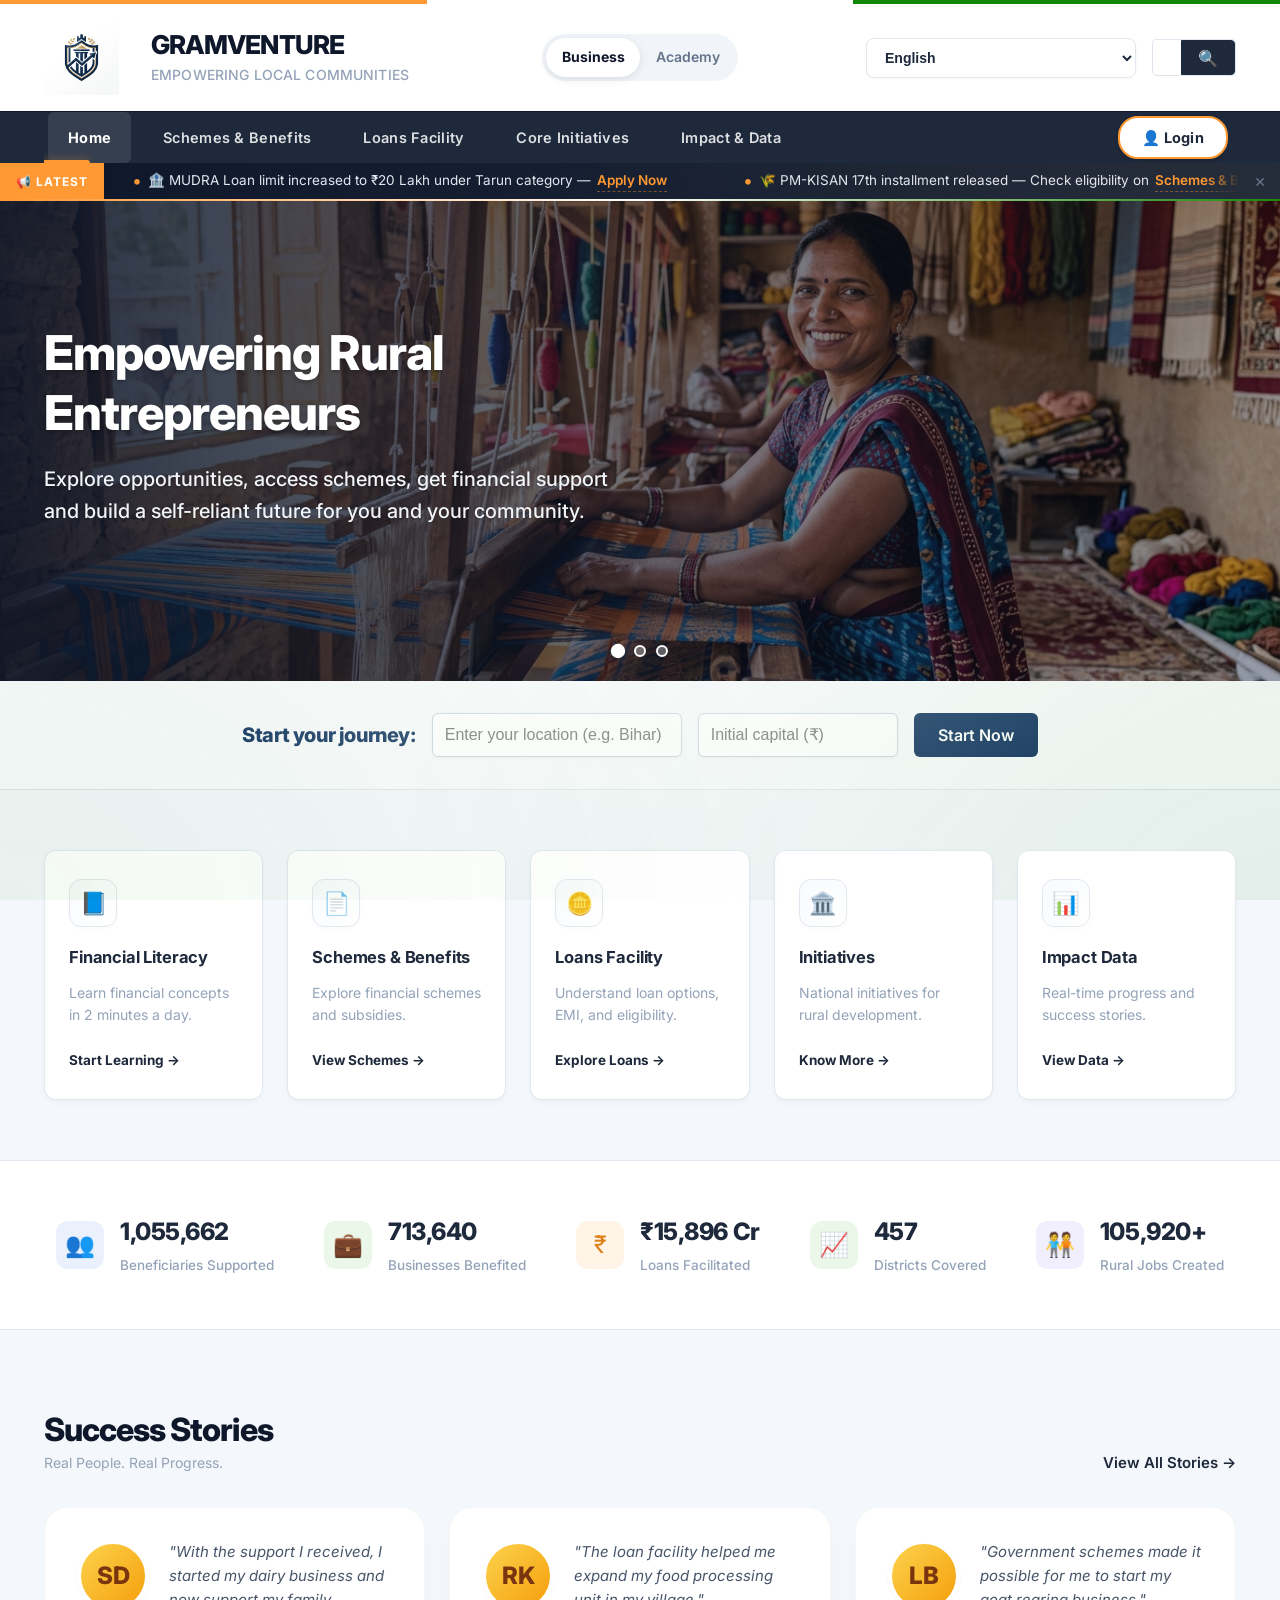
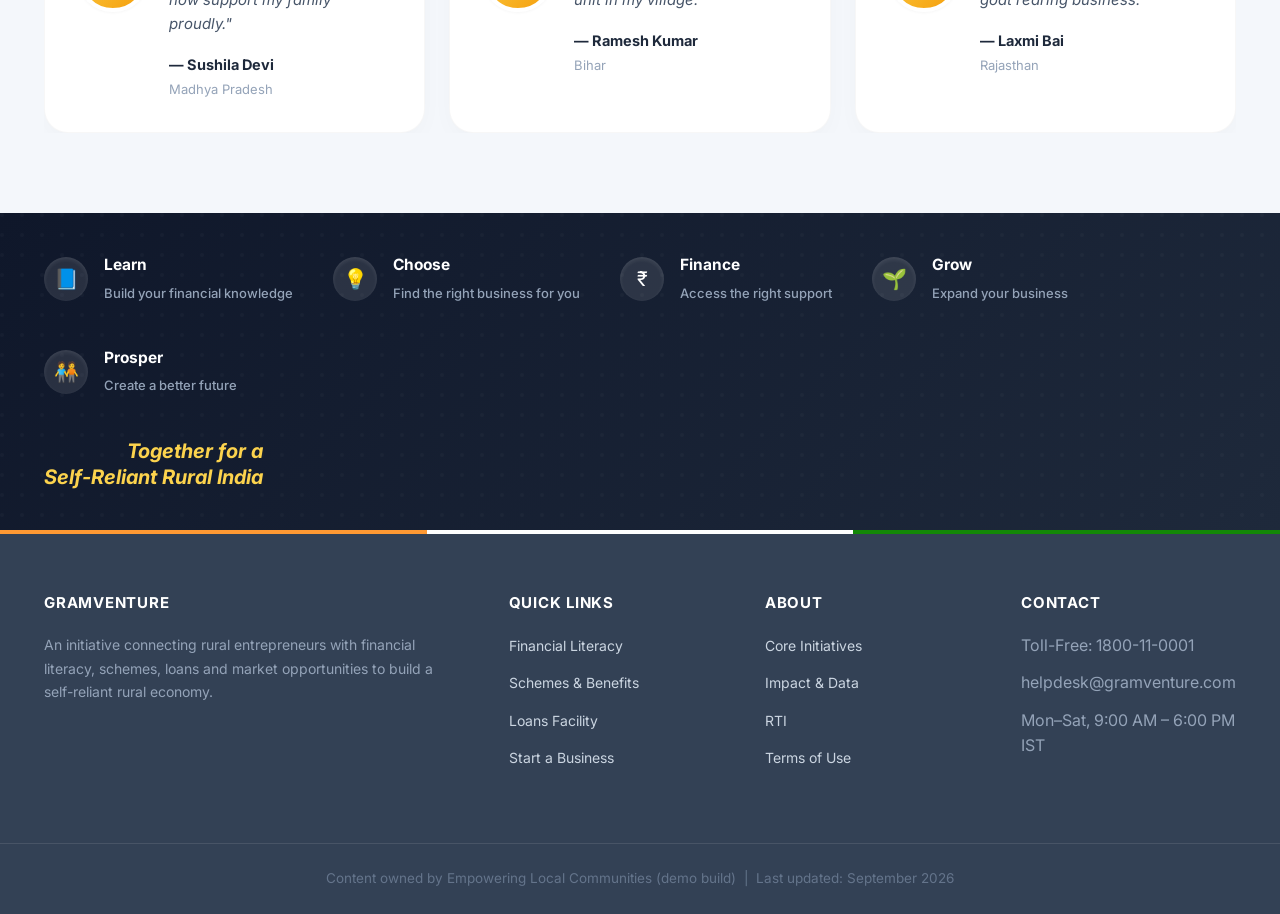
==== index.html @ 8cfb994f "finalproto" ====
<!DOCTYPE html>
<html lang="en">
<head>
<meta charset="UTF-8">
<meta name="viewport" content="width=device-width, initial-scale=1.0">
<title>Home | Gramventure</title>
<meta name="description" content="Gramventure — opportunities for stronger communities.">
<link rel="icon" href="assets/img/gramventure_logo.jpg">
<link rel="stylesheet" href="assets/css/style.css">

  <meta name="view-transition" content="same-origin">
</head>
<body>

<a class="skip-link" href="#main">Skip to Main Content</a>

<header class="site-header gov-header">
  <div class="header-row">
    <a class="brand" href="index.html" style="text-decoration:none; display:flex; align-items:center;">
      <img src="assets/img/gramventure_logo.jpg" alt="Gramventure Logo" style="width: 75px; height: 75px; margin-right: 16px; object-fit: contain; mix-blend-mode: multiply;">
      <div class="brand-text">
        <h1 class="gov-title">Gramventure</h1>
        <p class="gov-subtitle">Empowering Local Communities</p>
      </div>
    </a>
    
      <div class="app-switcher" id="mainSwitcher" style="display:inline-flex; background:#f1f5f9; border-radius:24px; padding:4px; align-items:center; ">
        <div class="switcher-bg" style="position:absolute; top:4px; left:4px; bottom:4px; width:94px; background:#fff; border-radius:20px; box-shadow:0 2px 8px rgba(0,0,0,0.1); transition:transform 0.3s cubic-bezier(0.4, 0, 0.2, 1); transform:translateX(0);"></div>
        <a href="index.html" class="switch-btn" style="position:relative; z-index:1; padding:8px 16px; font-size:14px; font-weight:700; color:#0f172a; text-decoration:none; width: 94px; text-align:center; display:inline-block; box-sizing:border-box;">Business</a>
        <a href="financial-literacy.html" class="switch-btn" style="position:relative; z-index:1; padding:8px 16px; font-size:14px; font-weight:600; color:#64748b; text-decoration:none; width: 94px; text-align:center; display:inline-block; box-sizing:border-box;">Academy</a>
      </div>

    <div class="header-actions" style="display: flex; gap: 16px; align-items: center;">
      <select class="lang-select" aria-label="Select language" style="border: 1px solid var(--grey-200); padding: 10px 14px; border-radius: 8px; font-weight: 600; font-size: 14px; background: #fff; cursor: pointer; color: var(--navy); outline: none;">
        <option>English</option><option>हिन्दी</option>
      </select>
      <form class="search-form gov-search" role="search" onsubmit="return false;">
        <label for="siteSearch" class="visually-hidden" style="position:absolute;left:-9999px;">Search</label>
        <input id="siteSearch" type="text" placeholder="Search schemes, loans, businesses, terms...">
        <button type="submit" aria-label="Search">🔍</button>
      </form>
    </div>
  </div>
  <nav class="main-nav gov-nav" aria-label="Primary">
    <div class="container">
      <ul><li><a class="active" href="index.html">Home</a></li><li><a class="" href="schemes-benefits.html">Schemes & Benefits</a></li><li><a class="" href="loans-facility.html">Loans Facility</a></li><li><a class="" href="government-initiatives.html">Core Initiatives</a></li><li><a class="" href="impact-data.html">Impact & Data</a></li>
      <li class="login-nav"><a id="loginBtn" href="login.html">👤 Login</a></li>
      </ul>
    </div>
  </nav>
</header>
<main id="main">

<!-- Sliding Announcements Bar -->
<div class="announce-bar" id="announceBar" aria-label="Latest announcements">
  <div class="announce-label">📢 Latest</div>
  <div class="announce-track">
    <div class="announce-slider" id="announceSlider">
      <span class="announce-item">🏦 MUDRA Loan limit increased to ₹20 Lakh under Tarun category — <a href="schemes-benefits.html">Apply Now</a></span>
      <span class="announce-item">🌾 PM-KISAN 17th installment released — Check eligibility on <a href="schemes-benefits.html">Schemes & Benefits</a></span>
      <span class="announce-item">📋 New MSME Registration portal launched — Register your enterprise in 15 minutes</span>
      <span class="announce-item">🎓 Free Financial Literacy courses now available — <a href="financial-literacy.html">Start Learning</a></span>
      <span class="announce-item">💰 Stand-Up India: ₹10 Lakh–₹1 Cr loans for SC/ST & Women entrepreneurs</span>
      <span class="announce-item">🏪 ODOP (One District One Product) scheme expanded to 150 new districts</span>
    </div>
  </div>
  <button class="announce-close" id="announceClose" aria-label="Close announcements">✕</button>
</div>

<section class="hero-slider-section">
  <div class="hero-slider-container" id="heroSlider">
    
    <!-- Slide 1 -->
    <div class="slide active">
      <div class="slide-bg" style="background-image: url('assets/img/rural_entrepreneur.jpg');"></div>
      <div class="slide-overlay"></div>
      <div class="gov-hero-inner">
        <div class="gov-hero-content">
          <h2>Empowering Rural Entrepreneurs</h2>
          <p>Explore opportunities, access schemes, get financial support and build a self-reliant future for you and your community.</p>
        </div>
      </div>
    </div>

    <!-- Slide 2 -->
    <div class="slide">
      <div class="slide-bg" style="background-image: url('assets/img/rural_finance.jpg');"></div>
      <div class="slide-overlay"></div>
      <div class="gov-hero-inner">
        <div class="gov-hero-content">
          <h2>Financial Support for All</h2>
          <p>Get access to collateral-free loans, low interest rates, and specialized financial modules to grow your rural business.</p>
        </div>
      </div>
    </div>

    <!-- Slide 3 -->
    <div class="slide">
      <div class="slide-bg" style="background-image: url('assets/img/rural_impact.jpg');"></div>
      <div class="slide-overlay"></div>
      <div class="gov-hero-inner">
        <div class="gov-hero-content">
          <h2>Nationwide Impact</h2>
          <p>Join millions of beneficiaries across India. Track real-time progress and discover inspiring success stories from local entrepreneurs.</p>
        </div>
      </div>
    </div>
    
    <div class="slider-controls">
       <button class="slider-dot active" data-idx="0" aria-label="Slide 1"></button>
       <button class="slider-dot" data-idx="1" aria-label="Slide 2"></button>
       <button class="slider-dot" data-idx="2" aria-label="Slide 3"></button>
    </div>
  </div>
</section>

<section class="home-cta-section" style="padding: 32px 16px; background: #f8fafc; border-bottom: 1px solid #e1e4e8; display: flex; justify-content: center; align-items: center; gap: 16px; flex-wrap: wrap;">
  <h3 style="margin: 0; font-size: 1.25rem; color: #0b2e5c;">Start your journey:</h3>
  <input type="text" id="homeLocationInput" placeholder="Enter your location (e.g. Bihar)" style="padding: 12px; border: 1px solid #cbd5e1; border-radius: 6px; font-size: 1rem; width: 250px;">
  <input type="number" id="homeCapitalInput" placeholder="Initial capital (₹)" style="padding: 12px; border: 1px solid #cbd5e1; border-radius: 6px; font-size: 1rem; width: 200px;">
  <button id="homeStartBtn" style="padding: 12px 24px; border-radius: 6px; background: #0b2e5c; color: #fff; border: none; cursor: pointer; font-size: 1rem; font-weight: 600;">Start Now</button>
</section>

<script>
document.addEventListener("DOMContentLoaded", function() {
    const slides = document.querySelectorAll('#heroSlider .slide');
    const dots = document.querySelectorAll('#heroSlider .slider-dot');
    let currentSlide = 0;
    let timer;

    function showSlide(index) {
        slides.forEach(s => s.classList.remove('active'));
        dots.forEach(d => d.classList.remove('active'));
        
        slides[index].classList.add('active');
        dots[index].classList.add('active');
        currentSlide = index;
    }

    function nextSlide() {
        let next = (currentSlide + 1) % slides.length;
        showSlide(next);
    }

    dots.forEach((dot, idx) => {
        dot.addEventListener('click', () => {
            showSlide(idx);
            resetTimer();
        });
    });

    function startTimer() {
        timer = setInterval(nextSlide, 5000);
    }
    
    function resetTimer() {
        clearInterval(timer);
        startTimer();
    }

    if(slides.length > 0) {
       startTimer();
    }
});
</script>

<section class="gov-card-grid" aria-label="Explore sections">
  <div class="gov-card">
    <div class="icon-wrap">📘</div>
    <h3>Financial Literacy</h3>
    <p>Learn financial concepts in 2 minutes a day.</p>
    <a href="financial-literacy.html">Start Learning →</a>
  </div>
  <div class="gov-card">
    <div class="icon-wrap">📄</div>
    <h3>Schemes &amp; Benefits</h3>
    <p>Explore financial schemes and subsidies.</p>
    <a href="schemes-benefits.html">View Schemes →</a>
  </div>
  <div class="gov-card">
    <div class="icon-wrap">🪙</div>
    <h3>Loans Facility</h3>
    <p>Understand loan options, EMI, and eligibility.</p>
    <a href="loans-facility.html">Explore Loans →</a>
  </div>
  <div class="gov-card">
    <div class="icon-wrap">🏛️</div>
    <h3>Initiatives</h3>
    <p>National initiatives for rural development.</p>
    <a href="government-initiatives.html">Know More →</a>
  </div>
  <div class="gov-card">
    <div class="icon-wrap">📊</div>
    <h3>Impact Data</h3>
    <p>Real-time progress and success stories.</p>
    <a href="impact-data.html">View Data →</a>
  </div>
</section>

<section class="stats-strip" aria-label="Key statistics">
  <div class="container" id="statsStrip"></div>
</section>

<section class="stories-section">
  <div class="stories-head">
    <div>
      <h2 style="margin-bottom:2px;">Success Stories</h2>
      <p class="muted" style="margin:0;">Real People. Real Progress.</p>
    </div>
    <a href="impact-data.html">View All Stories →</a>
  </div>
  <div class="stories-row" id="storiesRow"></div>
</section>

<section class="ribbon">
  <div class="container">
    <div class="ribbon-steps">
      <div class="ribbon-step"><div class="icon-wrap">📘</div><div><b>Learn</b><span>Build your financial knowledge</span></div></div>
      <div class="ribbon-step"><div class="icon-wrap">💡</div><div><b>Choose</b><span>Find the right business for you</span></div></div>
      <div class="ribbon-step"><div class="icon-wrap">₹</div><div><b>Finance</b><span>Access the right support</span></div></div>
      <div class="ribbon-step"><div class="icon-wrap">🌱</div><div><b>Grow</b><span>Expand your business</span></div></div>
      <div class="ribbon-step"><div class="icon-wrap">🧑‍🤝‍🧑</div><div><b>Prosper</b><span>Create a better future</span></div></div>
    </div>
    <div class="ribbon-slogan">Together for a<br>Self-Reliant Rural India</div>
  </div>
</section>

</main>

<footer class="site-footer">
  <div class="footer-grid">
    <div>
      <h4>Gramventure</h4>
      <p>An initiative connecting rural entrepreneurs with financial literacy, schemes, loans and market opportunities to build a self-reliant rural economy.</p>
    </div>
    <div>
      <h4>Quick Links</h4>
      <ul>
        <li><a href="financial-literacy.html">Financial Literacy</a></li>
        <li><a href="schemes-benefits.html">Schemes &amp; Benefits</a></li>
        <li><a href="loans-facility.html">Loans Facility</a></li>
        <li><a href="start-business.html">Start a Business</a></li>
      </ul>
    </div>
    <div>
      <h4>About</h4>
      <ul>
        <li><a href="government-initiatives.html">Core Initiatives</a></li>
        <li><a href="impact-data.html">Impact &amp; Data</a></li>
        <li><a href="#">RTI</a></li>
        <li><a href="#">Terms of Use</a></li>
      </ul>
    </div>
    <div>
      <h4>Contact</h4>
      <ul>
        <li>Toll-Free: 1800-11-0001</li>
        <li>helpdesk@gramventure.com</li>
        <li>Mon–Sat, 9:00 AM – 6:00 PM IST</li>
      </ul>
    </div>
  </div>
  <div class="footer-bottom">
    Content owned by Empowering Local Communities (demo build) &nbsp;|&nbsp; Last updated: September 2026
  </div>
</footer>
<script src="assets/js/data.js"></script>
<script src="assets/js/i18n.js"></script>
<script src="assets/js/main.js"></script>

<script>
document.addEventListener("DOMContentLoaded", ()=>{
  const s = REI_DATA.stats;
  const iconWrap = (bg,color,icon)=>`<div class="icon-wrap" style="background:${bg};color:${color}">${icon}</div>`;
  document.getElementById("statsStrip").innerHTML = `
    <div class="stat">${iconWrap('#eaf1fc','#0b2e5c','👥')}<div><b>${s.beneficiaries}</b><span>Beneficiaries Supported</span></div></div>
    <div class="stat">${iconWrap('#eaf7e9','#128807','💼')}<div><b>${s.businesses}</b><span>Businesses Benefited</span></div></div>
    <div class="stat">${iconWrap('#fff4e5','#e07f1a','₹')}<div><b>${s.loans}</b><span>Loans Facilitated</span></div></div>
    <div class="stat">${iconWrap('#eaf7e9','#128807','📈')}<div><b>${s.districts}</b><span>Districts Covered</span></div></div>
    <div class="stat">${iconWrap('#f1eefd','#5b3fbf','🧑‍🤝‍🧑')}<div><b>${s.jobs}</b><span>Rural Jobs Created</span></div></div>
  `;
  document.getElementById("storiesRow").innerHTML = REI_DATA.stories.slice(0,3).map(st => `
    <div class="story-card">
      <div class="story-avatar">${st.initials}</div>
      <div><p>"${st.quote}"</p><strong>— ${st.name}</strong><em>${st.place}</em></div>
    </div>
  `).join("");
});
</script>

<script src="assets/js/animate-stats.js"></script>

<script>
  document.addEventListener('DOMContentLoaded', () => {
    const switcher = document.getElementById('mainSwitcher');
    if (!switcher) return;
    const bg = switcher.querySelector('.switcher-bg');
    const btns = switcher.querySelectorAll('.switch-btn');
    
    btns.forEach((btn, index) => {
      btn.addEventListener('click', (e) => {
        // If it's already active, do nothing
        if (btn.style.color === 'rgb(15, 23, 42)' || btn.style.color === 'rgb(109, 40, 217)' || btn.style.fontWeight === '700') {
           // We are already on this page
        } else {
           e.preventDefault();
           const targetUrl = btn.href;
           
           // Slide the background
           bg.style.transform = index === 0 ? 'translateX(0)' : 'translateX(94px)';
           
           // Update colors immediately for feel
           btns[0].style.color = index === 0 ? '#0f172a' : '#64748b';
           btns[0].style.fontWeight = index === 0 ? '700' : '600';
           
           btns[1].style.color = index === 1 ? '#6d28d9' : '#64748b';
           btns[1].style.fontWeight = index === 1 ? '700' : '600';

           // Wait for slide animation (300ms) then navigate
           setTimeout(() => {
             window.location.href = targetUrl;
           }, 300);
        }
      });
    });
  });
</script>

<script>
// Announcement Ticker: duplicate items for seamless infinite loop
(function() {
  const slider = document.getElementById('announceSlider');
  if (!slider) return;
  
  // Clone all items and append for seamless loop
  const items = slider.innerHTML;
  slider.innerHTML = items + items;
  
  // Close button
  const closeBtn = document.getElementById('announceClose');
  const bar = document.getElementById('announceBar');
  if (closeBtn && bar) {
    closeBtn.addEventListener('click', () => {
      bar.classList.add('hidden');
    });
  }
})();
</script>

</body>
</html>
---- assets/css/style.css ----
@import url('https://fonts.googleapis.com/css2?family=Inter:wght@400;500;600;700;800&display=swap');

/* ===================================================================
   Rural Enterprise India — UI Modernization
   Palette: Rich Navy, Vibrant Saffron, Emerald Green, Slate Greys
=================================================================== */

:root {
  --navy: #1e293b;
  --navy-dark: #0f172a;
  --saffron: #f97316;
  --saffron-dark: #ea580c;
  --green: #10b981;
  --green-dark: #059669;
  --ink: #334155;
  --grey-700: #475569;
  --grey-500: #94a3b8;
  --grey-200: #e2e8f0;
  --grey-100: #f8fafc;
  --white: #ffffff;
  
  --amber-bg: #fff7ed;
  --green-bg: #ecfdf5;
  --blue-bg: #eff6ff;
  --pink-bg: #fdf2f8;
  --purple-bg: #f5f3ff;
  
  --radius: 14px;
  --radius-lg: 20px;
  --radius-xl: 24px;
  --shadow-sm: 0 1px 3px rgba(0, 0, 0, 0.04);
  --shadow: 0 4px 6px -1px rgba(0, 0, 0, 0.03), 0 2px 4px -1px rgba(0, 0, 0, 0.02);
  --shadow-lg: 0 10px 15px -3px rgba(0, 0, 0, 0.05), 0 4px 6px -2px rgba(0, 0, 0, 0.03);
  --shadow-hover: 0 20px 25px -5px rgba(0, 0, 0, 0.05), 0 10px 10px -5px rgba(0, 0, 0, 0.02);
  
  --maxw: 1240px;
  font-size: 16px;
}

*, *::before, *::after { box-sizing: border-box; }
html { scroll-behavior: smooth; }
body {
  margin: 0;
  font-family: 'Inter', system-ui, -apple-system, sans-serif;
  color: var(--ink);
  background: #f4f7fb;
  line-height: 1.6;
  -webkit-font-smoothing: antialiased;
}
img { max-width: 100%; display: block; }
a { color: var(--navy); text-decoration: none; transition: color 0.2s ease; }
a:hover { color: var(--saffron); }
h1, h2, h3, h4 { font-family: 'Inter', sans-serif; margin: 0 0 .5em; color: var(--navy-dark); line-height: 1.25; font-weight: 800; letter-spacing: -0.02em; }
button { font-family: inherit; }
ul { margin: 0; padding: 0; }
.container { max-width: var(--maxw); margin: 0 auto; padding: 0 24px; }

:focus-visible { outline: none; box-shadow: 0 0 0 3px rgba(59, 130, 246, 0.3); border-radius: 4px; }

/* ---------- Skip link ---------- */
.skip-link {
  position: absolute; left: -999px; top: 0; background: var(--navy); color: #fff;
  padding: 12px 20px; z-index: 1000; border-radius: 0 0 8px 0; font-weight: 600;
  box-shadow: var(--shadow-lg); transition: left 0.3s ease;
}
.skip-link:focus { left: 0; }

/* ---------- Tricolor bar ---------- */
.tricolor-bar { height: 6px; display: flex; }
.tricolor-bar span { flex: 1; }
.tricolor-bar .saffron { background: var(--saffron); }
.tricolor-bar .white { background: #fff; }
.tricolor-bar .green { background: var(--green); }

/* ---------- Top utility bar ---------- */
.topbar {
  background: var(--white); border-bottom: 1px solid var(--grey-200);
  font-size: 13px; color: var(--grey-700); font-weight: 500;
}
.topbar .container { display: flex; align-items: center; justify-content: space-between; height: 44px; }
.topbar-left { display: flex; align-items: center; gap: 12px; }
.emblem { width: 22px; height: 22px; filter: drop-shadow(0 1px 1px rgba(0,0,0,0.1)); }
.topbar-right { display: flex; align-items: center; gap: 16px; }
.topbar-right a { color: var(--grey-700); transition: color 0.2s; }
.topbar-right a:hover { color: var(--navy); }
.text-size button { background: var(--grey-100); border: 1px solid var(--grey-200); border-radius: 4px; padding: 2px 8px; margin-left: 4px; cursor: pointer; color: var(--grey-700); transition: all 0.2s; font-weight: 600; }
.text-size button:hover { background: var(--grey-200); color: var(--navy); }
.lang-select { border: 1px solid var(--grey-200); border-radius: 6px; padding: 4px 10px; background: #fff; color: var(--grey-700); font-size: 13px; font-weight: 500; outline: none; cursor: pointer; transition: border-color 0.2s; }
.lang-select:hover { border-color: var(--grey-500); }
.icon-btn { width: 30px; height: 30px; border-radius: 50%; border: 1px solid var(--grey-200); display: inline-flex; align-items: center; justify-content: center; background: #fff; cursor: pointer; color: var(--grey-700); transition: all 0.2s; }
.icon-btn:hover { background: var(--grey-100); color: var(--navy); transform: scale(1.05); }

/* ---------- Header ---------- */
.site-header { background: rgba(255, 255, 255, 0.85); backdrop-filter: blur(16px); -webkit-backdrop-filter: blur(16px); border-bottom: 1px solid rgba(226, 232, 240, 0.6); position: sticky; top: 0; z-index: 100; box-shadow: 0 4px 6px -1px rgba(0,0,0,0.02); }
.header-row { display: flex; align-items: center; justify-content: space-between; padding: 16px 24px; gap: 24px; flex-wrap: wrap; }
.brand { display: flex; align-items: center; gap: 16px; transition: transform 0.2s ease; }
.brand:hover { transform: translateY(-1px); }
.brand-mark { width: 56px; height: 56px; border-radius: 16px; background: linear-gradient(135deg, var(--white), var(--grey-100)); display: flex; align-items: center; justify-content: center; border: 1px solid var(--grey-200); flex-shrink: 0; box-shadow: var(--shadow-sm); font-size: 26px; }
.brand-text h1 { font-size: 26px; margin: 0; color: var(--navy-dark); font-weight: 800; letter-spacing: -0.03em; }
.brand-text p { margin: 2px 0 0; font-size: 14px; color: var(--grey-500); font-weight: 500; letter-spacing: 0.01em; }
.brand-links { font-size: 12px; color: var(--grey-500); margin-top: 4px; font-weight: 600; text-transform: uppercase; letter-spacing: 0.05em; }
.brand-links span { margin-right: 8px; }

.search-form { flex: 1; max-width: 480px; display: flex; box-shadow: var(--shadow-sm); border-radius: 8px; transition: box-shadow 0.2s ease; }
.search-form:focus-within { box-shadow: var(--shadow); }
.search-form input {
  flex: 1; border: 1px solid var(--grey-200); border-right: none; border-radius: 8px 0 0 8px;
  padding: 12px 18px; font-size: 14.5px; background: var(--grey-100); transition: background 0.2s; outline: none;
}
.search-form input:focus { background: #fff; }
.search-form button {
  border: 1px solid var(--navy); background: var(--navy); color: #fff; padding: 0 22px;
  border-radius: 0 8px 8px 0; cursor: pointer; transition: background 0.2s; font-size: 16px;
}
.search-form button:hover { background: var(--navy-dark); }

.header-actions { position: relative; }
.login-btn {
  background: linear-gradient(135deg, var(--navy), var(--navy-dark)); color: #fff; border: none; padding: 12px 24px; border-radius: 8px;
  font-size: 14.5px; font-weight: 600; cursor: pointer; display: flex; align-items: center; gap: 10px; box-shadow: var(--shadow);
  transition: all 0.2s ease;
}
.login-btn:hover { box-shadow: var(--shadow-lg); transform: translateY(-1px); }
.account-menu {
  position: absolute; right: 0; top: calc(100% + 12px); background: #fff; border: 1px solid var(--grey-200);
  border-radius: var(--radius); box-shadow: var(--shadow-lg); min-width: 240px; padding: 8px; display: none; z-index: 100;
  transform-origin: top right; animation: menuIn 0.2s cubic-bezier(0.16, 1, 0.3, 1);
}
@keyframes menuIn { from { opacity: 0; transform: scale(0.95); } to { opacity: 1; transform: scale(1); } }
.account-menu.open { display: block; }
.account-menu a {
  display: flex; align-items: center; justify-content: space-between; gap: 10px; padding: 12px 16px;
  border-radius: 6px; color: var(--ink); font-size: 14px; font-weight: 500; transition: background 0.2s;
}
.account-menu a:hover { background: var(--grey-100); color: var(--navy); padding-left: 20px; }
.account-menu hr { border: none; border-top: 1px solid var(--grey-200); margin: 8px 6px; }

/* ---------- Nav ---------- */
.main-nav { background: var(--white); border-top: 1px solid var(--grey-200); }
.main-nav ul { display: flex; list-style: none; overflow-x: auto; scrollbar-width: none; }
.main-nav ul::-webkit-scrollbar { display: none; }
.main-nav li { position: relative; }
.main-nav a {
  display: block; color: var(--grey-700); padding: 16px 20px; font-size: 14.5px; font-weight: 600;
  transition: all 0.2s ease; position: relative; border-radius: 8px; margin: 0 4px;
}
.main-nav a:hover { color: var(--navy); background: rgba(0,0,0,0.03); }
.main-nav a.active { color: var(--navy-dark); font-weight: 700; }
.main-nav a.active::after { content: ''; position: absolute; bottom: 4px; left: 50%; transform: translateX(-50%); width: 24px; height: 3px; background: var(--saffron); border-radius: 3px; }

/* ---------- Buttons ---------- */
.btn {
  display: inline-flex; align-items: center; justify-content: center; gap: 8px; border-radius: 12px; padding: 14px 28px;
  font-size: 15px; font-weight: 600; cursor: pointer; border: 1px solid transparent; transition: all 0.2s cubic-bezier(0.4, 0, 0.2, 1);
  box-shadow: var(--shadow-sm);
}
.btn-primary { background: linear-gradient(135deg, #3b82f6, #4f46e5); color: #fff; }
.btn-primary:hover { transform: translateY(-2px); box-shadow: 0 8px 15px -3px rgba(79, 70, 229, 0.3); color: #fff; }
.btn-saffron { background: linear-gradient(135deg, var(--saffron), var(--saffron-dark)); color: #fff; }
.btn-saffron:hover { transform: translateY(-2px); box-shadow: 0 8px 15px -3px rgba(234, 88, 12, 0.3); color: #fff; }
.btn-outline { background: #fff; border-color: var(--grey-200); color: var(--navy); }
.btn-outline:hover { background: var(--grey-100); border-color: var(--navy-dark); transform: translateY(-1px); box-shadow: var(--shadow); }
.btn-green { background: linear-gradient(135deg, var(--green), var(--green-dark)); color: #fff; }
.btn-green:hover { transform: translateY(-2px); box-shadow: 0 8px 15px -3px rgba(16, 185, 129, 0.3); color: #fff; }
.btn-block { display: flex; width: 100%; }
.btn:disabled { opacity: 0.6; cursor: not-allowed; transform: none; box-shadow: none; }
.btn-sm { padding: 10px 18px; font-size: 13.5px; border-radius: 8px; }

/* ---------- Hero ---------- */
.hero {
  position: relative; 
  background: linear-gradient(135deg, #0A2540 0%, #153E6B 100%);
  color: #fff; overflow: hidden;
  padding: 40px 0 60px;
}
.hero::after {
  content: ""; position: absolute; inset: 0;
  background-image:
    radial-gradient(circle at 90% 10%, rgba(255, 123, 0, 0.15), transparent 50%),
    radial-gradient(circle at 5% 95%, rgba(5, 150, 105, 0.15), transparent 50%);
  pointer-events: none;
}
.hero-inner { position: relative; display: grid; grid-template-columns: 1.1fr 0.9fr; gap: 60px; align-items: center; padding: 40px 24px; max-width: var(--maxw); margin: 0 auto; z-index: 1; }
.hero-tag { display: inline-block; background: rgba(255, 255, 255, 0.1); backdrop-filter: blur(4px); padding: 6px 16px; border-radius: 20px; color: var(--saffron); font-weight: 700; font-size: 13px; letter-spacing: 0.05em; margin-bottom: 24px; border: 1px solid rgba(255,255,255,0.05); text-transform: uppercase; }
.hero h2 { color: #fff; font-size: 46px; margin-bottom: 20px; line-height: 1.15; font-weight: 800; letter-spacing: -0.03em; }
.hero p { color: #cbd5e1; font-size: 18px; max-width: 540px; margin-bottom: 32px; font-weight: 400; line-height: 1.6; }
.hero-art {
  position: relative; height: 340px; border-radius: 24px;
  background: linear-gradient(160deg, rgba(255,255,255,0.05), rgba(255,255,255,0.01));
  border: 1px solid rgba(255,255,255,0.1); overflow: hidden;
  box-shadow: 0 25px 50px -12px rgba(0, 0, 0, 0.25);
  backdrop-filter: blur(10px);
}
.hero-art svg { position: absolute; filter: drop-shadow(0 10px 15px rgba(0,0,0,0.2)); }
.hero-checklist {
  background: rgba(255,255,255,0.05); border: 1px solid rgba(255,255,255,0.1);
  border-radius: var(--radius-lg); padding: 20px; margin-top: -30px; max-width: 320px; backdrop-filter: blur(12px); -webkit-backdrop-filter: blur(12px);
  position: relative; z-index: 2; box-shadow: var(--shadow-lg); transform: translateX(20px);
}
.hero-checklist div { display: flex; align-items: center; gap: 12px; font-size: 14.5px; padding: 6px 0; color: #f1f5f9; font-weight: 500; }
.hero-checklist div::before { content: '✓'; display: inline-flex; width: 22px; height: 22px; background: var(--green); color: #fff; border-radius: 50%; align-items: center; justify-content: center; font-size: 12px; font-weight: 800; }

/* ---------- Section cards grid (home) ---------- */
.card-grid { display: grid; grid-template-columns: repeat(5, 1fr); gap: 24px; padding: 60px 24px; max-width: var(--maxw); margin: 0 auto; }
@media (max-width: 1200px) { .card-grid { grid-template-columns: repeat(3, 1fr); } }
@media (max-width: 768px) { .card-grid { grid-template-columns: repeat(2, 1fr); } }
@media (max-width: 500px) { .card-grid { grid-template-columns: 1fr; } }

.info-card { 
  border-radius: var(--radius-lg); padding: 32px 24px; border: 1px solid rgba(0,0,0,0.03); 
  background: #fff; transition: all 0.3s cubic-bezier(0.4, 0, 0.2, 1);
  box-shadow: 0 10px 30px -10px rgba(0,0,0,0.05); position: relative; overflow: hidden;
}
.info-card::before { content: ''; position: absolute; inset: 0; background: inherit; filter: brightness(0.97); z-index: 0; opacity: 0; transition: opacity 0.3s ease; }
.info-card:hover { transform: translateY(-8px); box-shadow: 0 20px 40px -10px rgba(0,0,0,0.08); border-color: transparent; }
.info-card:hover::before { opacity: 1; }
.info-card > * { position: relative; z-index: 1; }
.info-card .icon-wrap { width: 48px; height: 48px; border-radius: 12px; display: flex; align-items: center; justify-content: center; margin-bottom: 20px; font-size: 24px; box-shadow: inset 0 2px 4px rgba(255,255,255,0.5); }
.info-card h3 { font-size: 18px; margin-bottom: 10px; font-weight: 700; }
.info-card p { font-size: 14px; color: var(--grey-500); margin-bottom: 20px; min-height: 64px; line-height: 1.6; }
.info-card a { font-size: 14px; font-weight: 700; display: inline-flex; align-items: center; gap: 4px; }
.info-card a:hover { gap: 8px; } /* micro-animation for arrow */

.card-blue { background: var(--blue-bg); border-color: #dbeafe; } .card-blue .icon-wrap { background: linear-gradient(135deg, #bfdbfe, #93c5fd); color: var(--navy); } .card-blue h3 { color: #1e3a8a; }
.card-amber { background: var(--amber-bg); border-color: #ffedd5; } .card-amber .icon-wrap { background: linear-gradient(135deg, #fde68a, #fcd34d); color: var(--saffron-dark); } .card-amber h3 { color: #9a3412; }
.card-green { background: var(--green-bg); border-color: #d1fae5; } .card-green .icon-wrap { background: linear-gradient(135deg, #a7f3d0, #6ee7b7); color: var(--green-dark); } .card-green h3 { color: #065f46; }
.card-pink { background: var(--pink-bg); border-color: #fce7f3; } .card-pink .icon-wrap { background: linear-gradient(135deg, #fbcfe8, #f9a8d4); color: #be185d; } .card-pink h3 { color: #9d174d; }
.card-purple { background: var(--purple-bg); border-color: #ede9fe; } .card-purple .icon-wrap { background: linear-gradient(135deg, #ddd6fe, #c4b5fd); color: #5b21b6; } .card-purple h3 { color: #4c1d95; }

/* ---------- Stats strip ---------- */
.stats-strip { border-top: 1px solid var(--grey-200); border-bottom: 1px solid var(--grey-200); background: var(--white); padding: 40px 0; }
.stats-strip .container { display: flex; justify-content: space-between; flex-wrap: wrap; gap: 24px; }
.stat { display: flex; align-items: center; gap: 16px; padding: 12px; border-radius: var(--radius); transition: background 0.2s; }
.stat:hover { background: var(--grey-100); }
.stat .icon-wrap { width: 48px; height: 48px; border-radius: 12px; display: flex; align-items: center; justify-content: center; font-size: 24px; }
.stat b { display: block; font-size: 24px; color: var(--navy); font-weight: 800; letter-spacing: -0.02em; }
.stat span { font-size: 13.5px; color: var(--grey-500); font-weight: 500; }

/* ---------- Success stories ---------- */
.stories-section { padding: 80px 24px; max-width: var(--maxw); margin: 0 auto; }
.stories-head { display: flex; justify-content: space-between; align-items: flex-end; margin-bottom: 32px; flex-wrap: wrap; gap: 16px; }
.stories-head h2 { font-size: 32px; letter-spacing: -0.03em; }
.stories-head a { font-weight: 600; font-size: 15px; }
.stories-row { display: flex; gap: 24px; overflow: hidden; }
.story-card { 
  flex: 1; display: flex; gap: 20px; border: 1px solid rgba(0,0,0,0.03); border-radius: var(--radius-xl); 
  padding: 32px; background: #fff; box-shadow: 0 10px 30px -10px rgba(0,0,0,0.05); transition: all 0.3s ease;
}
.story-card:hover { transform: translateY(-6px); box-shadow: 0 20px 40px -10px rgba(0,0,0,0.08); }
.story-avatar { width: 72px; height: 72px; border-radius: 50%; flex-shrink: 0; background: linear-gradient(135deg, #fcd34d, #f59e0b); display: flex; align-items: center; justify-content: center; color: #78350f; font-weight: 800; font-size: 24px; box-shadow: var(--shadow-sm); border: 4px solid #fff; }
.story-card p { font-size: 15px; font-style: italic; color: var(--grey-700); margin: 0 0 16px; line-height: 1.6; }
.story-card strong { font-size: 14.5px; color: var(--navy); font-weight: 700; }
.story-card em { display: block; font-style: normal; font-size: 13px; color: var(--grey-500); margin-top: 2px; }

/* ---------- Bottom ribbon ---------- */
.ribbon { background: linear-gradient(135deg, var(--navy-dark), var(--navy)); color: #fff; position: relative; overflow: hidden; }
.ribbon::before { content: ''; position: absolute; inset: 0; background: url('data:image/svg+xml;utf8,<svg width="20" height="20" viewBox="0 0 20 20" xmlns="http://www.w3.org/2000/svg"><circle cx="2" cy="2" r="2" fill="rgba(255,255,255,0.05)"/></svg>') repeat; opacity: 0.5; }
.ribbon .container { display: flex; justify-content: space-between; align-items: center; padding: 40px 24px; flex-wrap: wrap; gap: 40px; position: relative; z-index: 1; }
.ribbon-steps { display: flex; gap: 40px; flex-wrap: wrap; }
.ribbon-step { display: flex; align-items: center; gap: 16px; }
.ribbon-step .icon-wrap { width: 44px; height: 44px; border-radius: 50%; background: rgba(255, 255, 255, 0.1); display: flex; align-items: center; justify-content: center; font-size: 20px; box-shadow: inset 0 2px 4px rgba(255,255,255,0.1); }
.ribbon-step b { display: block; font-size: 15.5px; font-weight: 700; margin-bottom: 2px; } 
.ribbon-step span { font-size: 13px; color: #94a3b8; font-weight: 500; }
.ribbon-slogan { font-style: italic; color: #fcd34d; font-size: 20px; text-align: right; font-weight: 700; line-height: 1.3; }

/* ---------- Footer ---------- */
.site-footer { background: var(--ink); color: #94a3b8; }
.footer-grid { display: grid; grid-template-columns: 2fr 1fr 1fr 1fr; gap: 48px; padding: 60px 24px; max-width: var(--maxw); margin: 0 auto; }
.footer-grid h4 { color: #fff; font-size: 15px; margin-bottom: 20px; font-weight: 700; text-transform: uppercase; letter-spacing: 0.05em; }
.footer-grid p { font-size: 14px; line-height: 1.7; }
.footer-grid ul { list-style: none; }
.footer-grid li { margin-bottom: 12px; }
.footer-grid a { color: #cbd5e1; font-size: 14px; transition: color 0.2s; }
.footer-grid a:hover { color: var(--saffron); }
.footer-bottom { border-top: 1px solid rgba(255, 255, 255, 0.1); text-align: center; padding: 24px; font-size: 13.5px; color: #64748b; }

/* ---------- Generic page layout ---------- */
.page-hero { background: var(--white); border-bottom: 1px solid var(--grey-200); padding: 60px 24px; }
.page-hero .container p.breadcrumb { font-size: 14px; color: var(--grey-500); margin-bottom: 16px; font-weight: 500; }
.page-hero h2 { font-size: 38px; margin-bottom: 16px; letter-spacing: -0.03em; }
.page-hero p.lead { color: var(--grey-700); font-size: 18px; max-width: 680px; line-height: 1.6; }
.page-body { max-width: var(--maxw); margin: 0 auto; padding: 60px 24px 80px; }
.section-title { font-size: 24px; margin-bottom: 24px; letter-spacing: -0.02em; }
.two-col { display: grid; grid-template-columns: 2fr 1fr; gap: 40px; }
@media (max-width: 900px) { .two-col { grid-template-columns: 1fr; } }

/* generic content cards */
.card { border: 1px solid var(--grey-200); border-radius: var(--radius-lg); background: #fff; padding: 32px; box-shadow: var(--shadow-sm); }
.card + .card { margin-top: 24px; }
.badge { display: inline-block; font-size: 12px; font-weight: 700; padding: 4px 12px; border-radius: 20px; letter-spacing: 0.02em; }
.badge-green { background: var(--green-bg); color: var(--green-dark); }
.badge-amber { background: var(--amber-bg); color: var(--saffron-dark); }
.badge-blue { background: var(--blue-bg); color: var(--navy); }
.badge-grey { background: var(--grey-200); color: var(--grey-700); }

/* tables */
table { width: 100%; border-collapse: separate; border-spacing: 0; font-size: 14.5px; }
th, td { text-align: left; padding: 16px 20px; border-bottom: 1px solid var(--grey-200); }
th { background: var(--grey-100); color: var(--grey-700); font-size: 13.5px; font-weight: 600; text-transform: uppercase; letter-spacing: 0.05em; border-top: 1px solid var(--grey-200); }
th:first-child { border-top-left-radius: 8px; border-left: 1px solid var(--grey-200); }
th:last-child { border-top-right-radius: 8px; border-right: 1px solid var(--grey-200); }
td:first-child { border-left: 1px solid var(--grey-200); }
td:last-child { border-right: 1px solid var(--grey-200); }
tr:last-child td:first-child { border-bottom-left-radius: 8px; }
tr:last-child td:last-child { border-bottom-right-radius: 8px; }
tr:hover td { background: var(--grey-100); }

/* forms */
label { display: block; font-size: 14px; font-weight: 600; margin-bottom: 8px; color: var(--ink); }
input[type=text], input[type=email], input[type=password], input[type=tel], input[type=number], select, textarea {
  width: 100%; padding: 14px 16px; border: 1px solid var(--grey-200); border-radius: 8px; font-size: 15px; background: #fff; color: var(--ink);
  transition: all 0.2s ease; box-shadow: var(--shadow-sm);
}
input:focus, select:focus, textarea:focus { outline: none; border-color: var(--navy); box-shadow: 0 0 0 4px rgba(10, 37, 64, 0.1); }
.form-row { margin-bottom: 20px; }
.form-grid { display: grid; grid-template-columns: 1fr 1fr; gap: 20px; }
.hint { font-size: 13px; color: var(--grey-500); margin-top: 6px; }

/* progress / breadcrumbs for wizard */
.wizard-shell { background: #fff; min-height: calc(100vh - 250px); }
.wizard-progress { background: #fff; border-bottom: 1px solid var(--grey-200); overflow-x: auto; box-shadow: 0 1px 2px rgba(0,0,0,0.02); }
.wizard-progress ol { display: flex; list-style: none; max-width: var(--maxw); margin: 0 auto; padding: 24px; gap: 0; position: relative; }
.wizard-progress li {
  flex: 1; min-width: 140px; text-align: center; font-size: 13px; color: var(--grey-500); position: relative; padding: 0 12px; font-weight: 500;
}
.wizard-progress li::after { content: ''; position: absolute; top: 16px; right: -50%; width: 100%; height: 2px; background: var(--grey-200); z-index: 0; }
.wizard-progress li:last-child::after { display: none; }
.wizard-progress li.done::after, .wizard-progress li.active::after { background: var(--navy); }
.wizard-progress li::before {
  content: attr(data-n); display: flex; align-items: center; justify-content: center; width: 34px; height: 34px; border-radius: 50%;
  background: #fff; border: 2px solid var(--grey-200); color: var(--grey-500); font-weight: 700; margin: 0 auto 12px; font-size: 14px;
  position: relative; z-index: 1; transition: all 0.3s;
}
.wizard-progress li.done::before { background: var(--navy); border-color: var(--navy); color: #fff; content: "✓"; }
.wizard-progress li.active::before { border-color: var(--navy); color: var(--navy); box-shadow: 0 0 0 4px rgba(10, 37, 64, 0.1); }
.wizard-progress li.active { color: var(--navy); font-weight: 700; }

.wizard-panel { max-width: 1600px; width: 95%; margin: 0 auto; padding: 40px 0; }
.wizard-card { background: #fff; border: none; border-radius: 0; padding: 0; box-shadow: none; }
.wizard-actions { display: flex; justify-content: space-between; margin-top: 32px; padding-top: 24px; border-top: 1px solid var(--grey-200); }

.choice-grid { display: grid; grid-template-columns: repeat(auto-fit, minmax(280px, 1fr)); gap: 24px; margin-top: 32px; }
.choice-card {
  border: 2px solid var(--grey-200); border-radius: 12px; padding: 20px; cursor: pointer; background: #fff; text-align: left;
  transition: all 0.2s; position: relative; overflow: hidden;
}
.choice-card:hover { border-color: var(--navy); box-shadow: var(--shadow); transform: translateY(-2px); }
.choice-card.selected { border-color: var(--navy); background: var(--blue-bg); }
.choice-card.selected::before { content: '✓'; position: absolute; top: 12px; right: 12px; color: var(--navy); font-weight: 800; font-size: 18px; }
.choice-card b { display: block; font-size: 16px; margin-bottom: 6px; color: var(--ink); font-weight: 700; }
.choice-card span { font-size: 13.5px; color: var(--grey-500); line-height: 1.5; display: block; }

.biz-list-item { display: flex; justify-content: space-between; align-items: center; border: 2px solid var(--grey-200); border-radius: 12px; padding: 20px; margin-bottom: 16px; transition: all 0.2s; cursor: pointer; }
.biz-list-item:hover { border-color: var(--navy); box-shadow: var(--shadow); }
.biz-list-item.selected { border-color: var(--navy); background: var(--blue-bg); }
.biz-meta { display: flex; gap: 24px; margin-top: 8px; font-size: 13.5px; color: var(--grey-700); font-weight: 500; }

.ai-box { background: linear-gradient(135deg, #f8f5ff, #f3e8ff); border: 1px solid #e9d5ff; border-radius: 12px; padding: 24px; margin-top: 24px; box-shadow: var(--shadow-sm); }
.ai-box h4 { font-size: 15px; color: #6b21a8; margin-bottom: 12px; display: flex; align-items: center; gap: 8px; }

.summary-row { display: flex; justify-content: space-between; padding: 12px 0; border-bottom: 1px dashed var(--grey-200); font-size: 15px; }
.summary-row:last-child { border-bottom: none; }
.summary-row span:last-child { font-weight: 700; color: var(--navy); }

.kpi-row { display: grid; grid-template-columns: repeat(4, 1fr); gap: 20px; margin-bottom: 28px; }
@media (max-width: 800px) { .kpi-row { grid-template-columns: repeat(2, 1fr); } }
.kpi { border: 1px solid var(--grey-200); border-radius: 12px; padding: 24px; background: #fff; box-shadow: var(--shadow-sm); transition: transform 0.2s; }
.kpi:hover { transform: translateY(-2px); box-shadow: var(--shadow); }
.kpi b { display: block; font-size: 28px; color: var(--navy); font-weight: 800; letter-spacing: -0.02em; margin-bottom: 4px; }
.kpi span { font-size: 14px; color: var(--grey-500); font-weight: 500; }

.progress-bar { height: 10px; background: var(--grey-200); border-radius: 6px; overflow: hidden; margin: 16px 0; box-shadow: inset 0 1px 2px rgba(0,0,0,0.05); }
.progress-bar > div { height: 100%; background: linear-gradient(90deg, var(--green), #10b981); transition: width 0.6s cubic-bezier(0.4, 0, 0.2, 1); }

.spinner { width: 48px; height: 48px; border: 4px solid var(--grey-200); border-top-color: var(--navy); border-radius: 50%; animation: spin 0.8s cubic-bezier(0.5, 0, 0.5, 1) infinite; margin: 0 auto; }
@keyframes spin { to { transform: rotate(360deg); } }

.alert { border-radius: 8px; padding: 16px 20px; font-size: 14.5px; margin-bottom: 20px; display: flex; align-items: flex-start; gap: 12px; font-weight: 500; }
.alert::before { content: 'i'; display: inline-flex; width: 20px; height: 20px; border-radius: 50%; align-items: center; justify-content: center; font-size: 12px; font-weight: 800; font-style: italic; }
.alert-green { background: var(--green-bg); color: var(--green-dark); border: 1px solid #a7f3d0; } .alert-green::before { background: var(--green-dark); color: #fff; }
.alert-amber { background: var(--amber-bg); color: #9a3412; border: 1px solid #fde68a; } .alert-amber::before { background: #9a3412; color: #fff; }
.alert-blue { background: var(--blue-bg); color: var(--navy); border: 1px solid #bfdbfe; } .alert-blue::before { background: var(--navy); color: #fff; }

.toggle-row { display: flex; gap: 12px; background: var(--grey-100); padding: 6px; border-radius: 10px; }
.toggle-btn { flex: 1; padding: 12px; border: none; border-radius: 8px; background: transparent; cursor: pointer; font-size: 14px; font-weight: 600; color: var(--grey-500); transition: all 0.2s; }
.toggle-btn:hover { color: var(--navy); }
.toggle-btn.active { background: #fff; color: var(--navy); box-shadow: var(--shadow-sm); }

.doc-item { display: flex; align-items: center; justify-content: space-between; border: 1px solid var(--grey-200); border-radius: 8px; padding: 16px 20px; margin-bottom: 12px; background: #fff; transition: all 0.2s; }
.doc-item:hover { border-color: var(--navy); box-shadow: var(--shadow-sm); }
.doc-item.uploaded { border-color: var(--green); background: var(--green-bg); }

.timeline { list-style: none; }
.timeline li { display: flex; gap: 20px; padding-bottom: 32px; position: relative; }
.timeline li::before { content: ""; position: absolute; left: 15px; top: 32px; bottom: 0; width: 2px; background: var(--grey-200); }
.timeline li:last-child::before { display: none; }
.timeline .dot { width: 32px; height: 32px; border-radius: 50%; background: #fff; border: 2px solid var(--grey-200); display: flex; align-items: center; justify-content: center; font-size: 14px; color: var(--grey-500); flex-shrink: 0; position: relative; z-index: 1; font-weight: 700; transition: all 0.3s; }
.timeline li.done .dot { background: var(--green); border-color: var(--green); color: #fff; }
.timeline li.active .dot { border-color: var(--navy); color: var(--navy); box-shadow: 0 0 0 4px rgba(10, 37, 64, 0.1); }
.timeline b { display: block; font-size: 15.5px; font-weight: 700; margin-bottom: 4px; color: var(--ink); } 
.timeline span { font-size: 14px; color: var(--grey-500); line-height: 1.5; display: block; }

/* dashboard */
.dash-grid { display: grid; grid-template-columns: 280px 1fr; gap: 32px; }
@media (max-width: 900px) { .dash-grid { grid-template-columns: 1fr; } }
.dash-side { border: 1px solid var(--grey-200); border-radius: 12px; padding: 24px; background: #fff; height: fit-content; box-shadow: var(--shadow-sm); }
.dash-side .avatar { width: 64px; height: 64px; border-radius: 50%; background: linear-gradient(135deg, var(--navy), var(--navy-dark)); color: #fff; display: flex; align-items: center; justify-content: center; font-weight: 800; font-size: 24px; margin-bottom: 16px; box-shadow: var(--shadow-sm); }
.dash-nav a { display: block; padding: 12px 16px; border-radius: 8px; font-size: 14.5px; color: var(--grey-700); margin-bottom: 4px; font-weight: 500; transition: all 0.2s; }
.dash-nav a:hover, .dash-nav a.active { background: var(--blue-bg); color: var(--navy); font-weight: 600; }

/* misc */
.flex-between { display: flex; justify-content: space-between; align-items: center; flex-wrap: wrap; gap: 12px; }
.muted { color: var(--grey-500); font-size: 14px; }
.mt-0 { margin-top: 0; } .mb-0 { margin-bottom: 0; }
.tag-list { display: flex; gap: 10px; flex-wrap: wrap; margin-top: 12px; }

/* Hide Google Translate UI */
.skiptranslate iframe,
.skiptranslate { display: none !important; }
body { top: 0px !important; }

/* ===================================================================
   GOVERNMENT STYLE UI ADDITIONS
=================================================================== */

/* Header Adjustments */
.gov-header { border-bottom: none; box-shadow: none; padding: 0; background: #fff; }
.site-header {
  position: sticky;
  top: 0;
  z-index: 100;
}
.site-header::before {
  content: '';
  display: block;
  height: 4px;
  background: linear-gradient(
    to right,
    #FF9933 0%, #FF9933 33.33%,
    #FFFFFF 33.33%, #FFFFFF 66.66%,
    #138808 66.66%, #138808 100%
  );
}
.header-row {
  display: flex;
  justify-content: space-between;
  align-items: center;
  padding: 16px 24px;
  max-width: var(--maxw);
  margin: 0 auto;
  position: relative;
}
.app-switcher {
  position: absolute;
  left: 50%;
  transform: translateX(-50%);
}
.gov-emblem { width: 50px; height: 50px; margin-right: 16px; }
.gov-title { font-size: 24px; font-weight: 800; color: var(--navy); margin: 0; text-transform: uppercase; letter-spacing: 0.5px; }
.gov-subtitle { font-size: 13px; color: var(--grey-500); margin: 0; font-weight: 600; text-transform: uppercase; letter-spacing: 0.5px; }
.gov-search { max-width: 300px; box-shadow: none; border: 1px solid var(--grey-200); border-radius: 4px; }
.gov-search input { border: none; padding: 10px 14px; font-size: 13.5px; }
.gov-search button { border-radius: 0 4px 4px 0; padding: 0 16px; }

/* Navigation Adjustments */
.gov-nav { background: var(--navy); border-top: 1px solid var(--navy-dark); }
.gov-nav ul { max-width: var(--maxw); margin: 0 auto; justify-content: flex-start; gap: 4px; }
.gov-nav a { color: rgba(255,255,255,0.85); font-size: 14.5px; padding: 14px 20px; border-radius: 6px; letter-spacing: 0.02em; transition: all 0.2s ease; margin-right: 4px; }
.gov-nav a:hover, .gov-nav a.active { color: #fff; background: rgba(255,255,255,0.1); }
.gov-nav a:not(.active)::after { display: none; }
.login-nav { margin-left: auto; display: flex; align-items: center; }
.login-nav a { background: #fff; color: var(--navy); font-weight: 700; border-radius: 20px; padding: 8px 22px; margin: 0 8px; box-shadow: 0 2px 4px rgba(0,0,0,0.1); }
.login-nav a:hover { background: var(--grey-100); color: var(--navy-dark); transform: translateY(-1px); box-shadow: 0 4px 6px rgba(0,0,0,0.15); }

/* Hero Section */
.gov-hero { background: linear-gradient(135deg, #fff, var(--grey-100)); border-bottom: 1px solid var(--grey-200); padding: 60px 0; }
.gov-hero-inner { display: grid; grid-template-columns: 1fr 1fr; gap: 40px; max-width: var(--maxw); margin: 0 auto; padding: 0 24px; align-items: center; }
.gov-hero-content h2 { font-size: 40px; color: var(--navy); font-weight: 800; margin-bottom: 16px; letter-spacing: -1px; }
.gov-hero-content p { font-size: 18px; color: var(--grey-700); margin-bottom: 32px; line-height: 1.6; }
.gov-hero-actions { display: flex; gap: 16px; }
.gov-hero-graphic { background: #fff; border: 1px solid var(--grey-200); border-radius: 8px; box-shadow: var(--shadow-sm); overflow: hidden; }

/* Strict Card Grid */
.gov-card-grid { display: grid; grid-template-columns: repeat(5, 1fr); gap: 24px; padding: 60px 24px; max-width: var(--maxw); margin: 0 auto; }
@media (max-width: 1200px) { .gov-card-grid { grid-template-columns: repeat(3, 1fr); } }
@media (max-width: 768px) { .gov-card-grid { grid-template-columns: repeat(2, 1fr); } }
@media (max-width: 500px) { .gov-card-grid { grid-template-columns: 1fr; } }
.gov-card { 
  position: relative;
  background: #fff; 
  border: 1px solid var(--grey-200); 
  border-radius: 12px; 
  padding: 28px 24px; 
  box-shadow: 0 4px 6px rgba(0, 0, 0, 0.02), 0 1px 3px rgba(0, 0, 0, 0.04);
  transition: all 0.3s cubic-bezier(0.4, 0, 0.2, 1);
  overflow: hidden;
}
.gov-card::before {
  content: ''; position: absolute; top: 0; left: 0; right: 0; height: 4px;
  background: linear-gradient(90deg, var(--navy), rgba(10,37,64,0.4));
  opacity: 0; transition: opacity 0.3s ease;
}
.gov-card:hover { 
  transform: translateY(-4px); 
  box-shadow: 0 12px 20px rgba(0, 0, 0, 0.06), 0 4px 8px rgba(0, 0, 0, 0.04);
  border-color: transparent;
}
.gov-card:hover::before { opacity: 1; }
.gov-card .icon-wrap { 
  width: 48px; height: 48px; 
  background: linear-gradient(135deg, var(--grey-100), #fff); 
  color: var(--navy); border: 1px solid var(--grey-200); border-radius: 12px; 
  display: flex; align-items: center; justify-content: center; 
  font-size: 22px; margin-bottom: 20px; box-shadow: 0 2px 4px rgba(0,0,0,0.02);
}
.gov-card h3 { font-size: 16.5px; font-weight: 700; margin-bottom: 10px; color: var(--navy); letter-spacing: -0.01em; }
.gov-card p { font-size: 14px; color: var(--grey-500); margin-bottom: 20px; line-height: 1.6; min-height: 48px; }
.gov-card a { font-size: 13.5px; font-weight: 700; color: var(--navy); display: flex; align-items: center; gap: 4px; transition: gap 0.2s; }
.gov-card a:hover { color: #d97706; gap: 8px; }


/* Slider CSS */
.hero-slider-section {
  position: relative;
  background: linear-gradient(135deg, #fff, var(--grey-100));
  border-bottom: 1px solid var(--grey-200);
  padding: 60px 0;
  overflow: hidden;
}
.hero-slider-container {
  position: relative;
  max-width: var(--maxw);
  margin: 0 auto;
}
.hero-slider-container .slide {
  display: none;
  animation: fadeSlideIn 0.5s ease;
}
.hero-slider-container .slide.active {
  display: block;
}
@keyframes fadeSlideIn {
  from { opacity: 0; transform: translateX(20px); }
  to { opacity: 1; transform: translateX(0); }
}
.slider-controls {
  display: flex;
  justify-content: center;
  gap: 10px;
  margin-top: 32px;
}
.slider-dot {
  width: 12px;
  height: 12px;
  border-radius: 50%;
  border: 2px solid rgba(255, 255, 255, 0.6);
  background: transparent;
  cursor: pointer;
  padding: 0;
  transition: all 0.2s;
}
.slider-dot.active {
  background: #ffffff;
  border-color: #ffffff;
  transform: scale(1.2);
}

/* Full Banner Overrides */
.hero-slider-section {
  padding: 0;
  background: var(--navy);
  border-bottom: none;
}
.hero-slider-container {
  max-width: 100%;
}
.hero-slider-container .slide {
  position: relative;
  min-height: 480px;
  display: none;
}
.hero-slider-container .slide.active {
  display: flex;
  align-items: center;
}
.slide-bg {
  position: absolute;
  top: 0; left: 0; width: 100%; height: 100%;
  background-size: cover;
  background-position: center;
  z-index: 0;
}
.slide-overlay {
  position: absolute;
  top: 0; left: 0; width: 100%; height: 100%;
  background: linear-gradient(to right, rgba(15, 23, 42, 0.9) 0%, rgba(15, 23, 42, 0.3) 100%);
  z-index: 1;
}
.hero-slider-container .gov-hero-inner {
  position: relative;
  z-index: 2;
  display: block;
  max-width: var(--maxw);
  margin: 0 auto;
  padding: 60px 24px;
  width: 100%;
}
.hero-slider-container .gov-hero-content {
  max-width: 600px;
}
.hero-slider-container .gov-hero-content h2 {
  color: #fff;
  font-size: 48px;
  text-shadow: 0 2px 4px rgba(0,0,0,0.3);
}
.hero-slider-container .gov-hero-content p {
  color: #f1f5f9;
  font-size: 20px;
  text-shadow: 0 1px 2px rgba(0,0,0,0.3);
  font-weight: 500;
}
.slider-controls {
  position: absolute;
  bottom: 24px;
  left: 0;
  width: 100%;
  z-index: 10;
  margin: 0;
}
.slider-dot {
  border-color: #fff;
  background: rgba(255,255,255,0.3);
}
.slider-dot.active {
  background: #fff;
}

/* ---------- Mobile Bottom Navigation ---------- */
.mobile-nav {
  position: fixed;
  bottom: 0;
  left: 0;
  width: 100%;
  display: flex;
  justify-content: space-around;
  background-color: #1e293b;
  color: white;
  padding: 12px 0;
  z-index: 1000;
  box-shadow: 0 -4px 6px -1px rgba(0,0,0,0.1);
  border-top: 2px solid #f97316;
}
.mobile-nav button, .mobile-nav a {
  background: none;
  border: none;
  color: white;
  font-weight: bold;
  font-size: 14px;
  text-decoration: none;
  cursor: pointer;
}

body {
  padding-bottom: 80px; /* Ensure content isn't hidden behind the sticky nav */
}

@media (min-width: 768px) {
  .mobile-nav {
    display: none;
  }
  body {
    padding-bottom: 0;
  }
}

/* ---------- Jargon Buster Tooltips ---------- */
.info-tooltip {
  display: inline-flex;
  justify-content: center;
  align-items: center;
  width: 16px;
  height: 16px;
  border-radius: 50%;
  border: 1px solid #2563eb;
  color: #2563eb;
  font-size: 10px;
  cursor: help;
  margin-left: 6px;
  position: relative;
}
.info-tooltip::after {
  content: attr(data-text);
  position: absolute;
  bottom: 120%;
  left: 50%;
  transform: translateX(-50%);
  background-color: #0f172a;
  color: #fff;
  padding: 6px 10px;
  border-radius: 4px;
  font-size: 12px;
  white-space: nowrap;
  opacity: 0;
  pointer-events: none;
  transition: opacity 0.2s;
  z-index: 50;
}
.info-tooltip:hover::after {
  opacity: 1;
}

/* ---------- Account Dropdown Menu ---------- */
.dropdown-menu {
  display: none;
  position: absolute;
  top: 100%;
  right: 0;
  background-color: var(--white);
  border: 1px solid var(--grey-200);
  border-radius: var(--radius);
  box-shadow: var(--shadow-lg);
  min-width: 200px;
  z-index: 2000;
  flex-direction: column;
}
.dropdown-menu.open {
  display: flex;
}
.dropdown-menu a {
  padding: 12px 16px;
  color: var(--navy);
  font-weight: 500;
  display: flex;
  align-items: center;
  justify-content: space-between;
  text-decoration: none;
  border-bottom: 1px solid var(--grey-200);
}
.dropdown-menu a:last-child {
  border-bottom: none;
}
.dropdown-menu a:hover {
  background-color: var(--grey-100);
  color: var(--saffron);
}
.dropdown-menu hr {
  margin: 0;
  border: none;
  border-top: 1px solid var(--grey-200);
}
.biz-list-item { flex-direction: column; align-items: stretch; cursor: default; }
.biz-list-item-top { display: flex; justify-content: space-between; align-items: center; width: 100%; }
.ai-analysis-container { max-height: 0; overflow: hidden; transition: max-height 0.5s ease-in-out, opacity 0.5s ease, margin-top 0.5s ease; opacity: 0; margin-top: 0; }
.ai-analysis-container.expanded { max-height: 1500px; opacity: 1; margin-top: 16px; }
.analysis-grid { display: grid; grid-template-columns: repeat(auto-fit, minmax(300px, 1fr)); gap: 24px; margin-top: 16px; }
.analysis-card { background: white; border: 1px solid rgba(107, 33, 168, 0.2); border-radius: 8px; padding: 12px; box-shadow: 0 2px 4px rgba(0,0,0,0.05); }
.analysis-card h4 { font-size: 13px; color: #6b21a8; margin: 0 0 8px 0; border-bottom: 1px solid rgba(107, 33, 168, 0.1); padding-bottom: 6px; }
.analysis-card p, .analysis-card ul { font-size: 12px; margin: 0; color: #334155; line-height: 1.4; }
.analysis-card ul { padding-left: 16px; }
.analysis-card li { margin-bottom: 4px; }

/* ---------- Premium AI Analysis UI ---------- */
.premium-ai-container {
  background: linear-gradient(145deg, #f8fafc, #f1f5f9);
  border-radius: var(--radius-xl);
  padding: 32px;
  box-shadow: inset 0 2px 4px rgba(255,255,255,1), var(--shadow-sm);
  border: 1px solid rgba(148, 163, 184, 0.2);
}
.premium-ai-header {
  font-size: 22px;
  font-weight: 800;
  background: linear-gradient(135deg, #3b82f6, #8b5cf6);
  -webkit-background-clip: text;
  -webkit-text-fill-color: transparent;
  margin-top: 0;
  margin-bottom: 8px;
  display: flex;
  align-items: center;
  gap: 8px;
}
.premium-ai-card {
  background: #ffffff;
  border-radius: var(--radius-lg);
  padding: 24px;
  border: 1px solid rgba(226, 232, 240, 0.8);
  box-shadow: 0 4px 6px -1px rgba(0, 0, 0, 0.02);
  transition: all 0.3s cubic-bezier(0.4, 0, 0.2, 1);
  position: relative;
  overflow: hidden;
}
.premium-ai-card::before {
  content: '';
  position: absolute;
  top: 0; left: 0; right: 0; height: 4px;
  background: linear-gradient(90deg, #3b82f6, #8b5cf6);
  opacity: 0;
  transition: opacity 0.3s ease;
}
.premium-ai-card:hover {
  transform: translateY(-6px);
  box-shadow: 0 20px 25px -5px rgba(0, 0, 0, 0.05), 0 8px 10px -6px rgba(0, 0, 0, 0.01);
}
.premium-ai-card:hover::before {
  opacity: 1;
}
.premium-ai-card h4 {
  font-size: 16px;
  color: var(--navy);
  margin-top: 0;
  margin-bottom: 12px;
  display: flex;
  align-items: center;
  gap: 10px;
}
.premium-ai-card h4 .icon {
  background: linear-gradient(135deg, #eff6ff, #f8fafc);
  width: 32px; height: 32px;
  border-radius: 8px;
  display: inline-flex; align-items: center; justify-content: center;
  font-size: 16px;
  box-shadow: 0 1px 2px rgba(0,0,0,0.05);
  border: 1px solid #e2e8f0;
}
.premium-ai-card p, .premium-ai-card ul {
  font-size: 14.5px;
  color: #475569;
  line-height: 1.6;
  margin: 0;
}
.premium-map-container {
  border-radius: var(--radius-lg);
  overflow: hidden;
  box-shadow: 0 10px 15px -3px rgba(0, 0, 0, 0.05);
  border: 1px solid rgba(226, 232, 240, 0.8);
  position: relative;
  background: #fff;
  padding: 16px;
}
.premium-map-container h4 {
  margin-top: 0;
  margin-bottom: 16px;
  font-size: 16px;
  color: var(--navy);
  display: flex;
  align-items: center;
  gap: 8px;
}
.premium-map-wrap {
  border-radius: 8px;
  overflow: hidden;
  border: 1px solid #e2e8f0;
}

/* ---------- Premium AI Animations & Mini-Charts ---------- */
.pulse-dot {
  display: inline-block;
  width: 10px; height: 10px;
  background: var(--green);
  border-radius: 50%;
  margin-right: 6px;
  box-shadow: 0 0 0 rgba(16, 185, 129, 0.4);
  animation: pulse-green 2s infinite;
}
@keyframes pulse-green {
  0% { box-shadow: 0 0 0 0 rgba(16, 185, 129, 0.7); }
  70% { box-shadow: 0 0 0 10px rgba(16, 185, 129, 0); }
  100% { box-shadow: 0 0 0 0 rgba(16, 185, 129, 0); }
}

.mini-chart {
  display: flex;
  align-items: flex-end;
  gap: 6px;
  height: 40px;
  margin-top: 12px;
  padding-top: 8px;
  border-top: 1px dashed rgba(0,0,0,0.1);
}
.chart-bar {
  flex: 1;
  background: linear-gradient(180deg, #3b82f6, #60a5fa);
  border-radius: 4px 4px 0 0;
  animation: bar-grow 1s cubic-bezier(0.4, 0, 0.2, 1) forwards;
  transform-origin: bottom;
  transform: scaleY(0);
}
.chart-bar.c-green { background: linear-gradient(180deg, #10b981, #34d399); }
.chart-bar.c-purple { background: linear-gradient(180deg, #8b5cf6, #a78bfa); }

@keyframes bar-grow {
  to { transform: scaleY(1); }
}
/* Floating Action Button (FAB) for main site */
.academy-fab {
  position: fixed;
  bottom: 32px;
  right: 32px;
  background: linear-gradient(135deg, #d946ef, #8b5cf6);
  color: white;
  padding: 16px 24px;
  border-radius: 30px;
  display: flex;
  align-items: center;
  gap: 12px;
  font-family: 'Inter', sans-serif;
  font-weight: 700;
  font-size: 16px;
  text-decoration: none;
  box-shadow: 0 10px 25px rgba(139, 92, 246, 0.4);
  z-index: 9999;
  transition: all 0.3s cubic-bezier(0.34, 1.56, 0.64, 1);
  border: 2px solid rgba(255,255,255,0.2);
}
.academy-fab:hover {
  transform: translateY(-5px) scale(1.05);
  box-shadow: 0 15px 35px rgba(139, 92, 246, 0.5);
  color: white;
}
.academy-fab .fab-icon {
  font-size: 24px;
}

.app-switcher { view-transition-name: app-switcher; }


.site-header { height: auto; box-sizing: border-box; }

.page-hero {
  padding: 80px 24px;
}

/* ===================================================================
   🇮🇳 INDIAN TRICOLOUR THEMING
   Saffron: #FF9933  |  White: #FFFFFF  |  Green: #138808
   Ashoka Blue: #000080
   Applied subtly as ambient accents, borders, and glows
=================================================================== */

/* -- Tricolour Variables -- */
:root {
  --tri-saffron: #FF9933;
  --tri-white: #FFFFFF;
  --tri-green: #138808;
  --tri-blue: #000080;
  --tri-saffron-soft: rgba(255, 153, 51, 0.15);
  --tri-green-soft: rgba(19, 136, 8, 0.15);
  --tri-saffron-glow: rgba(255, 153, 51, 0.25);
  --tri-green-glow: rgba(19, 136, 8, 0.25);
}

/* -- Footer tricolour top border -- */
.site-footer {
  position: relative;
}
.site-footer::before {
  content: '';
  display: block;
  height: 4px;
  background: linear-gradient(
    to right,
    #FF9933 0%, #FF9933 33.33%,
    #FFFFFF 33.33%, #FFFFFF 66.66%,
    #138808 66.66%, #138808 100%
  );
}

/* -- Navigation bar: animated saffron underline on active link -- */
.gov-nav a {
  position: relative;
}
.gov-nav a.active {
  color: #fff;
  background: rgba(255,255,255,0.1);
}
.gov-nav a.active::after {
  content: '';
  position: absolute;
  bottom: 0;
  left: 15%;
  width: 70%;
  height: 3px;
  background: var(--tri-saffron);
  border-radius: 3px 3px 0 0;
  box-shadow: 0 0 8px rgba(255, 153, 51, 0.5);
}

/* -- Cards: subtle tricolour left accent on hover -- */
.card:hover,
.choice-card:hover {
  border-left: 3px solid var(--tri-saffron);
  box-shadow: 
    -4px 0 12px -2px var(--tri-saffron-glow),
    4px 0 12px -2px var(--tri-green-glow),
    0 8px 25px -5px rgba(0,0,0,0.08);
}

/* -- KPI cards: soft saffron/green ambient glow on hover -- */
.kpi:hover {
  box-shadow:
    0 0 20px -5px var(--tri-saffron-glow),
    0 0 20px -5px var(--tri-green-glow);
  transition: box-shadow 0.3s ease;
}

/* -- Primary buttons: tricolour gradient shimmer on hover -- */
.btn-primary {
  position: relative;
  overflow: hidden;
}
.btn-primary::after {
  content: '';
  position: absolute;
  top: 0;
  left: -100%;
  width: 100%;
  height: 100%;
  background: linear-gradient(
    90deg,
    transparent 0%,
    rgba(255, 153, 51, 0.15) 25%,
    rgba(255, 255, 255, 0.2) 50%,
    rgba(19, 136, 8, 0.15) 75%,
    transparent 100%
  );
  transition: left 0.5s ease;
}
.btn-primary:hover::after {
  left: 100%;
}

/* -- Hero section: tricolour gradient line at bottom -- */
.gov-hero::after,
.page-hero::after {
  content: '';
  display: block;
  height: 3px;
  background: linear-gradient(to right, #FF9933, #FFFFFF 50%, #138808);
  margin-top: 0;
}

/* -- Wizard progress: active step gets Ashoka blue ring with saffron accent -- */
.wizard-progress li.active::before {
  box-shadow: 0 0 0 4px var(--tri-saffron-soft), 0 0 12px var(--tri-saffron-glow);
}
.wizard-progress li.done::before {
  background: var(--tri-green);
  border-color: var(--tri-green);
}

/* -- Section titles: tricolour accent underline -- */
.section-title::after {
  content: '';
  display: block;
  width: 60px;
  height: 3px;
  margin-top: 8px;
  background: linear-gradient(to right, #FF9933, #FFFFFF 50%, #138808);
  border-radius: 2px;
}

/* -- Login button: saffron border accent -- */
.login-nav a {
  border: 2px solid var(--tri-saffron);
}
.login-nav a:hover {
  background: var(--tri-saffron);
  color: #fff;
  border-color: var(--tri-saffron);
}

/* -- Stat/impact numbers: saffron color pop -- */
.stat-number,
.kpi b {
  background: linear-gradient(135deg, var(--tri-saffron), #e67300);
  -webkit-background-clip: text;
  -webkit-text-fill-color: transparent;
  background-clip: text;
}

/* -- Progress bars: tricolour fill -- */
.progress-bar > div {
  background: linear-gradient(90deg, var(--tri-saffron), var(--tri-green));
}

/* -- Footer link hover: saffron accent (already set, reinforce) -- */
.footer-grid a:hover {
  color: var(--tri-saffron);
}

/* -- Breadcrumb separator color -- */
.breadcrumb {
  color: var(--tri-green);
}

/* -- Ultra-subtle tricolour background wash -- */
body::before {
  content: '';
  position: fixed;
  top: 0;
  left: 0;
  width: 100%;
  height: 100%;
  background:
    radial-gradient(ellipse at 0% 0%, rgba(255, 153, 51, 0.07), transparent 50%),
    radial-gradient(ellipse at 100% 100%, rgba(19, 136, 8, 0.07), transparent 50%),
    radial-gradient(ellipse at 50% 50%, rgba(255, 255, 255, 0.5), transparent 80%);
  pointer-events: none;
  z-index: 0;
}
body::after {
  content: '';
  position: fixed;
  top: 0;
  left: 0;
  width: 100%;
  height: 100%;
  background:
    radial-gradient(ellipse at 100% 0%, rgba(255, 153, 51, 0.05), transparent 45%),
    radial-gradient(ellipse at 0% 100%, rgba(19, 136, 8, 0.05), transparent 45%);
  pointer-events: none;
  z-index: 0;
}

/* -- Alert boxes: tricolour left border -- */
.alert {
  border-left: 4px solid var(--tri-saffron);
}
.alert-green {
  border-left: 4px solid var(--tri-green);
}

/* -- Choice card selected state: green checkmark border -- */
.choice-card.selected {
  border-color: var(--tri-green);
  box-shadow: 0 0 0 3px var(--tri-green-soft);
}

/* -- Scheme/Loan cards: hover shimmer -- */
.scheme-card:hover,
.loan-card:hover {
  box-shadow:
    0 4px 20px -4px var(--tri-saffron-glow),
    0 4px 20px -4px var(--tri-green-glow),
    0 8px 30px -8px rgba(0,0,0,0.1);
}

/* ===================================================================
   📢 ANNOUNCEMENT TICKER BAR
=================================================================== */
.announce-bar {
  display: flex;
  align-items: center;
  background: linear-gradient(90deg, #0f172a, #1e293b);
  color: #e2e8f0;
  font-size: 13.5px;
  height: 38px;
  overflow: hidden;
  position: relative;
  border-bottom: 2px solid transparent;
  border-image: linear-gradient(to right, #FF9933, #fff 50%, #138808) 1;
  transition: height 0.3s ease, opacity 0.3s ease;
}
.announce-bar.hidden {
  height: 0;
  opacity: 0;
  border-bottom: none;
  pointer-events: none;
}

.announce-label {
  background: var(--tri-saffron);
  color: #fff;
  font-weight: 700;
  font-size: 12px;
  text-transform: uppercase;
  letter-spacing: 0.08em;
  padding: 0 16px;
  height: 100%;
  display: flex;
  align-items: center;
  white-space: nowrap;
  flex-shrink: 0;
  z-index: 2;
  position: relative;
}
.announce-label::after {
  content: '';
  position: absolute;
  right: -12px;
  top: 0;
  bottom: 0;
  width: 12px;
  background: linear-gradient(to right, #0f172a, transparent);
  z-index: 3;
}

.announce-track {
  flex: 1;
  overflow: hidden;
  position: relative;
  mask-image: linear-gradient(to right, transparent 0%, black 3%, black 97%, transparent 100%);
  -webkit-mask-image: linear-gradient(to right, transparent 0%, black 3%, black 97%, transparent 100%);
}

.announce-slider {
  display: flex;
  gap: 60px;
  white-space: nowrap;
  animation: announceScroll 35s linear infinite;
  padding-left: 20px;
}
.announce-slider:hover {
  animation-play-state: paused;
}

.announce-item {
  display: inline-flex;
  align-items: center;
  gap: 6px;
  flex-shrink: 0;
  padding: 0 8px;
}
.announce-item::before {
  content: '•';
  color: var(--tri-saffron);
  font-size: 18px;
  line-height: 1;
}
.announce-item a {
  color: var(--tri-saffron);
  font-weight: 600;
  text-decoration: none;
  border-bottom: 1px dashed rgba(255,153,51,0.4);
  transition: color 0.2s, border-color 0.2s;
}
.announce-item a:hover {
  color: #fff;
  border-color: #fff;
}

.announce-close {
  background: none;
  border: none;
  color: #64748b;
  cursor: pointer;
  font-size: 14px;
  padding: 0 14px;
  height: 100%;
  display: flex;
  align-items: center;
  transition: color 0.2s;
  flex-shrink: 0;
}
.announce-close:hover {
  color: #fff;
}

@keyframes announceScroll {
  0% { transform: translateX(0); }
  100% { transform: translateX(-50%); }
}
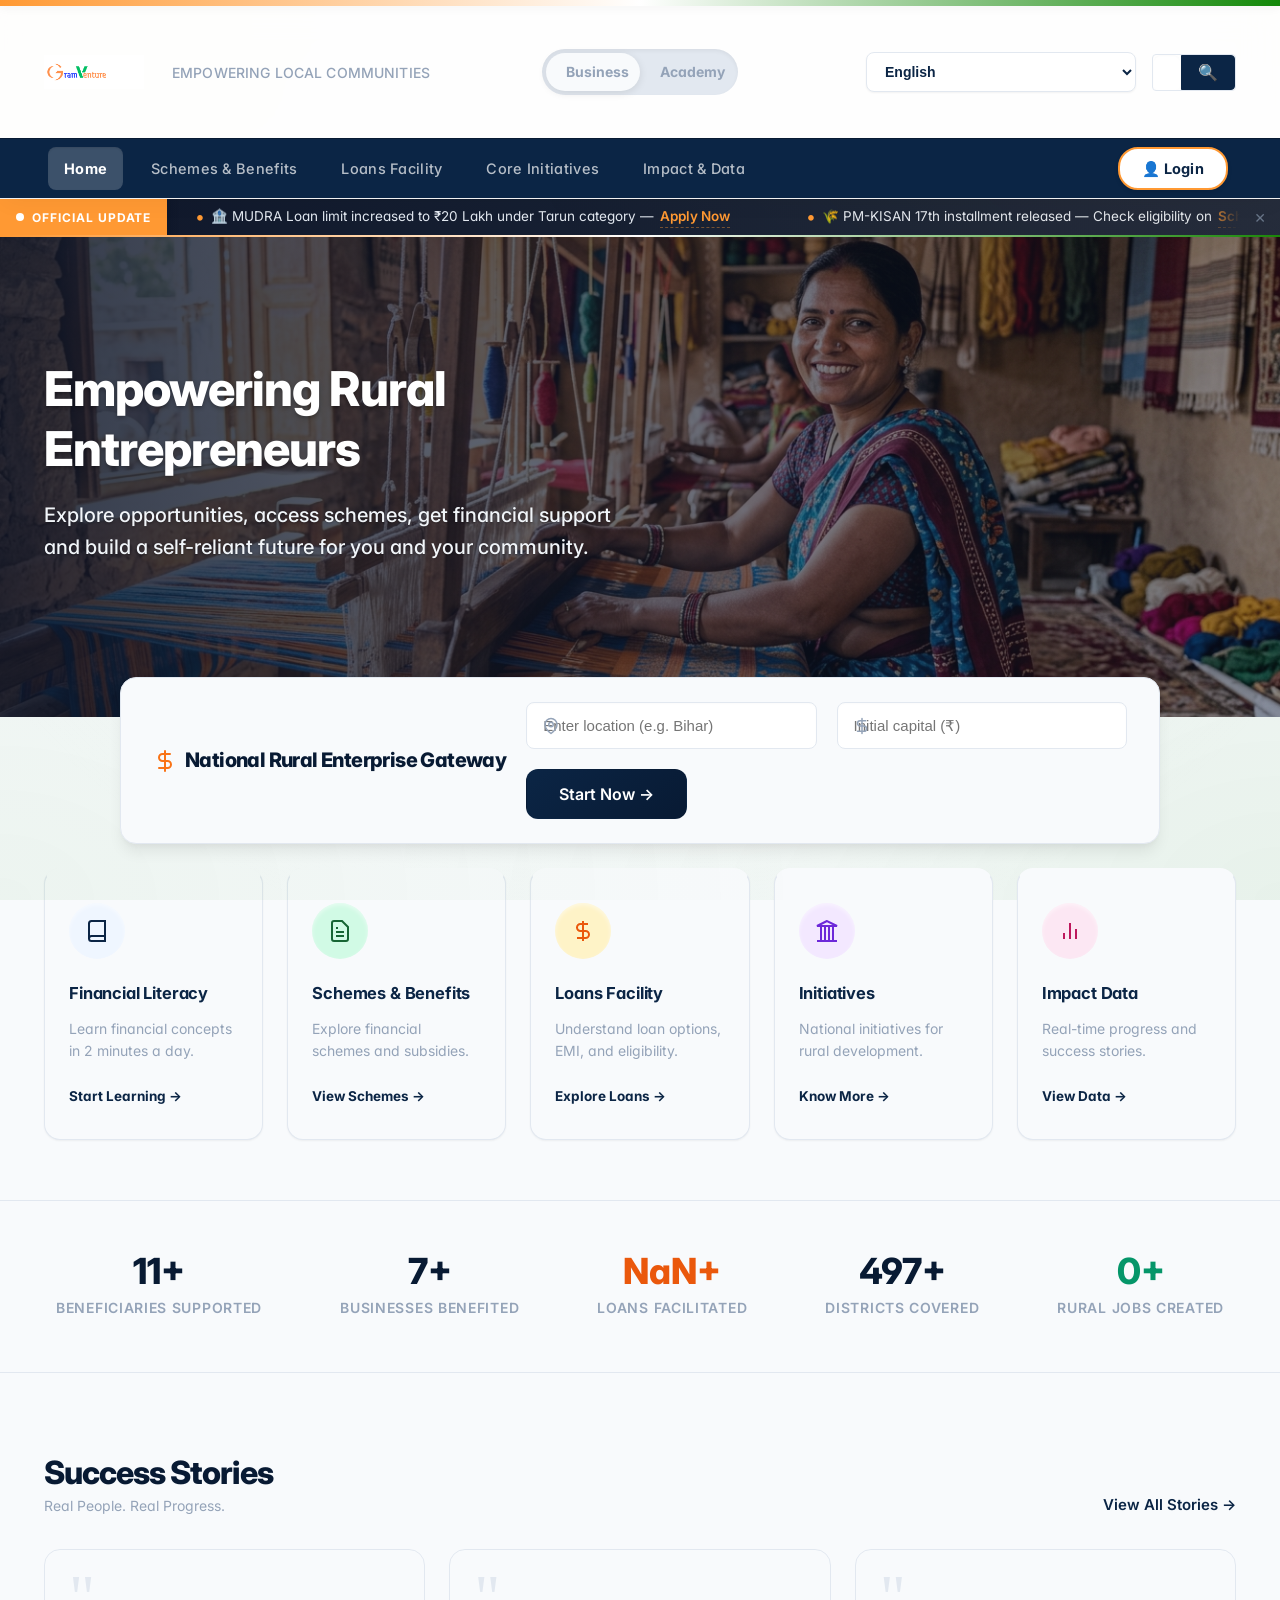
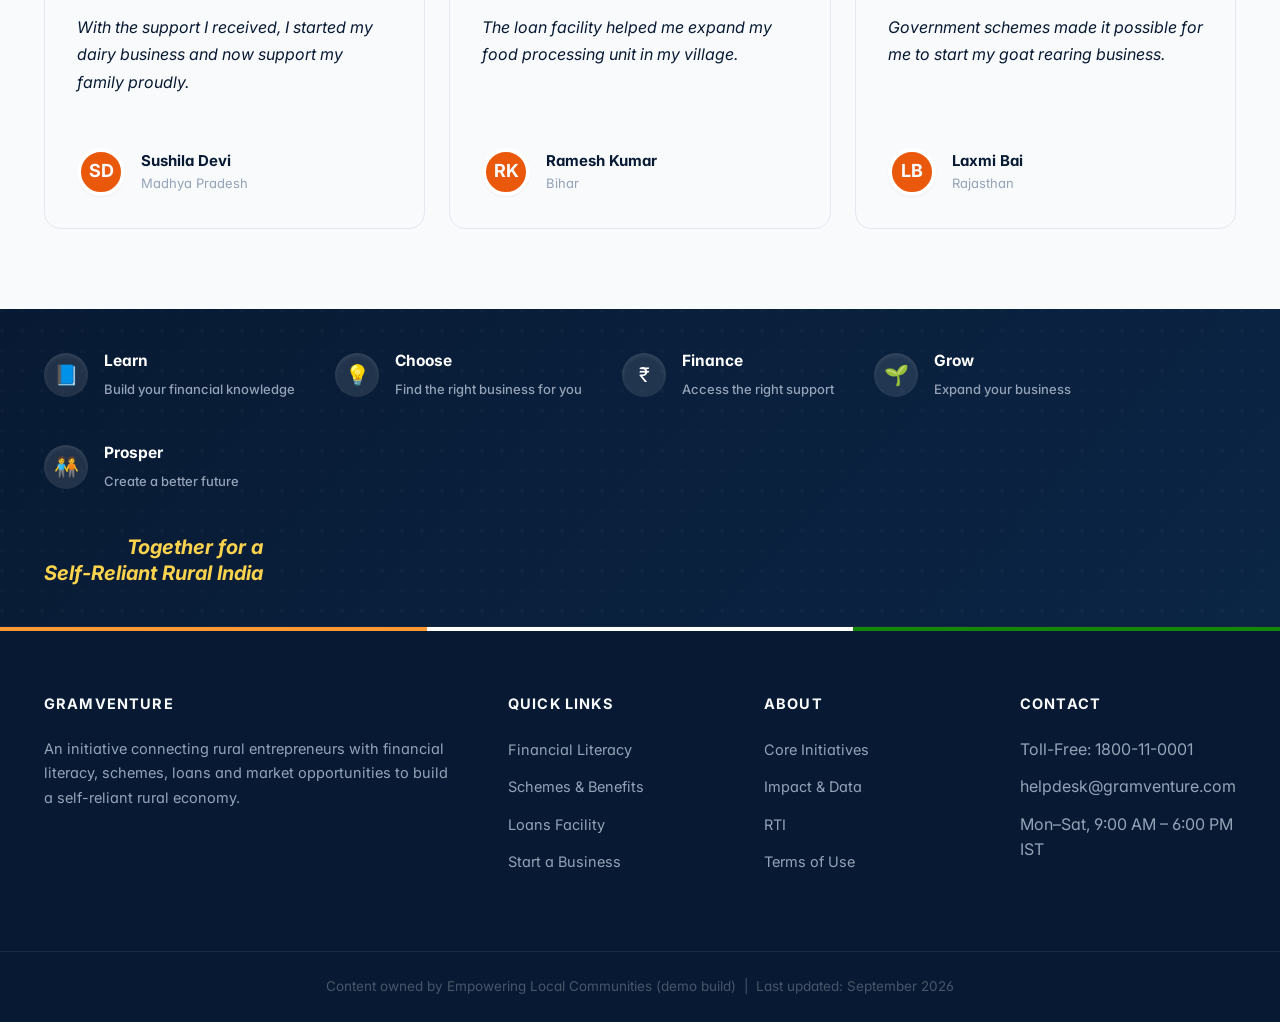
==== commit cfebfb27: "Neww" ====
--- a/index.html
+++ b/index.html
@@ -5,7 +5,7 @@
 <meta name="viewport" content="width=device-width, initial-scale=1.0">
 <title>Home | Gramventure</title>
 <meta name="description" content="Gramventure — opportunities for stronger communities.">
-<link rel="icon" href="assets/img/gramventure_logo.jpg">
+<link rel="icon" href="assets/img/gramventure_logo_new.png">
 <link rel="stylesheet" href="assets/css/style.css">
 
   <meta name="view-transition" content="same-origin">
@@ -17,9 +17,9 @@
 <header class="site-header gov-header">
   <div class="header-row">
     <a class="brand" href="index.html" style="text-decoration:none; display:flex; align-items:center;">
-      <img src="assets/img/gramventure_logo.jpg" alt="Gramventure Logo" style="width: 75px; height: 75px; margin-right: 16px; object-fit: contain; mix-blend-mode: multiply;">
+      <img src="assets/img/gramventure_logo_new.png" alt="Gramventure Logo" style="height: 50px; margin-right: 12px; object-fit: contain;">
       <div class="brand-text">
-        <h1 class="gov-title">Gramventure</h1>
+        
         <p class="gov-subtitle">Empowering Local Communities</p>
       </div>
     </a>
@@ -53,7 +53,9 @@
 
 <!-- Sliding Announcements Bar -->
 <div class="announce-bar" id="announceBar" aria-label="Latest announcements">
-  <div class="announce-label">📢 Latest</div>
+  <div class="announce-label gov-update-badge">
+    <span style="width:8px; height:8px; background:#fff; border-radius:50%; display:inline-block; animation: pulseSubtle 1.5s infinite; margin-right:8px; box-shadow: 0 0 0 0 rgba(255,255,255,0.7);"></span> Official Update
+  </div>
   <div class="announce-track">
     <div class="announce-slider" id="announceSlider">
       <span class="announce-item">🏦 MUDRA Loan limit increased to ₹20 Lakh under Tarun category — <a href="schemes-benefits.html">Apply Now</a></span>
@@ -107,33 +109,51 @@
     </div>
     
     <div class="slider-controls">
-       <button class="slider-dot active" data-idx="0" aria-label="Slide 1"></button>
-       <button class="slider-dot" data-idx="1" aria-label="Slide 2"></button>
-       <button class="slider-dot" data-idx="2" aria-label="Slide 3"></button>
-    </div>
-  </div>
-</section>
-
-<section class="home-cta-section" style="padding: 32px 16px; background: #f8fafc; border-bottom: 1px solid #e1e4e8; display: flex; justify-content: center; align-items: center; gap: 16px; flex-wrap: wrap;">
-  <h3 style="margin: 0; font-size: 1.25rem; color: #0b2e5c;">Start your journey:</h3>
-  <input type="text" id="homeLocationInput" placeholder="Enter your location (e.g. Bihar)" style="padding: 12px; border: 1px solid #cbd5e1; border-radius: 6px; font-size: 1rem; width: 250px;">
-  <input type="number" id="homeCapitalInput" placeholder="Initial capital (₹)" style="padding: 12px; border: 1px solid #cbd5e1; border-radius: 6px; font-size: 1rem; width: 200px;">
-  <button id="homeStartBtn" style="padding: 12px 24px; border-radius: 6px; background: #0b2e5c; color: #fff; border: none; cursor: pointer; font-size: 1rem; font-weight: 600;">Start Now</button>
+       <div class="slider-progress" data-idx="0" aria-label="Slide 1"><div class="progress-fill"></div></div>
+       <div class="slider-progress" data-idx="1" aria-label="Slide 2"><div class="progress-fill"></div></div>
+       <div class="slider-progress" data-idx="2" aria-label="Slide 3"><div class="progress-fill"></div></div>
+    </div>
+  </div>
+</section>
+
+<section class="home-cta-section">
+  <div class="gateway-card">
+    <h3 class="gateway-title">
+      <svg width="24" height="24" viewBox="0 0 24 24" fill="none" stroke="currentColor" stroke-width="2" stroke-linecap="round" stroke-linejoin="round" style="color:var(--saffron);"><path d="M12 2v20M17 5H9.5a3.5 3.5 0 0 0 0 7h5a3.5 3.5 0 0 1 0 7H6"/></svg>
+      National Rural Enterprise Gateway
+    </h3>
+    <div class="gateway-inputs">
+      <div class="input-wrapper">
+        <svg width="18" height="18" viewBox="0 0 24 24" fill="none" stroke="currentColor" stroke-width="2" stroke-linecap="round" stroke-linejoin="round" class="input-icon"><path d="M20 10c0 6-8 12-8 12s-8-6-8-12a8 8 0 0 1 16 0Z"/><circle cx="12" cy="10" r="3"/></svg>
+        <input type="text" id="homeLocationInput" class="gateway-input" placeholder="Enter location (e.g. Bihar)">
+      </div>
+      <div class="input-wrapper">
+        <svg width="18" height="18" viewBox="0 0 24 24" fill="none" stroke="currentColor" stroke-width="2" stroke-linecap="round" stroke-linejoin="round" class="input-icon"><path d="M12 2v20M17 5H9.5a3.5 3.5 0 0 0 0 7h5a3.5 3.5 0 0 1 0 7H6"/></svg>
+        <input type="number" id="homeCapitalInput" class="gateway-input" placeholder="Initial capital (₹)">
+      </div>
+      <button id="homeStartBtn" class="btn btn-primary gateway-btn">Start Now →</button>
+    </div>
+  </div>
 </section>
 
 <script>
 document.addEventListener("DOMContentLoaded", function() {
     const slides = document.querySelectorAll('#heroSlider .slide');
-    const dots = document.querySelectorAll('#heroSlider .slider-dot');
+    const dots = document.querySelectorAll('#heroSlider .slider-progress');
     let currentSlide = 0;
     let timer;
 
     function showSlide(index) {
         slides.forEach(s => s.classList.remove('active'));
-        dots.forEach(d => d.classList.remove('active'));
+        dots.forEach(d => { d.classList.remove('active'); d.querySelector('.progress-fill').style.animation = 'none'; });
         
         slides[index].classList.add('active');
         dots[index].classList.add('active');
+        
+        // Trigger reflow to restart animation
+        void dots[index].offsetWidth;
+        dots[index].querySelector('.progress-fill').style.animation = 'fillProgress 5s linear forwards';
+        
         currentSlide = index;
     }
 
@@ -164,33 +184,33 @@
 });
 </script>
 
-<section class="gov-card-grid" aria-label="Explore sections">
+<section class="gov-card-grid" aria-label="Explore sections" style="padding-top: 24px;">
   <div class="gov-card">
-    <div class="icon-wrap">📘</div>
+    <div class="icon-wrap" style="background:var(--blue-bg);color:var(--navy);"><svg width="24" height="24" fill="none" stroke="currentColor" stroke-width="2" viewBox="0 0 24 24"><path d="M4 19.5v-15A2.5 2.5 0 0 1 6.5 2H20v20H6.5a2.5 2.5 0 0 1 0-5H20"/></svg></div>
     <h3>Financial Literacy</h3>
     <p>Learn financial concepts in 2 minutes a day.</p>
     <a href="financial-literacy.html">Start Learning →</a>
   </div>
   <div class="gov-card">
-    <div class="icon-wrap">📄</div>
+    <div class="icon-wrap" style="background:var(--green-bg);color:var(--green-dark);"><svg width="24" height="24" fill="none" stroke="currentColor" stroke-width="2" viewBox="0 0 24 24"><path d="M14 2H6a2 2 0 0 0-2 2v16a2 2 0 0 0 2 2h12a2 2 0 0 0 2-2V8z"/><line x1="16" y1="13" x2="8" y2="13"/><line x1="16" y1="17" x2="8" y2="17"/><polyline points="10 9 9 9 8 9"/></svg></div>
     <h3>Schemes &amp; Benefits</h3>
     <p>Explore financial schemes and subsidies.</p>
     <a href="schemes-benefits.html">View Schemes →</a>
   </div>
   <div class="gov-card">
-    <div class="icon-wrap">🪙</div>
+    <div class="icon-wrap" style="background:var(--amber-bg);color:var(--saffron-dark);"><svg width="24" height="24" fill="none" stroke="currentColor" stroke-width="2" viewBox="0 0 24 24"><path d="M12 2v20M17 5H9.5a3.5 3.5 0 0 0 0 7h5a3.5 3.5 0 0 1 0 7H6"/></svg></div>
     <h3>Loans Facility</h3>
     <p>Understand loan options, EMI, and eligibility.</p>
     <a href="loans-facility.html">Explore Loans →</a>
   </div>
   <div class="gov-card">
-    <div class="icon-wrap">🏛️</div>
+    <div class="icon-wrap" style="background:var(--purple-bg);color:#6d28d9;"><svg width="24" height="24" fill="none" stroke="currentColor" stroke-width="2" viewBox="0 0 24 24"><polygon points="12 2 2 7 22 7 12 2"/><line x1="6" y1="22" x2="6" y2="7"/><line x1="10" y1="22" x2="10" y2="7"/><line x1="14" y1="22" x2="14" y2="7"/><line x1="18" y1="22" x2="18" y2="7"/><line x1="2" y1="22" x2="22" y2="22"/></svg></div>
     <h3>Initiatives</h3>
     <p>National initiatives for rural development.</p>
     <a href="government-initiatives.html">Know More →</a>
   </div>
   <div class="gov-card">
-    <div class="icon-wrap">📊</div>
+    <div class="icon-wrap" style="background:var(--pink-bg);color:#be185d;"><svg width="24" height="24" fill="none" stroke="currentColor" stroke-width="2" viewBox="0 0 24 24"><line x1="18" y1="20" x2="18" y2="10"/><line x1="12" y1="20" x2="12" y2="4"/><line x1="6" y1="20" x2="6" y2="14"/></svg></div>
     <h3>Impact Data</h3>
     <p>Real-time progress and success stories.</p>
     <a href="impact-data.html">View Data →</a>
@@ -271,20 +291,89 @@
 <script>
 document.addEventListener("DOMContentLoaded", ()=>{
   const s = REI_DATA.stats;
-  const iconWrap = (bg,color,icon)=>`<div class="icon-wrap" style="background:${bg};color:${color}">${icon}</div>`;
   document.getElementById("statsStrip").innerHTML = `
-    <div class="stat">${iconWrap('#eaf1fc','#0b2e5c','👥')}<div><b>${s.beneficiaries}</b><span>Beneficiaries Supported</span></div></div>
-    <div class="stat">${iconWrap('#eaf7e9','#128807','💼')}<div><b>${s.businesses}</b><span>Businesses Benefited</span></div></div>
-    <div class="stat">${iconWrap('#fff4e5','#e07f1a','₹')}<div><b>${s.loans}</b><span>Loans Facilitated</span></div></div>
-    <div class="stat">${iconWrap('#eaf7e9','#128807','📈')}<div><b>${s.districts}</b><span>Districts Covered</span></div></div>
-    <div class="stat">${iconWrap('#f1eefd','#5b3fbf','🧑‍🤝‍🧑')}<div><b>${s.jobs}</b><span>Rural Jobs Created</span></div></div>
+    <div class="stat" style="display: flex; flex-direction: column; gap: 8px;">
+      <div class="stat-num" style="font-size: 36px; font-weight: 800; color: var(--navy-dark); line-height: 1;">${s.beneficiaries}</div>
+      <div class="stat-label" style="font-size: 14px; color: var(--grey-500); font-weight: 600; text-transform: uppercase; letter-spacing: 0.05em;">Beneficiaries Supported</div>
+    </div>
+    <div class="stat" style="display: flex; flex-direction: column; gap: 8px;">
+      <div class="stat-num" style="font-size: 36px; font-weight: 800; color: var(--navy-dark); line-height: 1;">${s.businesses}</div>
+      <div class="stat-label" style="font-size: 14px; color: var(--grey-500); font-weight: 600; text-transform: uppercase; letter-spacing: 0.05em;">Businesses Benefited</div>
+    </div>
+    <div class="stat" style="display: flex; flex-direction: column; gap: 8px;">
+      <div class="stat-num" style="font-size: 36px; font-weight: 800; color: var(--saffron-dark); line-height: 1;">${s.loans}</div>
+      <div class="stat-label" style="font-size: 14px; color: var(--grey-500); font-weight: 600; text-transform: uppercase; letter-spacing: 0.05em;">Loans Facilitated</div>
+    </div>
+    <div class="stat" style="display: flex; flex-direction: column; gap: 8px;">
+      <div class="stat-num" style="font-size: 36px; font-weight: 800; color: var(--navy-dark); line-height: 1;">${s.districts}</div>
+      <div class="stat-label" style="font-size: 14px; color: var(--grey-500); font-weight: 600; text-transform: uppercase; letter-spacing: 0.05em;">Districts Covered</div>
+    </div>
+    <div class="stat" style="display: flex; flex-direction: column; gap: 8px;">
+      <div class="stat-num" style="font-size: 36px; font-weight: 800; color: var(--emerald-dark, #059669); line-height: 1;">${s.jobs}</div>
+      <div class="stat-label" style="font-size: 14px; color: var(--grey-500); font-weight: 600; text-transform: uppercase; letter-spacing: 0.05em;">Rural Jobs Created</div>
+    </div>
   `;
   document.getElementById("storiesRow").innerHTML = REI_DATA.stories.slice(0,3).map(st => `
-    <div class="story-card">
-      <div class="story-avatar">${st.initials}</div>
-      <div><p>"${st.quote}"</p><strong>— ${st.name}</strong><em>${st.place}</em></div>
+    <div class="story-card" style="padding: 32px; border-radius: var(--radius-lg); background: var(--white); box-shadow: var(--shadow-md); display: flex; flex-direction: column; justify-content: space-between; border: 1px solid var(--grey-200); position: relative; transition: transform 0.3s;">
+      <div style="font-size: 64px; color: var(--grey-200); position: absolute; top: 16px; left: 24px; font-family: Georgia, serif; line-height: 1;">"</div>
+      <p style="font-size: 16px; color: var(--navy-dark); line-height: 1.7; margin: 32px 0 32px; z-index: 1;">${st.quote}</p>
+      <div style="display: flex; align-items: center; gap: 16px;">
+        <div class="story-avatar" style="width: 48px; height: 48px; border-radius: 50%; background: var(--saffron-dark); color: var(--white); display: flex; align-items: center; justify-content: center; font-weight: 700; font-size: 18px; flex-shrink: 0;">${st.initials}</div>
+        <div style="display: flex; flex-direction: column;">
+          <strong style="color: var(--navy-dark); font-size: 15px;">${st.name}</strong>
+          <span style="color: var(--grey-500); font-size: 13px;">${st.place}</span>
+        </div>
+      </div>
+      </div>
     </div>
   `).join("");
+
+  // Counter Animation
+  function animateValue(obj, start, end, duration) {
+    let startTimestamp = null;
+    const step = (timestamp) => {
+      if (!startTimestamp) startTimestamp = timestamp;
+      const progress = Math.min((timestamp - startTimestamp) / duration, 1);
+      // easeOutExpo
+      const easeProgress = progress === 1 ? 1 : 1 - Math.pow(2, -10 * progress);
+      const current = Math.floor(easeProgress * (end - start) + start);
+      
+      let formatted = current.toString();
+      if(end >= 1000000) {
+        formatted = (current / 1000000).toFixed(1).replace('.0','') + 'M+';
+      } else if (end >= 1000) {
+        formatted = (current / 1000).toFixed(0) + 'K+';
+      } else {
+        formatted += '+';
+      }
+      obj.innerHTML = formatted;
+      if (progress < 1) {
+        window.requestAnimationFrame(step);
+      }
+    };
+    window.requestAnimationFrame(step);
+  }
+
+  const statNums = document.querySelectorAll('.stat-num');
+  const observer = new IntersectionObserver((entries, observer) => {
+    entries.forEach(entry => {
+      if (entry.isIntersecting) {
+        const el = entry.target;
+        // Parse the target number from the text (e.g. "2.5M+", "45K+", "500+")
+        let text = el.innerText.replace('+','');
+        let target = 0;
+        if(text.includes('M')) { target = parseFloat(text) * 1000000; }
+        else if(text.includes('K')) { target = parseFloat(text) * 1000; }
+        else { target = parseInt(text); }
+        
+        animateValue(el, 0, target, 2000);
+        observer.unobserve(el);
+      }
+    });
+  }, { threshold: 0.5 });
+  
+  statNums.forEach(num => observer.observe(num));
+
 });
 </script>
 
--- a/assets/css/style.css
+++ b/assets/css/style.css
@@ -1,4 +1,5 @@
 @import url('https://fonts.googleapis.com/css2?family=Inter:wght@400;500;600;700;800&display=swap');
+@import url('https://fonts.cdnfonts.com/css/samarkan');
 
 /* ===================================================================
    Rural Enterprise India — UI Modernization
@@ -6,35 +7,57 @@
 =================================================================== */
 
 :root {
-  --navy: #1e293b;
-  --navy-dark: #0f172a;
+  --navy: #0b2545;
+  --navy-dark: #081a33;
   --saffron: #f97316;
   --saffron-dark: #ea580c;
-  --green: #10b981;
-  --green-dark: #059669;
-  --ink: #334155;
+  --green: #15803d;
+  --green-dark: #166534;
+  --ink: #1e293b;
   --grey-700: #475569;
-  --grey-500: #94a3b8;
-  --grey-200: #e2e8f0;
-  --grey-100: #f8fafc;
-  --white: #ffffff;
+  --grey-500: #94A3B8;
+  --grey-200: #E2E8F0;
+  --grey-100: #F1F5F9;
+  --white: #f8fafc;
   
-  --amber-bg: #fff7ed;
-  --green-bg: #ecfdf5;
-  --blue-bg: #eff6ff;
-  --pink-bg: #fdf2f8;
-  --purple-bg: #f5f3ff;
+  --amber-bg: #FEF3C7;
+  --green-bg: #D1FAE5;
+  --blue-bg: #EFF6FF;
+  --pink-bg: #FCE7F3;
+  --purple-bg: #F3E8FF;
   
-  --radius: 14px;
-  --radius-lg: 20px;
+  --radius-sm: 8px;
+  --radius: 12px;
+  --radius-lg: 16px;
   --radius-xl: 24px;
-  --shadow-sm: 0 1px 3px rgba(0, 0, 0, 0.04);
-  --shadow: 0 4px 6px -1px rgba(0, 0, 0, 0.03), 0 2px 4px -1px rgba(0, 0, 0, 0.02);
-  --shadow-lg: 0 10px 15px -3px rgba(0, 0, 0, 0.05), 0 4px 6px -2px rgba(0, 0, 0, 0.03);
-  --shadow-hover: 0 20px 25px -5px rgba(0, 0, 0, 0.05), 0 10px 10px -5px rgba(0, 0, 0, 0.02);
+  
+  --shadow-sm: 0 1px 2px rgba(0, 0, 0, 0.05);
+  --shadow: 0 4px 20px -2px rgba(11, 37, 69, 0.06), 0 2px 6px -1px rgba(11, 37, 69, 0.04);
+  --shadow-lg: 0 10px 15px -3px rgba(0, 0, 0, 0.08), 0 4px 6px -2px rgba(0, 0, 0, 0.04);
+  --shadow-hover: 0 20px 25px -5px rgba(0, 0, 0, 0.1), 0 10px 10px -5px rgba(0, 0, 0, 0.04);
+  
+  --ease-out: cubic-bezier(0.16, 1, 0.3, 1);
+  --ease-in-out: cubic-bezier(0.4, 0, 0.2, 1);
+  --transition-fast: 200ms var(--ease-out);
+  --transition-normal: 350ms var(--ease-out);
+  --transition-smooth: 350ms var(--ease-out);
   
   --maxw: 1240px;
   font-size: 16px;
+}
+
+@keyframes fadeIn {
+  from { opacity: 0; transform: translateY(6px); }
+  to { opacity: 1; transform: translateY(0); }
+}
+@keyframes pulseSubtle {
+  0% { box-shadow: 0 0 0 0 rgba(21, 128, 61, 0.4); }
+  70% { box-shadow: 0 0 0 6px rgba(21, 128, 61, 0); }
+  100% { box-shadow: 0 0 0 0 rgba(21, 128, 61, 0); }
+}
+@keyframes shimmer {
+  0% { background-position: -200% 0; }
+  100% { background-position: 200% 0; }
 }
 
 *, *::before, *::after { box-sizing: border-box; }
@@ -43,19 +66,20 @@
   margin: 0;
   font-family: 'Inter', system-ui, -apple-system, sans-serif;
   color: var(--ink);
-  background: #f4f7fb;
+  background: #F8FAFC;
   line-height: 1.6;
   -webkit-font-smoothing: antialiased;
+  font-feature-settings: "cv02", "cv03", "cv04", "cv11";
 }
 img { max-width: 100%; display: block; }
-a { color: var(--navy); text-decoration: none; transition: color 0.2s ease; }
+a { color: var(--navy); text-decoration: none; transition: color var(--transition-fast); }
 a:hover { color: var(--saffron); }
-h1, h2, h3, h4 { font-family: 'Inter', sans-serif; margin: 0 0 .5em; color: var(--navy-dark); line-height: 1.25; font-weight: 800; letter-spacing: -0.02em; }
+h1, h2, h3, h4 { font-family: 'Inter', sans-serif; margin: 0 0 .5em; color: var(--navy-dark); line-height: 1.25; font-weight: 800; letter-spacing: -0.03em; }
 button { font-family: inherit; }
 ul { margin: 0; padding: 0; }
 .container { max-width: var(--maxw); margin: 0 auto; padding: 0 24px; }
 
-:focus-visible { outline: none; box-shadow: 0 0 0 3px rgba(59, 130, 246, 0.3); border-radius: 4px; }
+:focus-visible { outline: none; box-shadow: 0 0 0 3px rgba(245, 158, 11, 0.4); border-radius: var(--radius-sm); }
 
 /* ---------- Skip link ---------- */
 .skip-link {
@@ -66,7 +90,7 @@
 .skip-link:focus { left: 0; }
 
 /* ---------- Tricolor bar ---------- */
-.tricolor-bar { height: 6px; display: flex; }
+.tricolor-bar { height: 3px; display: flex; }
 .tricolor-bar span { flex: 1; }
 .tricolor-bar .saffron { background: var(--saffron); }
 .tricolor-bar .white { background: #fff; }
@@ -85,8 +109,8 @@
 .topbar-right a:hover { color: var(--navy); }
 .text-size button { background: var(--grey-100); border: 1px solid var(--grey-200); border-radius: 4px; padding: 2px 8px; margin-left: 4px; cursor: pointer; color: var(--grey-700); transition: all 0.2s; font-weight: 600; }
 .text-size button:hover { background: var(--grey-200); color: var(--navy); }
-.lang-select { border: 1px solid var(--grey-200); border-radius: 6px; padding: 4px 10px; background: #fff; color: var(--grey-700); font-size: 13px; font-weight: 500; outline: none; cursor: pointer; transition: border-color 0.2s; }
-.lang-select:hover { border-color: var(--grey-500); }
+.lang-select { border: 1px solid var(--grey-200); border-radius: var(--radius-sm); padding: 4px 10px; background: #fff; color: var(--grey-700); font-size: 13px; font-weight: 500; outline: none; cursor: pointer; transition: all var(--transition-fast); box-shadow: var(--shadow-sm); }
+.lang-select:hover { border-color: var(--navy); color: var(--navy); }
 .icon-btn { width: 30px; height: 30px; border-radius: 50%; border: 1px solid var(--grey-200); display: inline-flex; align-items: center; justify-content: center; background: #fff; cursor: pointer; color: var(--grey-700); transition: all 0.2s; }
 .icon-btn:hover { background: var(--grey-100); color: var(--navy); transform: scale(1.05); }
 
@@ -136,35 +160,43 @@
 .account-menu hr { border: none; border-top: 1px solid var(--grey-200); margin: 8px 6px; }
 
 /* ---------- Nav ---------- */
-.main-nav { background: var(--white); border-top: 1px solid var(--grey-200); }
+.main-nav { background: rgba(255, 255, 255, 0.7); backdrop-filter: blur(12px); -webkit-backdrop-filter: blur(12px); border-top: 1px solid var(--grey-200); }
 .main-nav ul { display: flex; list-style: none; overflow-x: auto; scrollbar-width: none; }
 .main-nav ul::-webkit-scrollbar { display: none; }
 .main-nav li { position: relative; }
 .main-nav a {
-  display: block; color: var(--grey-700); padding: 16px 20px; font-size: 14.5px; font-weight: 600;
-  transition: all 0.2s ease; position: relative; border-radius: 8px; margin: 0 4px;
-}
-.main-nav a:hover { color: var(--navy); background: rgba(0,0,0,0.03); }
-.main-nav a.active { color: var(--navy-dark); font-weight: 700; }
-.main-nav a.active::after { content: ''; position: absolute; bottom: 4px; left: 50%; transform: translateX(-50%); width: 24px; height: 3px; background: var(--saffron); border-radius: 3px; }
+  display: block; color: var(--grey-700); padding: 12px 20px; font-size: 14.5px; font-weight: 600;
+  transition: all var(--transition-fast); position: relative; margin: 4px; border-radius: 0;
+}
+.main-nav a::after {
+  content: ''; position: absolute; bottom: 0; left: 0; right: 0; height: 3px;
+  background: var(--navy-dark); transform: scaleX(0); transform-origin: center; transition: transform var(--transition-fast);
+}
+.main-nav a:hover { color: var(--navy); background: rgba(0,0,0,0.02); }
+.main-nav a:hover::after { transform: scaleX(0.5); }
+.main-nav a.active { color: var(--navy-dark); font-weight: 700; background: transparent; }
+.main-nav a.active::after { transform: scaleX(1); }
 
 /* ---------- Buttons ---------- */
 .btn {
-  display: inline-flex; align-items: center; justify-content: center; gap: 8px; border-radius: 12px; padding: 14px 28px;
-  font-size: 15px; font-weight: 600; cursor: pointer; border: 1px solid transparent; transition: all 0.2s cubic-bezier(0.4, 0, 0.2, 1);
-  box-shadow: var(--shadow-sm);
-}
-.btn-primary { background: linear-gradient(135deg, #3b82f6, #4f46e5); color: #fff; }
-.btn-primary:hover { transform: translateY(-2px); box-shadow: 0 8px 15px -3px rgba(79, 70, 229, 0.3); color: #fff; }
+  display: inline-flex; align-items: center; justify-content: center; gap: 8px; border-radius: var(--radius); padding: 14px 28px;
+  font-size: 15px; font-weight: 600; cursor: pointer; border: 1px solid transparent; transition: all var(--transition-normal);
+}
+.btn-primary { background: linear-gradient(135deg, var(--navy), var(--navy-dark)); color: #fff; }
+.btn-primary:hover { transform: translateY(-2px); box-shadow: var(--shadow-hover); color: #fff; }
+.btn-primary:active { transform: translateY(0px) scale(0.99); }
 .btn-saffron { background: linear-gradient(135deg, var(--saffron), var(--saffron-dark)); color: #fff; }
-.btn-saffron:hover { transform: translateY(-2px); box-shadow: 0 8px 15px -3px rgba(234, 88, 12, 0.3); color: #fff; }
+.btn-saffron:hover { transform: translateY(-2px); box-shadow: var(--shadow-hover); color: #fff; }
+.btn-saffron:active { transform: translateY(0px) scale(0.99); }
 .btn-outline { background: #fff; border-color: var(--grey-200); color: var(--navy); }
-.btn-outline:hover { background: var(--grey-100); border-color: var(--navy-dark); transform: translateY(-1px); box-shadow: var(--shadow); }
+.btn-outline:hover { background: var(--grey-100); border-color: var(--navy); transform: translateY(-2px); box-shadow: var(--shadow); }
+.btn-outline:active { transform: translateY(0px) scale(0.99); }
 .btn-green { background: linear-gradient(135deg, var(--green), var(--green-dark)); color: #fff; }
-.btn-green:hover { transform: translateY(-2px); box-shadow: 0 8px 15px -3px rgba(16, 185, 129, 0.3); color: #fff; }
+.btn-green:hover { transform: translateY(-2px); box-shadow: var(--shadow-hover); color: #fff; }
+.btn-green:active { transform: translateY(0px) scale(0.99); }
 .btn-block { display: flex; width: 100%; }
 .btn:disabled { opacity: 0.6; cursor: not-allowed; transform: none; box-shadow: none; }
-.btn-sm { padding: 10px 18px; font-size: 13.5px; border-radius: 8px; }
+.btn-sm { padding: 10px 18px; font-size: 13.5px; border-radius: var(--radius-sm); }
 
 /* ---------- Hero ---------- */
 .hero {
@@ -264,15 +296,17 @@
 .ribbon-slogan { font-style: italic; color: #fcd34d; font-size: 20px; text-align: right; font-weight: 700; line-height: 1.3; }
 
 /* ---------- Footer ---------- */
-.site-footer { background: var(--ink); color: #94a3b8; }
-.footer-grid { display: grid; grid-template-columns: 2fr 1fr 1fr 1fr; gap: 48px; padding: 60px 24px; max-width: var(--maxw); margin: 0 auto; }
-.footer-grid h4 { color: #fff; font-size: 15px; margin-bottom: 20px; font-weight: 700; text-transform: uppercase; letter-spacing: 0.05em; }
-.footer-grid p { font-size: 14px; line-height: 1.7; }
-.footer-grid ul { list-style: none; }
+.site-footer { background: var(--navy-dark); color: var(--grey-500); border-top: 1px solid rgba(255,255,255,0.05); }
+.footer-grid { display: grid; grid-template-columns: 2fr 1fr 1fr 1fr; gap: 48px; padding: 64px 24px; max-width: var(--maxw); margin: 0 auto; }
+@media (max-width: 900px) { .footer-grid { grid-template-columns: 1fr 1fr; gap: 32px; } }
+@media (max-width: 600px) { .footer-grid { grid-template-columns: 1fr; } }
+.footer-grid h4 { color: var(--white); font-size: 14.5px; margin-bottom: 24px; font-weight: 700; text-transform: uppercase; letter-spacing: 0.08em; }
+.footer-grid p { font-size: 14.5px; line-height: 1.7; color: var(--grey-500); }
+.footer-grid ul { list-style: none; padding: 0; margin: 0; }
 .footer-grid li { margin-bottom: 12px; }
-.footer-grid a { color: #cbd5e1; font-size: 14px; transition: color 0.2s; }
-.footer-grid a:hover { color: var(--saffron); }
-.footer-bottom { border-top: 1px solid rgba(255, 255, 255, 0.1); text-align: center; padding: 24px; font-size: 13.5px; color: #64748b; }
+.footer-grid a { color: var(--grey-500); font-size: 14.5px; transition: color var(--transition-fast); }
+.footer-grid a:hover { color: var(--white); }
+.footer-bottom { border-top: 1px solid rgba(255, 255, 255, 0.08); text-align: center; padding: 24px; font-size: 13.5px; color: var(--grey-700); }
 
 /* ---------- Generic page layout ---------- */
 .page-hero { background: var(--white); border-bottom: 1px solid var(--grey-200); padding: 60px 24px; }
@@ -308,51 +342,66 @@
 /* forms */
 label { display: block; font-size: 14px; font-weight: 600; margin-bottom: 8px; color: var(--ink); }
 input[type=text], input[type=email], input[type=password], input[type=tel], input[type=number], select, textarea {
-  width: 100%; padding: 14px 16px; border: 1px solid var(--grey-200); border-radius: 8px; font-size: 15px; background: #fff; color: var(--ink);
-  transition: all 0.2s ease; box-shadow: var(--shadow-sm);
-}
-input:focus, select:focus, textarea:focus { outline: none; border-color: var(--navy); box-shadow: 0 0 0 4px rgba(10, 37, 64, 0.1); }
+  width: 100%; padding: 14px 16px; border: 1px solid var(--grey-200); border-radius: var(--radius-sm); font-size: 15px; background: #fff; color: var(--ink);
+  transition: all var(--transition-fast); box-shadow: inset 0 1px 2px rgba(0, 0, 0, 0.02);
+}
+input:focus, select:focus, textarea:focus { outline: none; border-color: var(--navy); box-shadow: 0 0 0 3px rgba(15, 23, 42, 0.1); }
 .form-row { margin-bottom: 20px; }
 .form-grid { display: grid; grid-template-columns: 1fr 1fr; gap: 20px; }
 .hint { font-size: 13px; color: var(--grey-500); margin-top: 6px; }
 
 /* progress / breadcrumbs for wizard */
 .wizard-shell { background: #fff; min-height: calc(100vh - 250px); }
-.wizard-progress { background: #fff; border-bottom: 1px solid var(--grey-200); overflow-x: auto; box-shadow: 0 1px 2px rgba(0,0,0,0.02); }
+.wizard-progress { background: #fff; border-bottom: 1px solid var(--grey-200); overflow-x: auto; box-shadow: 0 1px 2px rgba(0,0,0,0.02); position: sticky; top: 0; z-index: 100; }
 .wizard-progress ol { display: flex; list-style: none; max-width: var(--maxw); margin: 0 auto; padding: 24px; gap: 0; position: relative; }
 .wizard-progress li {
   flex: 1; min-width: 140px; text-align: center; font-size: 13px; color: var(--grey-500); position: relative; padding: 0 12px; font-weight: 500;
 }
-.wizard-progress li::after { content: ''; position: absolute; top: 16px; right: -50%; width: 100%; height: 2px; background: var(--grey-200); z-index: 0; }
+.wizard-progress li::after { 
+  content: ''; position: absolute; top: 16px; right: -50%; width: 100%; height: 2px; 
+  background: linear-gradient(to right, var(--navy) 50%, var(--grey-200) 50%);
+  background-size: 200% 100%; background-position: right bottom;
+  transition: background-position 500ms ease-in-out; z-index: 0; 
+}
 .wizard-progress li:last-child::after { display: none; }
-.wizard-progress li.done::after, .wizard-progress li.active::after { background: var(--navy); }
+.wizard-progress li.done::after { background-position: left bottom; }
 .wizard-progress li::before {
-  content: attr(data-n); display: flex; align-items: center; justify-content: center; width: 34px; height: 34px; border-radius: 50%;
-  background: #fff; border: 2px solid var(--grey-200); color: var(--grey-500); font-weight: 700; margin: 0 auto 12px; font-size: 14px;
-  position: relative; z-index: 1; transition: all 0.3s;
-}
-.wizard-progress li.done::before { background: var(--navy); border-color: var(--navy); color: #fff; content: "✓"; }
-.wizard-progress li.active::before { border-color: var(--navy); color: var(--navy); box-shadow: 0 0 0 4px rgba(10, 37, 64, 0.1); }
+  content: attr(data-n); display: flex; align-items: center; justify-content: center;
+  width: 34px; height: 34px; border-radius: 50%; background: #fff; border: 2px solid var(--grey-200);
+  margin: 0 auto 10px; font-weight: 700; color: var(--grey-500); z-index: 1; position: relative;
+  transition: all var(--transition-normal);
+}
+@keyframes pulseRing { 0% { box-shadow: 0 0 0 0 rgba(10,37,64,0.3); } 100% { box-shadow: 0 0 0 10px rgba(10,37,64,0); } }
+.wizard-progress li.done::before { 
+  background: var(--navy); border-color: var(--navy); color: #fff; content: "✓"; 
+  animation: popIn 0.3s cubic-bezier(0.175, 0.885, 0.32, 1.275);
+}
+.wizard-progress li.active::before { 
+  border-color: var(--navy); color: var(--navy); 
+  animation: pulseBlueHalo 1.5s infinite; 
+}
 .wizard-progress li.active { color: var(--navy); font-weight: 700; }
 
 .wizard-panel { max-width: 1600px; width: 95%; margin: 0 auto; padding: 40px 0; }
 .wizard-card { background: #fff; border: none; border-radius: 0; padding: 0; box-shadow: none; }
-.wizard-actions { display: flex; justify-content: space-between; margin-top: 32px; padding-top: 24px; border-top: 1px solid var(--grey-200); }
+.wizard-actions { display: flex; justify-content: space-between; margin-top: 32px; padding-top: 24px; border-top: 1px solid var(--grey-200); position: sticky; bottom: 0; background: #fff; z-index: 50; padding-bottom: 16px; }
 
 .choice-grid { display: grid; grid-template-columns: repeat(auto-fit, minmax(280px, 1fr)); gap: 24px; margin-top: 32px; }
 .choice-card {
   border: 2px solid var(--grey-200); border-radius: 12px; padding: 20px; cursor: pointer; background: #fff; text-align: left;
   transition: all 0.2s; position: relative; overflow: hidden;
 }
-.choice-card:hover { border-color: var(--navy); box-shadow: var(--shadow); transform: translateY(-2px); }
-.choice-card.selected { border-color: var(--navy); background: var(--blue-bg); }
-.choice-card.selected::before { content: '✓'; position: absolute; top: 12px; right: 12px; color: var(--navy); font-weight: 800; font-size: 18px; }
+@keyframes popIn { 0% { transform: scale(0.5); opacity: 0; } 100% { transform: scale(1); opacity: 1; } }
+.choice-card:hover { border-color: var(--navy); box-shadow: var(--shadow); transform: scale(1.02) translateY(-2px); }
+.choice-card.selected { border-color: var(--navy); border-width: 2px; background: var(--blue-bg); }
+.choice-card.selected::before { content: '✓'; position: absolute; top: 12px; right: 12px; color: var(--navy); font-weight: 800; font-size: 18px; animation: popIn 0.3s cubic-bezier(0.175, 0.885, 0.32, 1.275); }
 .choice-card b { display: block; font-size: 16px; margin-bottom: 6px; color: var(--ink); font-weight: 700; }
 .choice-card span { font-size: 13.5px; color: var(--grey-500); line-height: 1.5; display: block; }
 
 .biz-list-item { display: flex; justify-content: space-between; align-items: center; border: 2px solid var(--grey-200); border-radius: 12px; padding: 20px; margin-bottom: 16px; transition: all 0.2s; cursor: pointer; }
-.biz-list-item:hover { border-color: var(--navy); box-shadow: var(--shadow); }
-.biz-list-item.selected { border-color: var(--navy); background: var(--blue-bg); }
+.biz-list-item:hover { border-color: var(--navy); box-shadow: var(--shadow); transform: scale(1.01) translateY(-1px); }
+.biz-list-item.selected { border-color: var(--navy); border-width: 2px; background: var(--blue-bg); position: relative; }
+.biz-list-item.selected::before { content: '✓'; position: absolute; top: 12px; right: 12px; color: var(--navy); font-weight: 800; font-size: 18px; animation: popIn 0.3s cubic-bezier(0.175, 0.885, 0.32, 1.275); }
 .biz-meta { display: flex; gap: 24px; margin-top: 8px; font-size: 13.5px; color: var(--grey-700); font-weight: 500; }
 
 .ai-box { background: linear-gradient(135deg, #f8f5ff, #f3e8ff); border: 1px solid #e9d5ff; border-radius: 12px; padding: 24px; margin-top: 24px; box-shadow: var(--shadow-sm); }
@@ -403,10 +452,30 @@
 /* dashboard */
 .dash-grid { display: grid; grid-template-columns: 280px 1fr; gap: 32px; }
 @media (max-width: 900px) { .dash-grid { grid-template-columns: 1fr; } }
-.dash-side { border: 1px solid var(--grey-200); border-radius: 12px; padding: 24px; background: #fff; height: fit-content; box-shadow: var(--shadow-sm); }
-.dash-side .avatar { width: 64px; height: 64px; border-radius: 50%; background: linear-gradient(135deg, var(--navy), var(--navy-dark)); color: #fff; display: flex; align-items: center; justify-content: center; font-weight: 800; font-size: 24px; margin-bottom: 16px; box-shadow: var(--shadow-sm); }
-.dash-nav a { display: block; padding: 12px 16px; border-radius: 8px; font-size: 14.5px; color: var(--grey-700); margin-bottom: 4px; font-weight: 500; transition: all 0.2s; }
-.dash-nav a:hover, .dash-nav a.active { background: var(--blue-bg); color: var(--navy); font-weight: 600; }
+.dash-side { border: 1px solid rgba(226,232,240,0.8); border-radius: var(--radius-xl); padding: 32px 24px; background: #fff; height: fit-content; box-shadow: 0 10px 25px -5px rgba(10,37,64,0.05); position: relative; overflow: hidden; text-align: center; }
+.dash-side::before { content: ''; position: absolute; top: 0; left: 0; right: 0; height: 100px; background: linear-gradient(135deg, var(--navy), var(--navy-dark)); z-index: 0; }
+.dash-side > * { position: relative; z-index: 1; }
+.dash-side .avatar { width: 72px; height: 72px; border-radius: 50%; background: #fff; color: var(--navy); border: 4px solid #fff; display: flex; align-items: center; justify-content: center; font-weight: 800; font-size: 24px; margin: 0 auto 16px; box-shadow: var(--shadow-sm); }
+.dash-role { display: inline-block; background: var(--blue-bg); color: var(--blue-dark); padding: 4px 12px; border-radius: 12px; font-size: 12px; font-weight: 700; margin: 4px 0 24px; }
+.dash-nav { text-align: left; }
+.dash-nav a { display: block; padding: 12px 16px; border-radius: 8px; font-size: 14.5px; color: var(--grey-700); margin-bottom: 4px; font-weight: 500; transition: all 0.2s; border-left: 3px solid transparent; }
+.dash-nav a:hover { background: var(--grey-100); color: var(--navy); }
+.dash-nav a.active { background: var(--blue-bg); color: var(--navy); font-weight: 700; border-left-color: var(--navy); border-radius: 0 8px 8px 0; }
+
+.status-timeline { margin-top: 16px; position: relative; padding-left: 20px; }
+.status-timeline::before { content: ''; position: absolute; left: 6px; top: 8px; bottom: 8px; width: 2px; background: var(--grey-200); }
+.status-step { position: relative; padding-bottom: 24px; font-size: 14px; font-weight: 600; color: var(--grey-500); display: flex; align-items: center; gap: 12px; }
+.status-step:last-child { padding-bottom: 0; }
+.status-step::before { content: ''; position: absolute; left: -20px; width: 14px; height: 14px; border-radius: 50%; background: #fff; border: 2px solid var(--grey-200); top: 2px; transition: all 0.3s; z-index:2; display:flex; align-items:center; justify-content:center; font-size:10px; color:#fff; font-weight:bold; }
+.status-step.completed::before { content: '✓'; background: var(--emerald-dark); border-color: var(--emerald-dark); }
+.status-step.completed { color: var(--navy); }
+.status-step.active::before { border-color: var(--saffron); background: var(--saffron); box-shadow: 0 0 0 4px rgba(249, 115, 22, 0.15); animation: pulseTimelineDot 1.5s infinite; }
+.status-step.active { color: var(--navy); font-weight: 700; }
+@keyframes pulseTimelineDot {
+  0% { box-shadow: 0 0 0 0 rgba(249, 115, 22, 0.4); }
+  70% { box-shadow: 0 0 0 8px rgba(249, 115, 22, 0); }
+  100% { box-shadow: 0 0 0 0 rgba(249, 115, 22, 0); }
+}
 
 /* misc */
 .flex-between { display: flex; justify-content: space-between; align-items: center; flex-wrap: wrap; gap: 12px; }
@@ -414,6 +483,122 @@
 .mt-0 { margin-top: 0; } .mb-0 { margin-bottom: 0; }
 .tag-list { display: flex; gap: 10px; flex-wrap: wrap; margin-top: 12px; }
 
+/* Auth Pages Modernization */
+.auth-split {
+  display: flex;
+  min-height: calc(100vh - 80px);
+  background: #f8fafc;
+}
+.auth-split-visual {
+  flex: 1;
+  display: none;
+  background: linear-gradient(to right, rgba(15,23,42,0.85), rgba(15,23,42,0.4)), url('../img/rural_entrepreneur.jpg') center/cover;
+  padding: 80px;
+  color: white;
+  flex-direction: column;
+  justify-content: center;
+}
+@media (min-width: 992px) {
+  .auth-split-visual { display: flex; }
+}
+.auth-split-form {
+  flex: 1;
+  display: flex;
+  align-items: center;
+  justify-content: center;
+  padding: 40px 24px;
+  position: relative;
+}
+.auth-split-form .login-card {
+  width: 100%;
+  max-width: 440px;
+  background: #fff;
+  border-radius: var(--radius-xl);
+  padding: 48px 40px;
+  box-shadow: 0 20px 40px -10px rgba(0,0,0,0.1);
+  border: 1px solid rgba(226,232,240,0.8);
+}
+.input-group {
+  position: relative;
+  display: flex;
+  align-items: center;
+}
+.input-group .icon {
+  position: absolute;
+  left: 16px;
+  color: var(--grey-500);
+  font-size: 18px;
+  pointer-events: none;
+}
+.input-group input {
+  padding-left: 44px !important;
+}
+.input-group .toggle-password {
+  position: absolute;
+  right: 16px;
+  color: var(--grey-500);
+  cursor: pointer;
+  background: none;
+  border: none;
+  padding: 4px;
+  font-size: 16px;
+}
+.fast-login-btn {
+  display: inline-flex;
+  align-items: center;
+  gap: 6px;
+  background: #eff6ff;
+  color: var(--blue-dark);
+  border: 1px solid #bfdbfe;
+  padding: 6px 12px;
+  border-radius: 6px;
+  font-size: 12.5px;
+  font-weight: 600;
+  cursor: pointer;
+  transition: all 0.2s;
+  margin-bottom: 24px;
+  width: 100%;
+  justify-content: center;
+}
+.fast-login-btn:hover { background: #dbeafe; }
+.login-card {
+  background: rgba(255, 255, 255, 0.85);
+  backdrop-filter: blur(20px);
+  -webkit-backdrop-filter: blur(20px);
+  border: 1px solid rgba(255, 255, 255, 0.8);
+  border-radius: var(--radius-xl);
+  padding: 40px 36px;
+  box-shadow: 0 25px 50px -12px rgba(0, 0, 0, 0.1), 0 10px 15px -3px rgba(0,0,0,0.05);
+}
+.modern-input {
+  background: rgba(255, 255, 255, 0.6) !important;
+  border: 1px solid rgba(226, 232, 240, 0.8) !important;
+  border-radius: 12px !important;
+  padding: 14px 16px !important;
+  transition: all 0.3s ease !important;
+}
+.modern-input:focus {
+  background: #fff !important;
+  border-color: var(--navy) !important;
+  box-shadow: 0 0 0 4px rgba(15, 23, 42, 0.05) !important;
+}
+.modern-btn {
+  border-radius: 12px;
+  padding: 16px;
+  font-size: 16px;
+  font-weight: 700;
+  letter-spacing: 0.02em;
+  background: linear-gradient(135deg, var(--navy) 0%, var(--navy-dark) 100%);
+  border: none;
+  color: #fff;
+  transition: transform 0.2s, box-shadow 0.2s;
+}
+.modern-btn:hover {
+  transform: translateY(-2px);
+  box-shadow: 0 10px 20px -10px rgba(15, 23, 42, 0.5);
+  color: #fff;
+}
+
 /* Hide Google Translate UI */
 .skiptranslate iframe,
 .skiptranslate { display: none !important; }
@@ -424,7 +609,7 @@
 =================================================================== */
 
 /* Header Adjustments */
-.gov-header { border-bottom: none; box-shadow: none; padding: 0; background: #fff; }
+.gov-header { border-bottom: 1px solid rgba(0,0,0,0.05); box-shadow: 0 4px 24px -4px rgba(0,0,0,0.06); padding: 0; background: rgba(255, 255, 255, 0.85); backdrop-filter: blur(16px); -webkit-backdrop-filter: blur(16px); }
 .site-header {
   position: sticky;
   top: 0;
@@ -433,13 +618,9 @@
 .site-header::before {
   content: '';
   display: block;
-  height: 4px;
-  background: linear-gradient(
-    to right,
-    #FF9933 0%, #FF9933 33.33%,
-    #FFFFFF 33.33%, #FFFFFF 66.66%,
-    #138808 66.66%, #138808 100%
-  );
+  height: 6px;
+  background: linear-gradient(90deg, #FF9933 0%, #ffffff 50%, #138808 100%);
+  box-shadow: 0 2px 10px rgba(0,0,0,0.05);
 }
 .header-row {
   display: flex;
@@ -454,20 +635,68 @@
   position: absolute;
   left: 50%;
   transform: translateX(-50%);
+  display: inline-flex !important;
+  background: var(--grey-200) !important;
+  border-radius: 30px !important;
+  padding: 4px !important;
+  align-items: center !important;
+  box-shadow: inset 0 2px 4px rgba(0,0,0,0.05) !important;
+}
+.app-switcher .switcher-bg {
+  position: absolute !important;
+  top: 4px !important;
+  bottom: 4px !important;
+  background: var(--white) !important;
+  border-radius: 26px !important;
+  box-shadow: 0 2px 8px rgba(0,0,0,0.1) !important;
+  transition: transform 300ms cubic-bezier(0.34, 1.56, 0.64, 1) !important;
+  z-index: 0 !important;
+}
+.app-switcher a.switch-btn {
+  position: relative !important;
+  z-index: 1 !important;
+  padding: 8px 20px !important;
+  font-size: 14px !important;
+  font-weight: 700 !important;
+  color: var(--grey-500) !important;
+  text-decoration: none !important;
+  text-align: center !important;
+  transition: color 0.3s ease !important;
+}
+.app-switcher a.switch-btn.active,
+.app-switcher a.switch-btn:hover {
+  color: var(--navy-dark) !important;
+}
+.brand img {
+  width: 100px !important;
+  height: 100px !important;
 }
 .gov-emblem { width: 50px; height: 50px; margin-right: 16px; }
-.gov-title { font-size: 24px; font-weight: 800; color: var(--navy); margin: 0; text-transform: uppercase; letter-spacing: 0.5px; }
-.gov-subtitle { font-size: 13px; color: var(--grey-500); margin: 0; font-weight: 600; text-transform: uppercase; letter-spacing: 0.5px; }
+.gov-title { 
+  font-family: 'Samarkan', sans-serif;
+  font-size: 56px; 
+  font-weight: 400; 
+  margin: 0; 
+  letter-spacing: 2px; 
+  line-height: 1;
+  background: linear-gradient(90deg, #FF9933 0%, #0f172a 40%, #0f172a 60%, #138808 100%);
+  -webkit-background-clip: text;
+  -webkit-text-fill-color: transparent;
+  display: inline-block;
+  padding-bottom: 6px;
+}
+.gov-subtitle { font-size: 16px; color: var(--grey-500); margin: 0; font-weight: 700; text-transform: uppercase; letter-spacing: 1px; }
 .gov-search { max-width: 300px; box-shadow: none; border: 1px solid var(--grey-200); border-radius: 4px; }
 .gov-search input { border: none; padding: 10px 14px; font-size: 13.5px; }
 .gov-search button { border-radius: 0 4px 4px 0; padding: 0 16px; }
 
 /* Navigation Adjustments */
 .gov-nav { background: var(--navy); border-top: 1px solid var(--navy-dark); }
-.gov-nav ul { max-width: var(--maxw); margin: 0 auto; justify-content: flex-start; gap: 4px; }
-.gov-nav a { color: rgba(255,255,255,0.85); font-size: 14.5px; padding: 14px 20px; border-radius: 6px; letter-spacing: 0.02em; transition: all 0.2s ease; margin-right: 4px; }
-.gov-nav a:hover, .gov-nav a.active { color: #fff; background: rgba(255,255,255,0.1); }
-.gov-nav a:not(.active)::after { display: none; }
+.gov-nav ul { max-width: var(--maxw); margin: 0 auto; justify-content: flex-start; gap: 4px; padding: 4px 0; }
+.gov-nav a { color: rgba(255,255,255,0.7); font-size: 14.5px; padding: 10px 16px; border-radius: var(--radius-sm); letter-spacing: 0.02em; transition: all var(--transition-fast); margin-right: 4px; font-weight: 500; }
+.gov-nav a:hover { color: #fff; background: rgba(255,255,255,0.1); }
+.gov-nav a.active { color: #fff; background: rgba(255,255,255,0.2) !important; font-weight: 700; box-shadow: inset 0 1px 2px rgba(0,0,0,0.1); }
+.gov-nav a:not(.active)::after, .gov-nav a.active::after { display: none !important; }
 .login-nav { margin-left: auto; display: flex; align-items: center; }
 .login-nav a { background: #fff; color: var(--navy); font-weight: 700; border-radius: 20px; padding: 8px 22px; margin: 0 8px; box-shadow: 0 2px 4px rgba(0,0,0,0.1); }
 .login-nav a:hover { background: var(--grey-100); color: var(--navy-dark); transform: translateY(-1px); box-shadow: 0 4px 6px rgba(0,0,0,0.15); }
@@ -486,114 +715,66 @@
 @media (max-width: 768px) { .gov-card-grid { grid-template-columns: repeat(2, 1fr); } }
 @media (max-width: 500px) { .gov-card-grid { grid-template-columns: 1fr; } }
 .gov-card { 
-  position: relative;
-  background: #fff; 
-  border: 1px solid var(--grey-200); 
-  border-radius: 12px; 
-  padding: 28px 24px; 
-  box-shadow: 0 4px 6px rgba(0, 0, 0, 0.02), 0 1px 3px rgba(0, 0, 0, 0.04);
-  transition: all 0.3s cubic-bezier(0.4, 0, 0.2, 1);
-  overflow: hidden;
+  background: var(--white); border-radius: var(--radius-lg); padding: 32px 24px;
+  border: 1px solid var(--grey-200); box-shadow: var(--shadow-sm); position: relative; overflow: hidden;
+  border-top: 3px solid transparent; transition: all var(--transition-normal);
 }
 .gov-card::before {
-  content: ''; position: absolute; top: 0; left: 0; right: 0; height: 4px;
-  background: linear-gradient(90deg, var(--navy), rgba(10,37,64,0.4));
-  opacity: 0; transition: opacity 0.3s ease;
+  content: ''; position: absolute; inset: 0; background: rgba(0,0,0,0.02); opacity: 0; transition: opacity var(--transition-normal);
 }
 .gov-card:hover { 
-  transform: translateY(-4px); 
-  box-shadow: 0 12px 20px rgba(0, 0, 0, 0.06), 0 4px 8px rgba(0, 0, 0, 0.04);
-  border-color: transparent;
+  transform: translateY(-5px); border-top-color: var(--saffron); box-shadow: var(--shadow-lg);
 }
 .gov-card:hover::before { opacity: 1; }
 .gov-card .icon-wrap { 
-  width: 48px; height: 48px; 
-  background: linear-gradient(135deg, var(--grey-100), #fff); 
-  color: var(--navy); border: 1px solid var(--grey-200); border-radius: 12px; 
-  display: flex; align-items: center; justify-content: center; 
-  font-size: 22px; margin-bottom: 20px; box-shadow: 0 2px 4px rgba(0,0,0,0.02);
+  width: 56px; height: 56px; border-radius: 50%; display: flex; align-items: center; justify-content: center;
+  margin-bottom: 24px; box-shadow: inset 0 2px 4px rgba(255,255,255,0.5);
 }
 .gov-card h3 { font-size: 16.5px; font-weight: 700; margin-bottom: 10px; color: var(--navy); letter-spacing: -0.01em; }
 .gov-card p { font-size: 14px; color: var(--grey-500); margin-bottom: 20px; line-height: 1.6; min-height: 48px; }
-.gov-card a { font-size: 13.5px; font-weight: 700; color: var(--navy); display: flex; align-items: center; gap: 4px; transition: gap 0.2s; }
-.gov-card a:hover { color: #d97706; gap: 8px; }
+.gov-card a { font-size: 13.5px; font-weight: 700; color: var(--navy); display: flex; align-items: center; gap: 4px; transition: gap var(--transition-normal); }
+.gov-card:hover a { color: var(--saffron-dark); gap: 8px; }
 
 
 /* Slider CSS */
-.hero-slider-section {
-  position: relative;
-  background: linear-gradient(135deg, #fff, var(--grey-100));
-  border-bottom: 1px solid var(--grey-200);
-  padding: 60px 0;
-  overflow: hidden;
-}
-.hero-slider-container {
-  position: relative;
-  max-width: var(--maxw);
-  margin: 0 auto;
-}
-.hero-slider-container .slide {
-  display: none;
-  animation: fadeSlideIn 0.5s ease;
-}
-.hero-slider-container .slide.active {
-  display: block;
-}
-@keyframes fadeSlideIn {
-  from { opacity: 0; transform: translateX(20px); }
-  to { opacity: 1; transform: translateX(0); }
-}
-.slider-controls {
-  display: flex;
-  justify-content: center;
-  gap: 10px;
-  margin-top: 32px;
-}
-.slider-dot {
-  width: 12px;
-  height: 12px;
-  border-radius: 50%;
-  border: 2px solid rgba(255, 255, 255, 0.6);
-  background: transparent;
-  cursor: pointer;
-  padding: 0;
-  transition: all 0.2s;
-}
-.slider-dot.active {
-  background: #ffffff;
-  border-color: #ffffff;
-  transform: scale(1.2);
-}
-
-/* Full Banner Overrides */
 .hero-slider-section {
   padding: 0;
   background: var(--navy);
   border-bottom: none;
+  position: relative;
+  overflow: hidden;
 }
 .hero-slider-container {
   max-width: 100%;
-}
-.hero-slider-container .slide {
   position: relative;
   min-height: 480px;
-  display: none;
+}
+.hero-slider-container .slide {
+  position: absolute; inset: 0; opacity: 0; visibility: hidden;
+  transition: opacity 700ms var(--ease-out), visibility 700ms var(--ease-out); z-index: 0;
+  display: flex; align-items: center;
 }
 .hero-slider-container .slide.active {
-  display: flex;
-  align-items: center;
+  opacity: 1; visibility: visible; z-index: 1;
+}
+.gov-hero-content h2 { opacity: 0; transform: translateY(20px); transition: all 700ms var(--ease-out) 300ms; }
+.gov-hero-content p { opacity: 0; transform: translateY(20px); transition: all 700ms var(--ease-out) 500ms; }
+.slide.active .gov-hero-content h2,
+.slide.active .gov-hero-content p {
+  opacity: 1; transform: translateY(0);
 }
 .slide-bg {
-  position: absolute;
-  top: 0; left: 0; width: 100%; height: 100%;
-  background-size: cover;
-  background-position: center;
+  position: absolute; inset: 0; background-size: cover; background-position: center;
+  transition: transform 5s linear;
   z-index: 0;
+}
+.slide.active .slide-bg {
+  transform: scale(1.03);
 }
 .slide-overlay {
   position: absolute;
   top: 0; left: 0; width: 100%; height: 100%;
-  background: linear-gradient(to right, rgba(15, 23, 42, 0.9) 0%, rgba(15, 23, 42, 0.3) 100%);
+  background: linear-gradient(to right, rgba(15, 23, 42, 0.85), rgba(15, 23, 42, 0.4));
   z-index: 1;
 }
 .hero-slider-container .gov-hero-inner {
@@ -628,10 +809,16 @@
   margin: 0;
 }
 .slider-dot {
-  border-color: #fff;
-  background: rgba(255,255,255,0.3);
+  width: 10px;
+  height: 10px;
+  border-radius: 10px;
+  border: none;
+  background: rgba(255,255,255,0.4);
+  margin: 0 4px;
+  transition: all var(--transition-smooth);
 }
 .slider-dot.active {
+  width: 32px;
   background: #fff;
 }
 
@@ -761,11 +948,17 @@
 
 /* ---------- Premium AI Analysis UI ---------- */
 .premium-ai-container {
-  background: linear-gradient(145deg, #f8fafc, #f1f5f9);
+  background: linear-gradient(to bottom, #ffffff, #f8fafc);
   border-radius: var(--radius-xl);
   padding: 32px;
-  box-shadow: inset 0 2px 4px rgba(255,255,255,1), var(--shadow-sm);
-  border: 1px solid rgba(148, 163, 184, 0.2);
+  box-shadow: 0 10px 25px -5px rgba(10,37,64,0.05);
+  position: relative;
+}
+.premium-ai-container::before {
+  content: ''; position: absolute; inset: 0; border-radius: var(--radius-xl); padding: 2px;
+  background: linear-gradient(135deg, #3b82f6, #8b5cf6, #ec4899);
+  -webkit-mask: linear-gradient(#fff 0 0) content-box, linear-gradient(#fff 0 0);
+  -webkit-mask-composite: xor; mask-composite: exclude; pointer-events: none;
 }
 .premium-ai-header {
   font-size: 22px;
@@ -779,6 +972,10 @@
   align-items: center;
   gap: 8px;
 }
+@keyframes staggeredFadeIn {
+  0% { opacity: 0; transform: translateY(15px); }
+  100% { opacity: 1; transform: translateY(0); }
+}
 .premium-ai-card {
   background: #ffffff;
   border-radius: var(--radius-lg);
@@ -788,7 +985,12 @@
   transition: all 0.3s cubic-bezier(0.4, 0, 0.2, 1);
   position: relative;
   overflow: hidden;
-}
+  animation: staggeredFadeIn 0.6s var(--ease-out) both;
+}
+.premium-ai-card:nth-child(1) { animation-delay: 100ms; }
+.premium-ai-card:nth-child(2) { animation-delay: 200ms; }
+.premium-ai-card:nth-child(3) { animation-delay: 300ms; }
+.premium-ai-card:nth-child(4) { animation-delay: 400ms; }
 .premium-ai-card::before {
   content: '';
   position: absolute;
@@ -1260,3 +1462,165 @@
   0% { transform: translateX(0); }
   100% { transform: translateX(-50%); }
 }
+.announce-slider:hover {
+  animation-play-state: paused;
+}
+
+/* ---------- Settings Switch Component ---------- */
+.switch-label { display: flex; align-items: center; justify-content: space-between; cursor: pointer; padding: 16px 0; border-bottom: 1px solid var(--grey-200); }
+.switch-label:last-child { border-bottom: none; padding-bottom: 0; }
+.switch-text-group { display: flex; flex-direction: column; }
+.switch-text { font-size: 15px; font-weight: 600; color: var(--ink); transition: color var(--transition-fast); }
+.switch-subtext { font-size: 13px; color: var(--grey-500); margin-top: 2px; }
+.switch-input { display: none; }
+.switch-slider {
+  position: relative; width: 48px; height: 26px; background: var(--grey-200);
+  border-radius: 26px; transition: var(--transition-smooth); flex-shrink: 0;
+}
+.switch-slider::before {
+  content: ""; position: absolute; height: 22px; width: 22px; left: 2px; top: 2px;
+  background: #fff; border-radius: 50%; transition: var(--transition-smooth);
+  box-shadow: 0 2px 4px rgba(0,0,0,0.15);
+}
+.switch-input:checked + .switch-slider { background: var(--green); }
+.switch-input:checked + .switch-slider::before { transform: translateX(22px); }
+
+/* ---------- Gateway Card (CTA) ---------- */
+.home-cta-section {
+  position: relative; z-index: 10; margin-top: -40px; display: flex; justify-content: center; padding: 0 24px;
+}
+.gateway-card {
+  background: var(--white); padding: 24px 32px; border-radius: var(--radius-lg);
+  box-shadow: var(--shadow-lg); display: flex; align-items: center; gap: 20px; flex-wrap: wrap;
+  width: 100%; max-width: 1040px; border: 1px solid var(--grey-200);
+}
+.gateway-title {
+  margin: 0; font-size: 1.25rem; color: var(--navy-dark); display: flex; align-items: center; gap: 8px;
+}
+.gateway-inputs {
+  display: flex; flex: 1; gap: 20px; flex-wrap: wrap;
+}
+.input-wrapper {
+  position: relative; flex: 1; min-width: 200px;
+}
+.input-icon {
+  position: absolute; left: 16px; top: 50%; transform: translateY(-50%); color: var(--grey-500);
+}
+.gateway-input {
+  width: 100%; padding: 14px 16px 14px 44px; border: 1px solid var(--grey-200); border-radius: var(--radius-sm);
+  font-size: 15px; box-sizing: border-box; background: var(--grey-100); transition: all var(--transition-fast);
+}
+.gateway-input:focus {
+  outline: none; border-color: var(--navy); box-shadow: 0 0 0 3px rgba(11, 37, 69, 0.15); background: #fff;
+}
+.gateway-btn {
+  padding: 14px 32px; font-size: 16px; flex-shrink: 0;
+}
+
+/* ---------- Range Slider (GovTech) ---------- */
+input[type="range"] {
+  -webkit-appearance: none; width: 100%; height: 6px; background: var(--navy);
+  border-radius: 4px; outline: none; margin: 16px 0;
+}
+input[type="range"]::-webkit-slider-thumb {
+  -webkit-appearance: none; appearance: none; width: 20px; height: 20px;
+  border-radius: 50%; background: var(--saffron); cursor: pointer;
+  box-shadow: 0 0 10px rgba(249, 115, 22, 0.4);
+  transition: transform 0.15s ease, box-shadow 0.15s ease;
+}
+input[type="range"]::-webkit-slider-thumb:hover, input[type="range"]:active::-webkit-slider-thumb {
+  transform: scale(1.2); box-shadow: 0 0 15px rgba(249, 115, 22, 0.6);
+}
+
+/* ---------- Flash Highlight ---------- */
+@keyframes flashHighlight {
+  0% { color: var(--saffron); transform: scale(1.05); }
+  100% { color: inherit; transform: scale(1); }
+}
+.flash-text { animation: flashHighlight 0.4s ease-out; display: inline-block; }
+
+/* ---------- Scheme Filters & Search ---------- */
+.scheme-toolbar {
+  display: flex; gap: 16px; margin-bottom: 24px; flex-wrap: wrap; justify-content: space-between; align-items: center;
+}
+.filter-tabs { display: flex; gap: 8px; flex-wrap: wrap; }
+.filter-pill {
+  padding: 8px 16px; border-radius: 20px; background: #fff; border: 1px solid var(--grey-200);
+  color: var(--navy); cursor: pointer; font-size: 14px; font-weight: 600;
+  transition: background 0.3s ease, color 0.3s ease;
+}
+.filter-pill.active { background: var(--navy); color: #fff; border-color: var(--navy); }
+.scheme-search-wrap { position: relative; display: flex; align-items: center; }
+.scheme-search-wrap input {
+  padding: 10px 32px 10px 16px; border: 1px solid var(--grey-200); border-radius: 20px; width: 250px; outline: none; transition: border-color 0.2s;
+}
+.scheme-search-wrap input:focus { border-color: var(--navy); }
+.scheme-search-clear {
+  position: absolute; right: 12px; cursor: pointer; font-size: 14px; color: var(--grey-500); display: none; background: none; border: none; padding: 0;
+}
+
+/* ---------- Eligibility Accordion ---------- */
+.eligibility-toggle {
+  background: none; border: none; color: var(--navy); font-weight: 600; font-size: 14px; padding: 0; margin-top: 12px; cursor: pointer; display: flex; align-items: center; gap: 4px;
+}
+.eligibility-toggle::after { content: '▼'; font-size: 10px; transition: transform 0.3s; }
+.eligibility-toggle.open::after { transform: rotate(180deg); }
+.eligibility-content {
+  max-height: 0; overflow: hidden; transition: max-height 350ms ease;
+  background: var(--grey-100); border-radius: 8px; margin-top: 8px; padding: 0 16px;
+}
+.eligibility-content.open { max-height: 350px; padding: 12px 16px; border: 1px solid var(--grey-200); }
+.eligibility-content ul { margin: 0; padding-left: 16px; font-size: 13.5px; color: var(--grey-700); }
+
+@keyframes fillProgressRing {
+  0% { stroke-dasharray: 0, 100; }
+  100% { stroke-dasharray: 85, 100; }
+}
+.progress-ring-fill { animation: fillProgressRing 1.5s var(--ease-out) forwards; }
+
+/* ---------- Dark Mode Global Overrides ---------- */
+[data-theme="dark"] {
+  --ink: #F8FAFC;
+  --navy: #60A5FA;
+  --navy-dark: #93C5FD;
+  --grey-700: #94A3B8;
+  --grey-500: #64748B;
+  --grey-200: #334155;
+  --grey-100: #1E293B;
+  --white: #0F172A; /* Card backgrounds */
+  
+  --amber-bg: rgba(245, 158, 11, 0.15);
+  --green-bg: rgba(16, 185, 129, 0.15);
+  --blue-bg: rgba(59, 130, 246, 0.15);
+  
+  --shadow-sm: 0 1px 2px rgba(0, 0, 0, 0.4);
+  --shadow: 0 4px 6px -1px rgba(0, 0, 0, 0.5);
+}
+[data-theme="dark"] body { background: #020617; } /* Deepest dark for document body */
+[data-theme="dark"] .site-header, [data-theme="dark"] .main-nav { background: rgba(15, 23, 42, 0.85); border-color: var(--grey-200); }
+[data-theme="dark"] .card { background: var(--white); border: 1px solid var(--grey-200); box-shadow: var(--shadow-sm); }
+[data-theme="dark"] input[type=text], [data-theme="dark"] input[type=email], [data-theme="dark"] input[type=password], [data-theme="dark"] input[type=tel], [data-theme="dark"] input[type=number], [data-theme="dark"] select, [data-theme="dark"] textarea { background: var(--grey-100); color: var(--ink); border-color: var(--grey-200); }
+[data-theme="dark"] .dash-side { background: var(--white); border-right: 1px solid var(--grey-200); }
+[data-theme="dark"] .app-switcher { background: var(--grey-100) !important; }
+[data-theme="dark"] .switcher-bg { background: var(--grey-200) !important; }
+[data-theme="dark"] a.switch-btn.active { color: var(--navy) !important; }
+[data-theme="dark"] .dash-nav a.active { background: rgba(96, 165, 250, 0.1); color: var(--navy); }
+[data-theme="dark"] .dash-nav a:hover:not(.active) { background: rgba(255,255,255,0.05); }
+
+/* ---------- Official Gov Accents ---------- */
+.gov-badge {
+  display: inline-flex; align-items: center; gap: 6px;
+  background: linear-gradient(135deg, var(--green-dark), var(--green)); color: #fff;
+  padding: 4px 10px; border-radius: 20px; font-size: 11px; font-weight: 700;
+  letter-spacing: 0.05em; text-transform: uppercase; box-shadow: 0 2px 6px rgba(21,128,61,0.2);
+  position: relative; overflow: hidden;
+}
+.gov-badge::before {
+  content: "✓"; font-size: 12px; font-weight: 800;
+}
+.gov-badge::after {
+  content: ''; position: absolute; top: 0; left: 0; right: 0; bottom: 0;
+  background: linear-gradient(90deg, transparent, rgba(255,255,255,0.4), transparent);
+  background-size: 200% 100%;
+  animation: shimmer 3s infinite;
+}
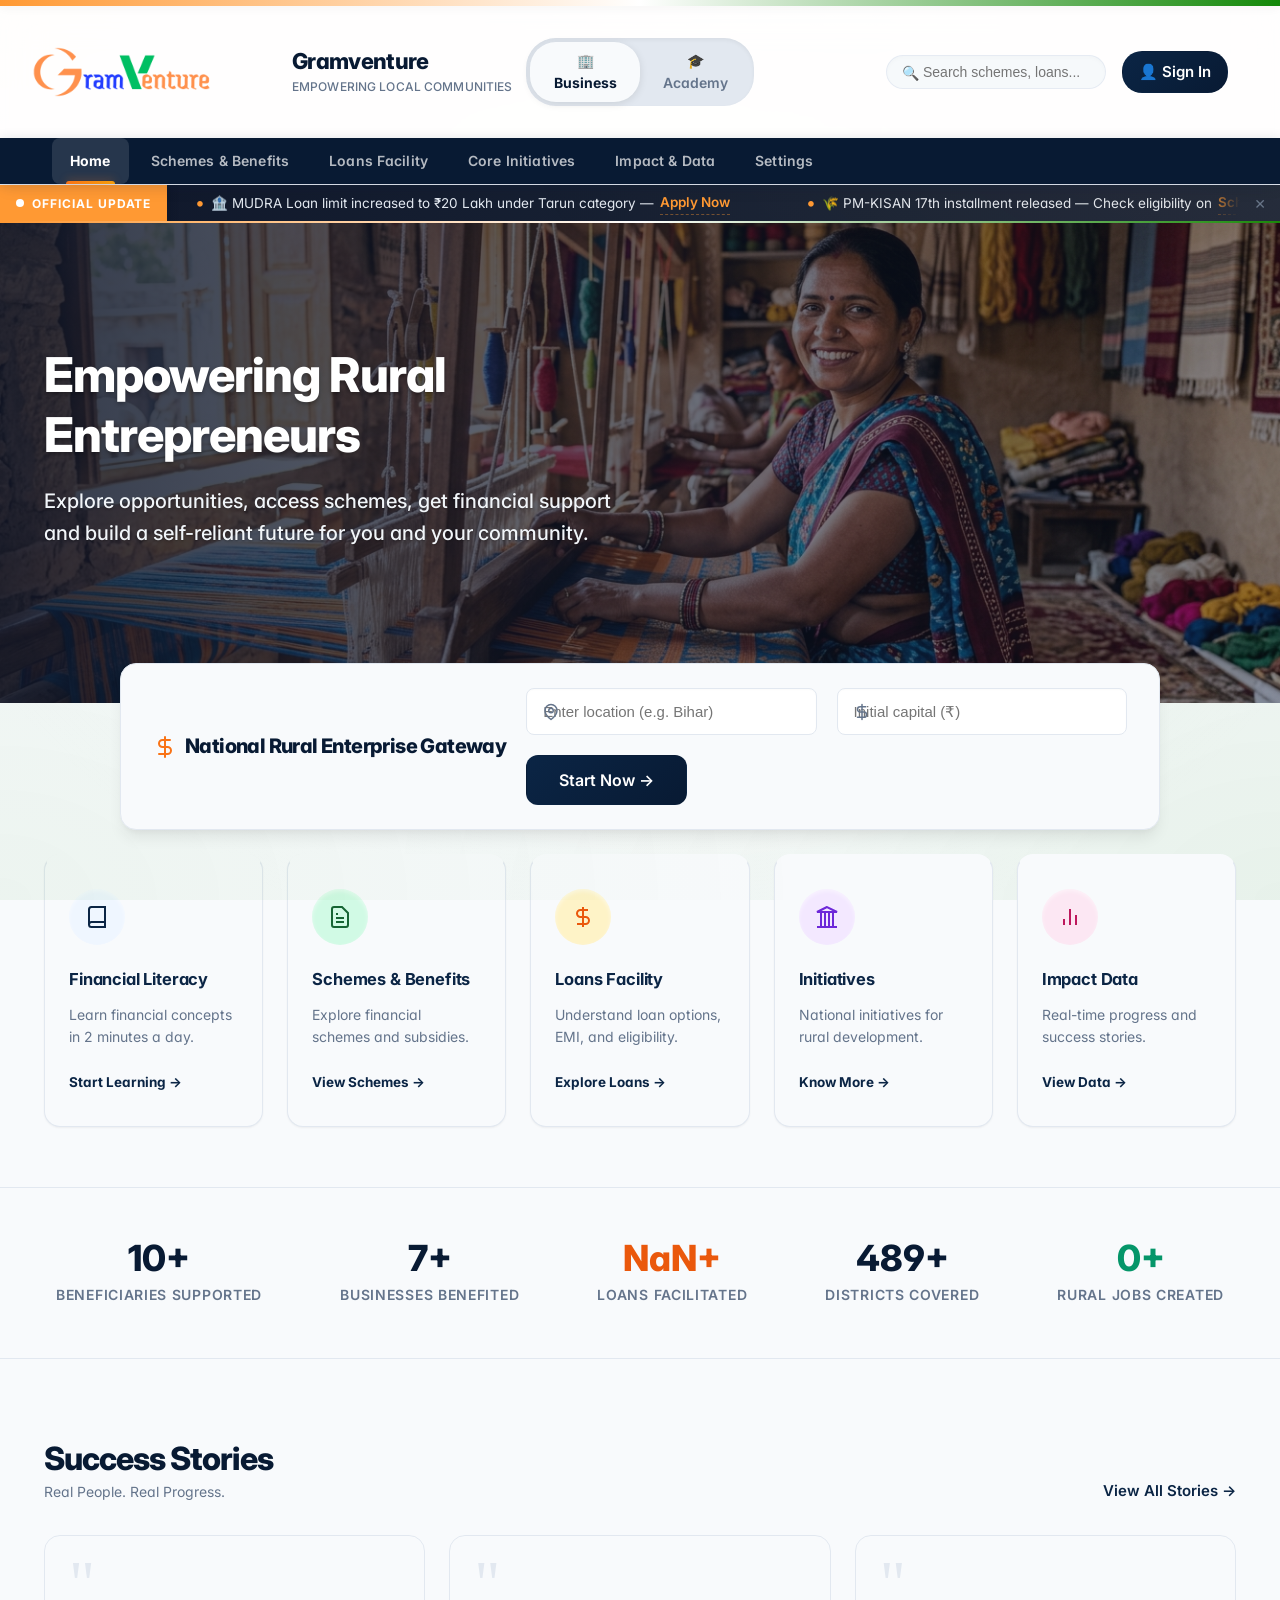
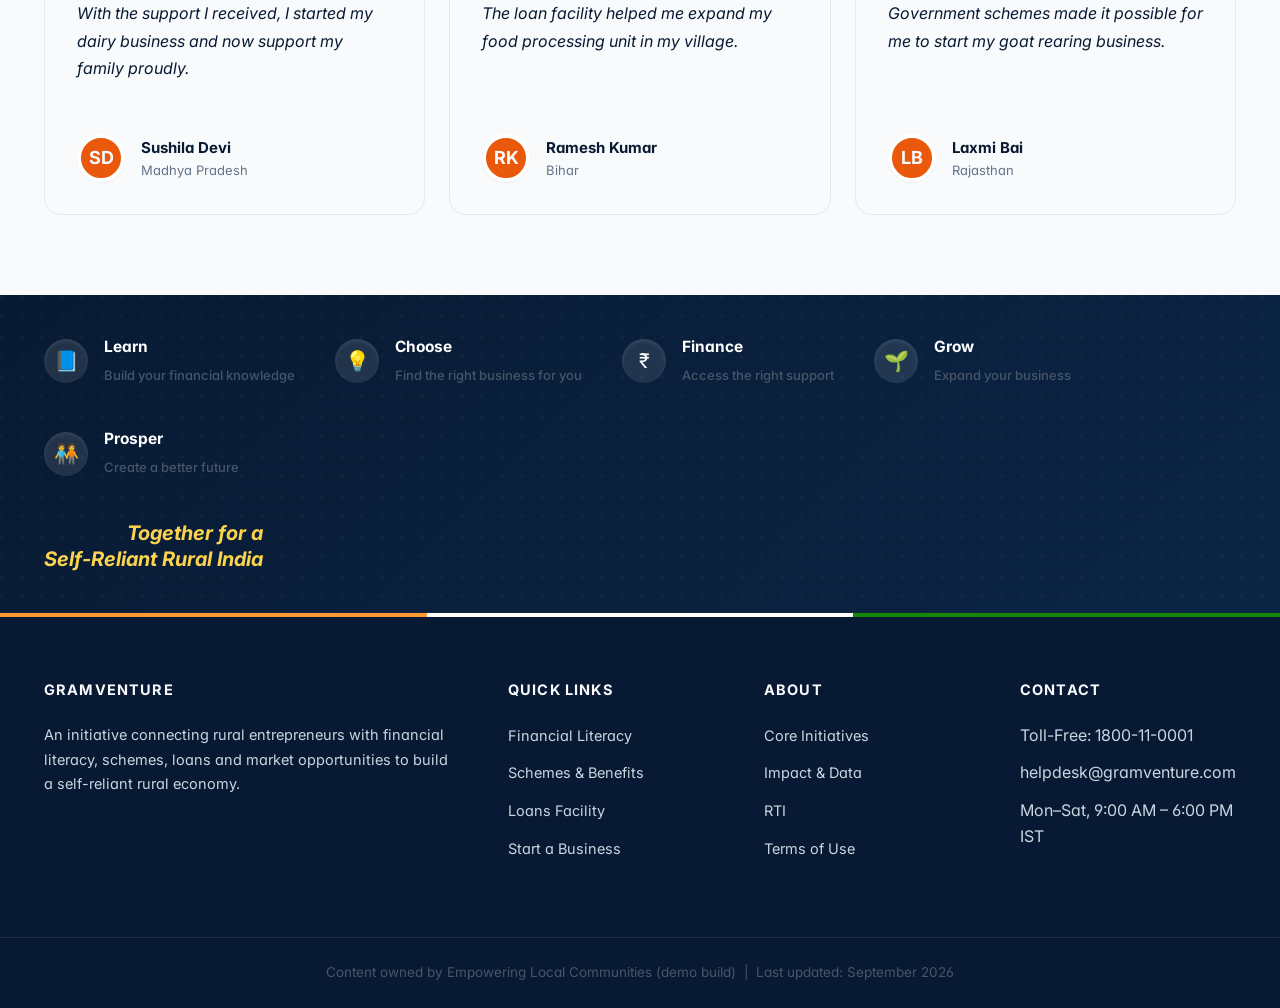
==== commit f7d7586c: "Update Academy UI, fix logo sizing, and finalize Chaupal theme" ====
--- a/index.html
+++ b/index.html
@@ -1,297 +1,372 @@
 <!DOCTYPE html>
 <html lang="en">
+
 <head>
-<meta charset="UTF-8">
-<meta name="viewport" content="width=device-width, initial-scale=1.0">
-<title>Home | Gramventure</title>
-<meta name="description" content="Gramventure — opportunities for stronger communities.">
-<link rel="icon" href="assets/img/gramventure_logo_new.png">
-<link rel="stylesheet" href="assets/css/style.css">
+  <meta charset="UTF-8">
+  <meta name="viewport" content="width=device-width, initial-scale=1.0">
+  <title>Home | Gramventure</title>
+  <meta name="description" content="Gramventure — opportunities for stronger communities.">
+  <link rel="icon" href="assets/img/gramventure_logo_new.png">
+  <link rel="stylesheet" href="assets/css/style.css">
 
   <meta name="view-transition" content="same-origin">
 </head>
+
 <body>
 
-<a class="skip-link" href="#main">Skip to Main Content</a>
-
-<header class="site-header gov-header">
-  <div class="header-row">
-    <a class="brand" href="index.html" style="text-decoration:none; display:flex; align-items:center;">
-      <img src="assets/img/gramventure_logo_new.png" alt="Gramventure Logo" style="height: 50px; margin-right: 12px; object-fit: contain;">
-      <div class="brand-text">
-        
-        <p class="gov-subtitle">Empowering Local Communities</p>
-      </div>
-    </a>
-    
-      <div class="app-switcher" id="mainSwitcher" style="display:inline-flex; background:#f1f5f9; border-radius:24px; padding:4px; align-items:center; ">
-        <div class="switcher-bg" style="position:absolute; top:4px; left:4px; bottom:4px; width:94px; background:#fff; border-radius:20px; box-shadow:0 2px 8px rgba(0,0,0,0.1); transition:transform 0.3s cubic-bezier(0.4, 0, 0.2, 1); transform:translateX(0);"></div>
-        <a href="index.html" class="switch-btn" style="position:relative; z-index:1; padding:8px 16px; font-size:14px; font-weight:700; color:#0f172a; text-decoration:none; width: 94px; text-align:center; display:inline-block; box-sizing:border-box;">Business</a>
-        <a href="financial-literacy.html" class="switch-btn" style="position:relative; z-index:1; padding:8px 16px; font-size:14px; font-weight:600; color:#64748b; text-decoration:none; width: 94px; text-align:center; display:inline-block; box-sizing:border-box;">Academy</a>
-      </div>
-
-    <div class="header-actions" style="display: flex; gap: 16px; align-items: center;">
-      <select class="lang-select" aria-label="Select language" style="border: 1px solid var(--grey-200); padding: 10px 14px; border-radius: 8px; font-weight: 600; font-size: 14px; background: #fff; cursor: pointer; color: var(--navy); outline: none;">
-        <option>English</option><option>हिन्दी</option>
-      </select>
-      <form class="search-form gov-search" role="search" onsubmit="return false;">
-        <label for="siteSearch" class="visually-hidden" style="position:absolute;left:-9999px;">Search</label>
-        <input id="siteSearch" type="text" placeholder="Search schemes, loans, businesses, terms...">
-        <button type="submit" aria-label="Search">🔍</button>
-      </form>
-    </div>
-  </div>
-  <nav class="main-nav gov-nav" aria-label="Primary">
-    <div class="container">
-      <ul><li><a class="active" href="index.html">Home</a></li><li><a class="" href="schemes-benefits.html">Schemes & Benefits</a></li><li><a class="" href="loans-facility.html">Loans Facility</a></li><li><a class="" href="government-initiatives.html">Core Initiatives</a></li><li><a class="" href="impact-data.html">Impact & Data</a></li>
-      <li class="login-nav"><a id="loginBtn" href="login.html">👤 Login</a></li>
+  <a class="skip-link" href="#main">Skip to Main Content</a>
+
+  <header class="site-header gov-header">
+    <!-- Main Tier -->
+    <div class="main-tier-row">
+      <a class="brand" href="index.html" style="text-decoration:none; display:flex; align-items:center;">
+        <img src="assets/img/gramventure_logo_new.png" alt="Gramventure Logo" class="brand-logo"
+          style="height: 100px !important; width: auto; object-fit: contain; margin-left: -80px;">
+        <div class="brand-text">
+          <h1 style="font-size: 22px; margin:0; color:var(--navy-dark); font-weight:800; letter-spacing:-0.03em;">
+            Gramventure</h1>
+          <p class="gov-subtitle" style="margin:2px 0 0; font-size:12px; color:var(--grey-500); font-weight:500;">
+            Empowering Local Communities</p>
+        </div>
+      </a>
+
+      <div class="app-switcher" id="mainSwitcher">
+        <div class="switcher-bg"></div>
+        <a href="index.html" class="switch-btn active">🏢 Business</a>
+        <a href="financial-literacy.html" class="switch-btn">🎓 Academy</a>
+      </div>
+
+      <div class="header-actions">
+        <form class="glass-search-form" role="search" onsubmit="return false;">
+          <button type="submit" aria-label="Search">🔍</button>
+          <input id="siteSearch" type="text" placeholder="Search schemes, loans...">
+        </form>
+        <a id="loginBtn" href="login.html" class="btn btn-primary" style="padding: 8px 16px; border-radius: 20px;">👤
+          Sign In</a>
+      </div>
+    </div>
+
+    <!-- Primary Navigation Tier -->
+    <nav class="primary-nav-tier" aria-label="Primary">
+      <ul>
+        <li><a class="active" href="index.html">Home</a></li>
+        <li><a class="" href="schemes-benefits.html">Schemes & Benefits</a></li>
+        <li><a class="" href="loans-facility.html">Loans Facility</a></li>
+        <li><a class="" href="government-initiatives.html">Core Initiatives</a></li>
+        <li><a class="" href="impact-data.html">Impact & Data</a></li>
+        <li><a class="" href="settings.html">Settings</a></li>
       </ul>
-    </div>
-  </nav>
-</header>
-<main id="main">
-
-<!-- Sliding Announcements Bar -->
-<div class="announce-bar" id="announceBar" aria-label="Latest announcements">
-  <div class="announce-label gov-update-badge">
-    <span style="width:8px; height:8px; background:#fff; border-radius:50%; display:inline-block; animation: pulseSubtle 1.5s infinite; margin-right:8px; box-shadow: 0 0 0 0 rgba(255,255,255,0.7);"></span> Official Update
-  </div>
-  <div class="announce-track">
-    <div class="announce-slider" id="announceSlider">
-      <span class="announce-item">🏦 MUDRA Loan limit increased to ₹20 Lakh under Tarun category — <a href="schemes-benefits.html">Apply Now</a></span>
-      <span class="announce-item">🌾 PM-KISAN 17th installment released — Check eligibility on <a href="schemes-benefits.html">Schemes & Benefits</a></span>
-      <span class="announce-item">📋 New MSME Registration portal launched — Register your enterprise in 15 minutes</span>
-      <span class="announce-item">🎓 Free Financial Literacy courses now available — <a href="financial-literacy.html">Start Learning</a></span>
-      <span class="announce-item">💰 Stand-Up India: ₹10 Lakh–₹1 Cr loans for SC/ST & Women entrepreneurs</span>
-      <span class="announce-item">🏪 ODOP (One District One Product) scheme expanded to 150 new districts</span>
-    </div>
-  </div>
-  <button class="announce-close" id="announceClose" aria-label="Close announcements">✕</button>
-</div>
-
-<section class="hero-slider-section">
-  <div class="hero-slider-container" id="heroSlider">
-    
-    <!-- Slide 1 -->
-    <div class="slide active">
-      <div class="slide-bg" style="background-image: url('assets/img/rural_entrepreneur.jpg');"></div>
-      <div class="slide-overlay"></div>
-      <div class="gov-hero-inner">
-        <div class="gov-hero-content">
-          <h2>Empowering Rural Entrepreneurs</h2>
-          <p>Explore opportunities, access schemes, get financial support and build a self-reliant future for you and your community.</p>
-        </div>
-      </div>
-    </div>
-
-    <!-- Slide 2 -->
-    <div class="slide">
-      <div class="slide-bg" style="background-image: url('assets/img/rural_finance.jpg');"></div>
-      <div class="slide-overlay"></div>
-      <div class="gov-hero-inner">
-        <div class="gov-hero-content">
-          <h2>Financial Support for All</h2>
-          <p>Get access to collateral-free loans, low interest rates, and specialized financial modules to grow your rural business.</p>
-        </div>
-      </div>
-    </div>
-
-    <!-- Slide 3 -->
-    <div class="slide">
-      <div class="slide-bg" style="background-image: url('assets/img/rural_impact.jpg');"></div>
-      <div class="slide-overlay"></div>
-      <div class="gov-hero-inner">
-        <div class="gov-hero-content">
-          <h2>Nationwide Impact</h2>
-          <p>Join millions of beneficiaries across India. Track real-time progress and discover inspiring success stories from local entrepreneurs.</p>
-        </div>
-      </div>
-    </div>
-    
-    <div class="slider-controls">
-       <div class="slider-progress" data-idx="0" aria-label="Slide 1"><div class="progress-fill"></div></div>
-       <div class="slider-progress" data-idx="1" aria-label="Slide 2"><div class="progress-fill"></div></div>
-       <div class="slider-progress" data-idx="2" aria-label="Slide 3"><div class="progress-fill"></div></div>
-    </div>
-  </div>
-</section>
-
-<section class="home-cta-section">
-  <div class="gateway-card">
-    <h3 class="gateway-title">
-      <svg width="24" height="24" viewBox="0 0 24 24" fill="none" stroke="currentColor" stroke-width="2" stroke-linecap="round" stroke-linejoin="round" style="color:var(--saffron);"><path d="M12 2v20M17 5H9.5a3.5 3.5 0 0 0 0 7h5a3.5 3.5 0 0 1 0 7H6"/></svg>
-      National Rural Enterprise Gateway
-    </h3>
-    <div class="gateway-inputs">
-      <div class="input-wrapper">
-        <svg width="18" height="18" viewBox="0 0 24 24" fill="none" stroke="currentColor" stroke-width="2" stroke-linecap="round" stroke-linejoin="round" class="input-icon"><path d="M20 10c0 6-8 12-8 12s-8-6-8-12a8 8 0 0 1 16 0Z"/><circle cx="12" cy="10" r="3"/></svg>
-        <input type="text" id="homeLocationInput" class="gateway-input" placeholder="Enter location (e.g. Bihar)">
-      </div>
-      <div class="input-wrapper">
-        <svg width="18" height="18" viewBox="0 0 24 24" fill="none" stroke="currentColor" stroke-width="2" stroke-linecap="round" stroke-linejoin="round" class="input-icon"><path d="M12 2v20M17 5H9.5a3.5 3.5 0 0 0 0 7h5a3.5 3.5 0 0 1 0 7H6"/></svg>
-        <input type="number" id="homeCapitalInput" class="gateway-input" placeholder="Initial capital (₹)">
-      </div>
-      <button id="homeStartBtn" class="btn btn-primary gateway-btn">Start Now →</button>
-    </div>
-  </div>
-</section>
-
-<script>
-document.addEventListener("DOMContentLoaded", function() {
-    const slides = document.querySelectorAll('#heroSlider .slide');
-    const dots = document.querySelectorAll('#heroSlider .slider-progress');
-    let currentSlide = 0;
-    let timer;
-
-    function showSlide(index) {
-        slides.forEach(s => s.classList.remove('active'));
-        dots.forEach(d => { d.classList.remove('active'); d.querySelector('.progress-fill').style.animation = 'none'; });
-        
-        slides[index].classList.add('active');
-        dots[index].classList.add('active');
-        
-        // Trigger reflow to restart animation
-        void dots[index].offsetWidth;
-        dots[index].querySelector('.progress-fill').style.animation = 'fillProgress 5s linear forwards';
-        
-        currentSlide = index;
-    }
-
-    function nextSlide() {
-        let next = (currentSlide + 1) % slides.length;
-        showSlide(next);
-    }
-
-    dots.forEach((dot, idx) => {
-        dot.addEventListener('click', () => {
+    </nav>
+  </header>
+  <main id="main">
+
+    <!-- Sliding Announcements Bar -->
+    <div class="announce-bar" id="announceBar" aria-label="Latest announcements">
+      <div class="announce-label gov-update-badge">
+        <span
+          style="width:8px; height:8px; background:#fff; border-radius:50%; display:inline-block; animation: pulseSubtle 1.5s infinite; margin-right:8px; box-shadow: 0 0 0 0 rgba(255,255,255,0.7);"></span>
+        Official Update
+      </div>
+      <div class="announce-track">
+        <div class="announce-slider" id="announceSlider">
+          <span class="announce-item">🏦 MUDRA Loan limit increased to ₹20 Lakh under Tarun category — <a
+              href="schemes-benefits.html">Apply Now</a></span>
+          <span class="announce-item">🌾 PM-KISAN 17th installment released — Check eligibility on <a
+              href="schemes-benefits.html">Schemes & Benefits</a></span>
+          <span class="announce-item">📋 New MSME Registration portal launched — Register your enterprise in 15
+            minutes</span>
+          <span class="announce-item">🎓 Free Financial Literacy courses now available — <a
+              href="financial-literacy.html">Start Learning</a></span>
+          <span class="announce-item">💰 Stand-Up India: ₹10 Lakh–₹1 Cr loans for SC/ST & Women entrepreneurs</span>
+          <span class="announce-item">🏪 ODOP (One District One Product) scheme expanded to 150 new districts</span>
+        </div>
+      </div>
+      <button class="announce-close" id="announceClose" aria-label="Close announcements">✕</button>
+    </div>
+
+    <section class="hero-slider-section">
+      <div class="hero-slider-container" id="heroSlider">
+
+        <!-- Slide 1 -->
+        <div class="slide active">
+          <div class="slide-bg" style="background-image: url('assets/img/rural_entrepreneur.jpg');"></div>
+          <div class="slide-overlay"></div>
+          <div class="gov-hero-inner">
+            <div class="gov-hero-content">
+              <h2>Empowering Rural Entrepreneurs</h2>
+              <p>Explore opportunities, access schemes, get financial support and build a self-reliant future for you
+                and your community.</p>
+            </div>
+          </div>
+        </div>
+
+        <!-- Slide 2 -->
+        <div class="slide">
+          <div class="slide-bg" style="background-image: url('assets/img/rural_finance.jpg');"></div>
+          <div class="slide-overlay"></div>
+          <div class="gov-hero-inner">
+            <div class="gov-hero-content">
+              <h2>Financial Support for All</h2>
+              <p>Get access to collateral-free loans, low interest rates, and specialized financial modules to grow your
+                rural business.</p>
+            </div>
+          </div>
+        </div>
+
+        <!-- Slide 3 -->
+        <div class="slide">
+          <div class="slide-bg" style="background-image: url('assets/img/rural_impact.jpg');"></div>
+          <div class="slide-overlay"></div>
+          <div class="gov-hero-inner">
+            <div class="gov-hero-content">
+              <h2>Nationwide Impact</h2>
+              <p>Join millions of beneficiaries across India. Track real-time progress and discover inspiring success
+                stories from local entrepreneurs.</p>
+            </div>
+          </div>
+        </div>
+
+        <div class="slider-controls">
+          <div class="slider-progress" data-idx="0" aria-label="Slide 1">
+            <div class="progress-fill"></div>
+          </div>
+          <div class="slider-progress" data-idx="1" aria-label="Slide 2">
+            <div class="progress-fill"></div>
+          </div>
+          <div class="slider-progress" data-idx="2" aria-label="Slide 3">
+            <div class="progress-fill"></div>
+          </div>
+        </div>
+      </div>
+    </section>
+
+    <section class="home-cta-section">
+      <div class="gateway-card">
+        <h3 class="gateway-title">
+          <svg width="24" height="24" viewBox="0 0 24 24" fill="none" stroke="currentColor" stroke-width="2"
+            stroke-linecap="round" stroke-linejoin="round" style="color:var(--saffron);">
+            <path d="M12 2v20M17 5H9.5a3.5 3.5 0 0 0 0 7h5a3.5 3.5 0 0 1 0 7H6" />
+          </svg>
+          National Rural Enterprise Gateway
+        </h3>
+        <div class="gateway-inputs">
+          <div class="input-wrapper">
+            <svg width="18" height="18" viewBox="0 0 24 24" fill="none" stroke="currentColor" stroke-width="2"
+              stroke-linecap="round" stroke-linejoin="round" class="input-icon">
+              <path d="M20 10c0 6-8 12-8 12s-8-6-8-12a8 8 0 0 1 16 0Z" />
+              <circle cx="12" cy="10" r="3" />
+            </svg>
+            <input type="text" id="homeLocationInput" class="gateway-input" placeholder="Enter location (e.g. Bihar)">
+          </div>
+          <div class="input-wrapper">
+            <svg width="18" height="18" viewBox="0 0 24 24" fill="none" stroke="currentColor" stroke-width="2"
+              stroke-linecap="round" stroke-linejoin="round" class="input-icon">
+              <path d="M12 2v20M17 5H9.5a3.5 3.5 0 0 0 0 7h5a3.5 3.5 0 0 1 0 7H6" />
+            </svg>
+            <input type="number" id="homeCapitalInput" class="gateway-input" placeholder="Initial capital (₹)">
+          </div>
+          <button id="homeStartBtn" class="btn btn-primary gateway-btn">Start Now →</button>
+        </div>
+      </div>
+    </section>
+
+    <script>
+      document.addEventListener("DOMContentLoaded", function () {
+        const slides = document.querySelectorAll('#heroSlider .slide');
+        const dots = document.querySelectorAll('#heroSlider .slider-progress');
+        let currentSlide = 0;
+        let timer;
+
+        function showSlide(index) {
+          slides.forEach(s => s.classList.remove('active'));
+          dots.forEach(d => { d.classList.remove('active'); d.querySelector('.progress-fill').style.animation = 'none'; });
+
+          slides[index].classList.add('active');
+          dots[index].classList.add('active');
+
+          // Trigger reflow to restart animation
+          void dots[index].offsetWidth;
+          dots[index].querySelector('.progress-fill').style.animation = 'fillProgress 5s linear forwards';
+
+          currentSlide = index;
+        }
+
+        function nextSlide() {
+          let next = (currentSlide + 1) % slides.length;
+          showSlide(next);
+        }
+
+        dots.forEach((dot, idx) => {
+          dot.addEventListener('click', () => {
             showSlide(idx);
             resetTimer();
+          });
         });
-    });
-
-    function startTimer() {
-        timer = setInterval(nextSlide, 5000);
-    }
-    
-    function resetTimer() {
-        clearInterval(timer);
-        startTimer();
-    }
-
-    if(slides.length > 0) {
-       startTimer();
-    }
-});
-</script>
-
-<section class="gov-card-grid" aria-label="Explore sections" style="padding-top: 24px;">
-  <div class="gov-card">
-    <div class="icon-wrap" style="background:var(--blue-bg);color:var(--navy);"><svg width="24" height="24" fill="none" stroke="currentColor" stroke-width="2" viewBox="0 0 24 24"><path d="M4 19.5v-15A2.5 2.5 0 0 1 6.5 2H20v20H6.5a2.5 2.5 0 0 1 0-5H20"/></svg></div>
-    <h3>Financial Literacy</h3>
-    <p>Learn financial concepts in 2 minutes a day.</p>
-    <a href="financial-literacy.html">Start Learning →</a>
-  </div>
-  <div class="gov-card">
-    <div class="icon-wrap" style="background:var(--green-bg);color:var(--green-dark);"><svg width="24" height="24" fill="none" stroke="currentColor" stroke-width="2" viewBox="0 0 24 24"><path d="M14 2H6a2 2 0 0 0-2 2v16a2 2 0 0 0 2 2h12a2 2 0 0 0 2-2V8z"/><line x1="16" y1="13" x2="8" y2="13"/><line x1="16" y1="17" x2="8" y2="17"/><polyline points="10 9 9 9 8 9"/></svg></div>
-    <h3>Schemes &amp; Benefits</h3>
-    <p>Explore financial schemes and subsidies.</p>
-    <a href="schemes-benefits.html">View Schemes →</a>
-  </div>
-  <div class="gov-card">
-    <div class="icon-wrap" style="background:var(--amber-bg);color:var(--saffron-dark);"><svg width="24" height="24" fill="none" stroke="currentColor" stroke-width="2" viewBox="0 0 24 24"><path d="M12 2v20M17 5H9.5a3.5 3.5 0 0 0 0 7h5a3.5 3.5 0 0 1 0 7H6"/></svg></div>
-    <h3>Loans Facility</h3>
-    <p>Understand loan options, EMI, and eligibility.</p>
-    <a href="loans-facility.html">Explore Loans →</a>
-  </div>
-  <div class="gov-card">
-    <div class="icon-wrap" style="background:var(--purple-bg);color:#6d28d9;"><svg width="24" height="24" fill="none" stroke="currentColor" stroke-width="2" viewBox="0 0 24 24"><polygon points="12 2 2 7 22 7 12 2"/><line x1="6" y1="22" x2="6" y2="7"/><line x1="10" y1="22" x2="10" y2="7"/><line x1="14" y1="22" x2="14" y2="7"/><line x1="18" y1="22" x2="18" y2="7"/><line x1="2" y1="22" x2="22" y2="22"/></svg></div>
-    <h3>Initiatives</h3>
-    <p>National initiatives for rural development.</p>
-    <a href="government-initiatives.html">Know More →</a>
-  </div>
-  <div class="gov-card">
-    <div class="icon-wrap" style="background:var(--pink-bg);color:#be185d;"><svg width="24" height="24" fill="none" stroke="currentColor" stroke-width="2" viewBox="0 0 24 24"><line x1="18" y1="20" x2="18" y2="10"/><line x1="12" y1="20" x2="12" y2="4"/><line x1="6" y1="20" x2="6" y2="14"/></svg></div>
-    <h3>Impact Data</h3>
-    <p>Real-time progress and success stories.</p>
-    <a href="impact-data.html">View Data →</a>
-  </div>
-</section>
-
-<section class="stats-strip" aria-label="Key statistics">
-  <div class="container" id="statsStrip"></div>
-</section>
-
-<section class="stories-section">
-  <div class="stories-head">
-    <div>
-      <h2 style="margin-bottom:2px;">Success Stories</h2>
-      <p class="muted" style="margin:0;">Real People. Real Progress.</p>
-    </div>
-    <a href="impact-data.html">View All Stories →</a>
-  </div>
-  <div class="stories-row" id="storiesRow"></div>
-</section>
-
-<section class="ribbon">
-  <div class="container">
-    <div class="ribbon-steps">
-      <div class="ribbon-step"><div class="icon-wrap">📘</div><div><b>Learn</b><span>Build your financial knowledge</span></div></div>
-      <div class="ribbon-step"><div class="icon-wrap">💡</div><div><b>Choose</b><span>Find the right business for you</span></div></div>
-      <div class="ribbon-step"><div class="icon-wrap">₹</div><div><b>Finance</b><span>Access the right support</span></div></div>
-      <div class="ribbon-step"><div class="icon-wrap">🌱</div><div><b>Grow</b><span>Expand your business</span></div></div>
-      <div class="ribbon-step"><div class="icon-wrap">🧑‍🤝‍🧑</div><div><b>Prosper</b><span>Create a better future</span></div></div>
-    </div>
-    <div class="ribbon-slogan">Together for a<br>Self-Reliant Rural India</div>
-  </div>
-</section>
-
-</main>
-
-<footer class="site-footer">
-  <div class="footer-grid">
-    <div>
-      <h4>Gramventure</h4>
-      <p>An initiative connecting rural entrepreneurs with financial literacy, schemes, loans and market opportunities to build a self-reliant rural economy.</p>
-    </div>
-    <div>
-      <h4>Quick Links</h4>
-      <ul>
-        <li><a href="financial-literacy.html">Financial Literacy</a></li>
-        <li><a href="schemes-benefits.html">Schemes &amp; Benefits</a></li>
-        <li><a href="loans-facility.html">Loans Facility</a></li>
-        <li><a href="start-business.html">Start a Business</a></li>
-      </ul>
-    </div>
-    <div>
-      <h4>About</h4>
-      <ul>
-        <li><a href="government-initiatives.html">Core Initiatives</a></li>
-        <li><a href="impact-data.html">Impact &amp; Data</a></li>
-        <li><a href="#">RTI</a></li>
-        <li><a href="#">Terms of Use</a></li>
-      </ul>
-    </div>
-    <div>
-      <h4>Contact</h4>
-      <ul>
-        <li>Toll-Free: 1800-11-0001</li>
-        <li>helpdesk@gramventure.com</li>
-        <li>Mon–Sat, 9:00 AM – 6:00 PM IST</li>
-      </ul>
-    </div>
-  </div>
-  <div class="footer-bottom">
-    Content owned by Empowering Local Communities (demo build) &nbsp;|&nbsp; Last updated: September 2026
-  </div>
-</footer>
-<script src="assets/js/data.js"></script>
-<script src="assets/js/i18n.js"></script>
-<script src="assets/js/main.js"></script>
-
-<script>
-document.addEventListener("DOMContentLoaded", ()=>{
-  const s = REI_DATA.stats;
-  document.getElementById("statsStrip").innerHTML = `
+
+        function startTimer() {
+          timer = setInterval(nextSlide, 5000);
+        }
+
+        function resetTimer() {
+          clearInterval(timer);
+          startTimer();
+        }
+
+        if (slides.length > 0) {
+          startTimer();
+        }
+      });
+    </script>
+
+    <section class="gov-card-grid" aria-label="Explore sections" style="padding-top: 24px;">
+      <div class="gov-card">
+        <div class="icon-wrap" style="background:var(--blue-bg);color:var(--navy);"><svg width="24" height="24"
+            fill="none" stroke="currentColor" stroke-width="2" viewBox="0 0 24 24">
+            <path d="M4 19.5v-15A2.5 2.5 0 0 1 6.5 2H20v20H6.5a2.5 2.5 0 0 1 0-5H20" />
+          </svg></div>
+        <h3>Financial Literacy</h3>
+        <p>Learn financial concepts in 2 minutes a day.</p>
+        <a href="financial-literacy.html">Start Learning →</a>
+      </div>
+      <div class="gov-card">
+        <div class="icon-wrap" style="background:var(--green-bg);color:var(--green-dark);"><svg width="24" height="24"
+            fill="none" stroke="currentColor" stroke-width="2" viewBox="0 0 24 24">
+            <path d="M14 2H6a2 2 0 0 0-2 2v16a2 2 0 0 0 2 2h12a2 2 0 0 0 2-2V8z" />
+            <line x1="16" y1="13" x2="8" y2="13" />
+            <line x1="16" y1="17" x2="8" y2="17" />
+            <polyline points="10 9 9 9 8 9" />
+          </svg></div>
+        <h3>Schemes &amp; Benefits</h3>
+        <p>Explore financial schemes and subsidies.</p>
+        <a href="schemes-benefits.html">View Schemes →</a>
+      </div>
+      <div class="gov-card">
+        <div class="icon-wrap" style="background:var(--amber-bg);color:var(--saffron-dark);"><svg width="24" height="24"
+            fill="none" stroke="currentColor" stroke-width="2" viewBox="0 0 24 24">
+            <path d="M12 2v20M17 5H9.5a3.5 3.5 0 0 0 0 7h5a3.5 3.5 0 0 1 0 7H6" />
+          </svg></div>
+        <h3>Loans Facility</h3>
+        <p>Understand loan options, EMI, and eligibility.</p>
+        <a href="loans-facility.html">Explore Loans →</a>
+      </div>
+      <div class="gov-card">
+        <div class="icon-wrap" style="background:var(--purple-bg);color:#6d28d9;"><svg width="24" height="24"
+            fill="none" stroke="currentColor" stroke-width="2" viewBox="0 0 24 24">
+            <polygon points="12 2 2 7 22 7 12 2" />
+            <line x1="6" y1="22" x2="6" y2="7" />
+            <line x1="10" y1="22" x2="10" y2="7" />
+            <line x1="14" y1="22" x2="14" y2="7" />
+            <line x1="18" y1="22" x2="18" y2="7" />
+            <line x1="2" y1="22" x2="22" y2="22" />
+          </svg></div>
+        <h3>Initiatives</h3>
+        <p>National initiatives for rural development.</p>
+        <a href="government-initiatives.html">Know More →</a>
+      </div>
+      <div class="gov-card">
+        <div class="icon-wrap" style="background:var(--pink-bg);color:#be185d;"><svg width="24" height="24" fill="none"
+            stroke="currentColor" stroke-width="2" viewBox="0 0 24 24">
+            <line x1="18" y1="20" x2="18" y2="10" />
+            <line x1="12" y1="20" x2="12" y2="4" />
+            <line x1="6" y1="20" x2="6" y2="14" />
+          </svg></div>
+        <h3>Impact Data</h3>
+        <p>Real-time progress and success stories.</p>
+        <a href="impact-data.html">View Data →</a>
+      </div>
+    </section>
+
+    <section class="stats-strip" aria-label="Key statistics">
+      <div class="container" id="statsStrip"></div>
+    </section>
+
+    <section class="stories-section">
+      <div class="stories-head">
+        <div>
+          <h2 style="margin-bottom:2px;">Success Stories</h2>
+          <p class="muted" style="margin:0;">Real People. Real Progress.</p>
+        </div>
+        <a href="impact-data.html">View All Stories →</a>
+      </div>
+      <div class="stories-row" id="storiesRow"></div>
+    </section>
+
+    <section class="ribbon">
+      <div class="container">
+        <div class="ribbon-steps">
+          <div class="ribbon-step">
+            <div class="icon-wrap">📘</div>
+            <div><b>Learn</b><span>Build your financial knowledge</span></div>
+          </div>
+          <div class="ribbon-step">
+            <div class="icon-wrap">💡</div>
+            <div><b>Choose</b><span>Find the right business for you</span></div>
+          </div>
+          <div class="ribbon-step">
+            <div class="icon-wrap">₹</div>
+            <div><b>Finance</b><span>Access the right support</span></div>
+          </div>
+          <div class="ribbon-step">
+            <div class="icon-wrap">🌱</div>
+            <div><b>Grow</b><span>Expand your business</span></div>
+          </div>
+          <div class="ribbon-step">
+            <div class="icon-wrap">🧑‍🤝‍🧑</div>
+            <div><b>Prosper</b><span>Create a better future</span></div>
+          </div>
+        </div>
+        <div class="ribbon-slogan">Together for a<br>Self-Reliant Rural India</div>
+      </div>
+    </section>
+
+  </main>
+
+  <footer class="site-footer">
+    <div class="footer-grid">
+      <div>
+        <h4>Gramventure</h4>
+        <p>An initiative connecting rural entrepreneurs with financial literacy, schemes, loans and market opportunities
+          to build a self-reliant rural economy.</p>
+      </div>
+      <div>
+        <h4>Quick Links</h4>
+        <ul>
+          <li><a href="financial-literacy.html">Financial Literacy</a></li>
+          <li><a href="schemes-benefits.html">Schemes &amp; Benefits</a></li>
+          <li><a href="loans-facility.html">Loans Facility</a></li>
+          <li><a href="start-business.html">Start a Business</a></li>
+        </ul>
+      </div>
+      <div>
+        <h4>About</h4>
+        <ul>
+          <li><a href="government-initiatives.html">Core Initiatives</a></li>
+          <li><a href="impact-data.html">Impact &amp; Data</a></li>
+          <li><a href="#">RTI</a></li>
+          <li><a href="#">Terms of Use</a></li>
+        </ul>
+      </div>
+      <div>
+        <h4>Contact</h4>
+        <ul>
+          <li>Toll-Free: 1800-11-0001</li>
+          <li>helpdesk@gramventure.com</li>
+          <li>Mon–Sat, 9:00 AM – 6:00 PM IST</li>
+        </ul>
+      </div>
+    </div>
+    <div class="footer-bottom">
+      Content owned by Empowering Local Communities (demo build) &nbsp;|&nbsp; Last updated: September 2026
+    </div>
+  </footer>
+  <script src="assets/js/data.js"></script>
+  <script src="assets/js/i18n.js"></script>
+  <script src="assets/js/main.js"></script>
+
+  <script>
+    document.addEventListener("DOMContentLoaded", () => {
+      const s = REI_DATA.stats;
+      document.getElementById("statsStrip").innerHTML = `
     <div class="stat" style="display: flex; flex-direction: column; gap: 8px;">
       <div class="stat-num" style="font-size: 36px; font-weight: 800; color: var(--navy-dark); line-height: 1;">${s.beneficiaries}</div>
       <div class="stat-label" style="font-size: 14px; color: var(--grey-500); font-weight: 600; text-transform: uppercase; letter-spacing: 0.05em;">Beneficiaries Supported</div>
@@ -313,7 +388,7 @@
       <div class="stat-label" style="font-size: 14px; color: var(--grey-500); font-weight: 600; text-transform: uppercase; letter-spacing: 0.05em;">Rural Jobs Created</div>
     </div>
   `;
-  document.getElementById("storiesRow").innerHTML = REI_DATA.stories.slice(0,3).map(st => `
+      document.getElementById("storiesRow").innerHTML = REI_DATA.stories.slice(0, 3).map(st => `
     <div class="story-card" style="padding: 32px; border-radius: var(--radius-lg); background: var(--white); box-shadow: var(--shadow-md); display: flex; flex-direction: column; justify-content: space-between; border: 1px solid var(--grey-200); position: relative; transition: transform 0.3s;">
       <div style="font-size: 64px; color: var(--grey-200); position: absolute; top: 16px; left: 24px; font-family: Georgia, serif; line-height: 1;">"</div>
       <p style="font-size: 16px; color: var(--navy-dark); line-height: 1.7; margin: 32px 0 32px; z-index: 1;">${st.quote}</p>
@@ -328,113 +403,114 @@
     </div>
   `).join("");
 
-  // Counter Animation
-  function animateValue(obj, start, end, duration) {
-    let startTimestamp = null;
-    const step = (timestamp) => {
-      if (!startTimestamp) startTimestamp = timestamp;
-      const progress = Math.min((timestamp - startTimestamp) / duration, 1);
-      // easeOutExpo
-      const easeProgress = progress === 1 ? 1 : 1 - Math.pow(2, -10 * progress);
-      const current = Math.floor(easeProgress * (end - start) + start);
-      
-      let formatted = current.toString();
-      if(end >= 1000000) {
-        formatted = (current / 1000000).toFixed(1).replace('.0','') + 'M+';
-      } else if (end >= 1000) {
-        formatted = (current / 1000).toFixed(0) + 'K+';
-      } else {
-        formatted += '+';
-      }
-      obj.innerHTML = formatted;
-      if (progress < 1) {
+      // Counter Animation
+      function animateValue(obj, start, end, duration) {
+        let startTimestamp = null;
+        const step = (timestamp) => {
+          if (!startTimestamp) startTimestamp = timestamp;
+          const progress = Math.min((timestamp - startTimestamp) / duration, 1);
+          // easeOutExpo
+          const easeProgress = progress === 1 ? 1 : 1 - Math.pow(2, -10 * progress);
+          const current = Math.floor(easeProgress * (end - start) + start);
+
+          let formatted = current.toString();
+          if (end >= 1000000) {
+            formatted = (current / 1000000).toFixed(1).replace('.0', '') + 'M+';
+          } else if (end >= 1000) {
+            formatted = (current / 1000).toFixed(0) + 'K+';
+          } else {
+            formatted += '+';
+          }
+          obj.innerHTML = formatted;
+          if (progress < 1) {
+            window.requestAnimationFrame(step);
+          }
+        };
         window.requestAnimationFrame(step);
       }
-    };
-    window.requestAnimationFrame(step);
-  }
-
-  const statNums = document.querySelectorAll('.stat-num');
-  const observer = new IntersectionObserver((entries, observer) => {
-    entries.forEach(entry => {
-      if (entry.isIntersecting) {
-        const el = entry.target;
-        // Parse the target number from the text (e.g. "2.5M+", "45K+", "500+")
-        let text = el.innerText.replace('+','');
-        let target = 0;
-        if(text.includes('M')) { target = parseFloat(text) * 1000000; }
-        else if(text.includes('K')) { target = parseFloat(text) * 1000; }
-        else { target = parseInt(text); }
-        
-        animateValue(el, 0, target, 2000);
-        observer.unobserve(el);
-      }
+
+      const statNums = document.querySelectorAll('.stat-num');
+      const observer = new IntersectionObserver((entries, observer) => {
+        entries.forEach(entry => {
+          if (entry.isIntersecting) {
+            const el = entry.target;
+            // Parse the target number from the text (e.g. "2.5M+", "45K+", "500+")
+            let text = el.innerText.replace('+', '');
+            let target = 0;
+            if (text.includes('M')) { target = parseFloat(text) * 1000000; }
+            else if (text.includes('K')) { target = parseFloat(text) * 1000; }
+            else { target = parseInt(text); }
+
+            animateValue(el, 0, target, 2000);
+            observer.unobserve(el);
+          }
+        });
+      }, { threshold: 0.5 });
+
+      statNums.forEach(num => observer.observe(num));
+
     });
-  }, { threshold: 0.5 });
-  
-  statNums.forEach(num => observer.observe(num));
-
-});
-</script>
-
-<script src="assets/js/animate-stats.js"></script>
-
-<script>
-  document.addEventListener('DOMContentLoaded', () => {
-    const switcher = document.getElementById('mainSwitcher');
-    if (!switcher) return;
-    const bg = switcher.querySelector('.switcher-bg');
-    const btns = switcher.querySelectorAll('.switch-btn');
-    
-    btns.forEach((btn, index) => {
-      btn.addEventListener('click', (e) => {
-        // If it's already active, do nothing
-        if (btn.style.color === 'rgb(15, 23, 42)' || btn.style.color === 'rgb(109, 40, 217)' || btn.style.fontWeight === '700') {
-           // We are already on this page
-        } else {
-           e.preventDefault();
-           const targetUrl = btn.href;
-           
-           // Slide the background
-           bg.style.transform = index === 0 ? 'translateX(0)' : 'translateX(94px)';
-           
-           // Update colors immediately for feel
-           btns[0].style.color = index === 0 ? '#0f172a' : '#64748b';
-           btns[0].style.fontWeight = index === 0 ? '700' : '600';
-           
-           btns[1].style.color = index === 1 ? '#6d28d9' : '#64748b';
-           btns[1].style.fontWeight = index === 1 ? '700' : '600';
-
-           // Wait for slide animation (300ms) then navigate
-           setTimeout(() => {
-             window.location.href = targetUrl;
-           }, 300);
-        }
+  </script>
+
+  <script src="assets/js/animate-stats.js"></script>
+
+  <script>
+    document.addEventListener('DOMContentLoaded', () => {
+      const switcher = document.getElementById('mainSwitcher');
+      if (!switcher) return;
+      const bg = switcher.querySelector('.switcher-bg');
+      const btns = switcher.querySelectorAll('.switch-btn');
+
+      btns.forEach((btn, index) => {
+        btn.addEventListener('click', (e) => {
+          // If it's already active, do nothing
+          if (btn.style.color === 'rgb(15, 23, 42)' || btn.style.color === 'rgb(109, 40, 217)' || btn.style.fontWeight === '700') {
+            // We are already on this page
+          } else {
+            e.preventDefault();
+            const targetUrl = btn.href;
+
+            // Slide the background
+            bg.style.transform = index === 0 ? 'translateX(0)' : 'translateX(94px)';
+
+            // Update colors immediately for feel
+            btns[0].style.color = index === 0 ? '#0f172a' : '#64748b';
+            btns[0].style.fontWeight = index === 0 ? '700' : '600';
+
+            btns[1].style.color = index === 1 ? '#6d28d9' : '#64748b';
+            btns[1].style.fontWeight = index === 1 ? '700' : '600';
+
+            // Wait for slide animation (300ms) then navigate
+            setTimeout(() => {
+              window.location.href = targetUrl;
+            }, 300);
+          }
+        });
       });
     });
-  });
-</script>
-
-<script>
-// Announcement Ticker: duplicate items for seamless infinite loop
-(function() {
-  const slider = document.getElementById('announceSlider');
-  if (!slider) return;
-  
-  // Clone all items and append for seamless loop
-  const items = slider.innerHTML;
-  slider.innerHTML = items + items;
-  
-  // Close button
-  const closeBtn = document.getElementById('announceClose');
-  const bar = document.getElementById('announceBar');
-  if (closeBtn && bar) {
-    closeBtn.addEventListener('click', () => {
-      bar.classList.add('hidden');
-    });
-  }
-})();
-</script>
+  </script>
+
+  <script>
+    // Announcement Ticker: duplicate items for seamless infinite loop
+    (function () {
+      const slider = document.getElementById('announceSlider');
+      if (!slider) return;
+
+      // Clone all items and append for seamless loop
+      const items = slider.innerHTML;
+      slider.innerHTML = items + items;
+
+      // Close button
+      const closeBtn = document.getElementById('announceClose');
+      const bar = document.getElementById('announceBar');
+      if (closeBtn && bar) {
+        closeBtn.addEventListener('click', () => {
+          bar.classList.add('hidden');
+        });
+      }
+    })();
+  </script>
 
 </body>
+
 </html>
--- a/assets/css/style.css
+++ b/assets/css/style.css
@@ -15,7 +15,8 @@
   --green-dark: #166534;
   --ink: #1e293b;
   --grey-700: #475569;
-  --grey-500: #94A3B8;
+  --grey-500: #64748b;
+  --grey-600: #475569;
   --grey-200: #E2E8F0;
   --grey-100: #F1F5F9;
   --white: #f8fafc;
@@ -117,12 +118,12 @@
 /* ---------- Header ---------- */
 .site-header { background: rgba(255, 255, 255, 0.85); backdrop-filter: blur(16px); -webkit-backdrop-filter: blur(16px); border-bottom: 1px solid rgba(226, 232, 240, 0.6); position: sticky; top: 0; z-index: 100; box-shadow: 0 4px 6px -1px rgba(0,0,0,0.02); }
 .header-row { display: flex; align-items: center; justify-content: space-between; padding: 16px 24px; gap: 24px; flex-wrap: wrap; }
-.brand { display: flex; align-items: center; gap: 16px; transition: transform 0.2s ease; }
+.brand { display: flex; align-items: center; gap: 16px; transition: transform 0.2s ease; white-space: nowrap; }
 .brand:hover { transform: translateY(-1px); }
 .brand-mark { width: 56px; height: 56px; border-radius: 16px; background: linear-gradient(135deg, var(--white), var(--grey-100)); display: flex; align-items: center; justify-content: center; border: 1px solid var(--grey-200); flex-shrink: 0; box-shadow: var(--shadow-sm); font-size: 26px; }
 .brand-text h1 { font-size: 26px; margin: 0; color: var(--navy-dark); font-weight: 800; letter-spacing: -0.03em; }
-.brand-text p { margin: 2px 0 0; font-size: 14px; color: var(--grey-500); font-weight: 500; letter-spacing: 0.01em; }
-.brand-links { font-size: 12px; color: var(--grey-500); margin-top: 4px; font-weight: 600; text-transform: uppercase; letter-spacing: 0.05em; }
+.brand-text p { margin: 2px 0 0; font-size: 14px; color: var(--grey-700); font-weight: 500; letter-spacing: 0.01em; }
+.brand-links { font-size: 12px; color: var(--grey-700); margin-top: 4px; font-weight: 600; text-transform: uppercase; letter-spacing: 0.05em; }
 .brand-links span { margin-right: 8px; }
 
 .search-form { flex: 1; max-width: 480px; display: flex; box-shadow: var(--shadow-sm); border-radius: 8px; transition: box-shadow 0.2s ease; }
@@ -215,7 +216,7 @@
 .hero-inner { position: relative; display: grid; grid-template-columns: 1.1fr 0.9fr; gap: 60px; align-items: center; padding: 40px 24px; max-width: var(--maxw); margin: 0 auto; z-index: 1; }
 .hero-tag { display: inline-block; background: rgba(255, 255, 255, 0.1); backdrop-filter: blur(4px); padding: 6px 16px; border-radius: 20px; color: var(--saffron); font-weight: 700; font-size: 13px; letter-spacing: 0.05em; margin-bottom: 24px; border: 1px solid rgba(255,255,255,0.05); text-transform: uppercase; }
 .hero h2 { color: #fff; font-size: 46px; margin-bottom: 20px; line-height: 1.15; font-weight: 800; letter-spacing: -0.03em; }
-.hero p { color: #cbd5e1; font-size: 18px; max-width: 540px; margin-bottom: 32px; font-weight: 400; line-height: 1.6; }
+.hero p { color: #e2e8f0; font-size: 18px; max-width: 540px; margin-bottom: 32px; font-weight: 400; line-height: 1.6; }
 .hero-art {
   position: relative; height: 340px; border-radius: 24px;
   background: linear-gradient(160deg, rgba(255,255,255,0.05), rgba(255,255,255,0.01));
@@ -249,7 +250,7 @@
 .info-card > * { position: relative; z-index: 1; }
 .info-card .icon-wrap { width: 48px; height: 48px; border-radius: 12px; display: flex; align-items: center; justify-content: center; margin-bottom: 20px; font-size: 24px; box-shadow: inset 0 2px 4px rgba(255,255,255,0.5); }
 .info-card h3 { font-size: 18px; margin-bottom: 10px; font-weight: 700; }
-.info-card p { font-size: 14px; color: var(--grey-500); margin-bottom: 20px; min-height: 64px; line-height: 1.6; }
+.info-card p { font-size: 14px; color: var(--grey-700); margin-bottom: 20px; min-height: 64px; line-height: 1.6; }
 .info-card a { font-size: 14px; font-weight: 700; display: inline-flex; align-items: center; gap: 4px; }
 .info-card a:hover { gap: 8px; } /* micro-animation for arrow */
 
@@ -266,7 +267,7 @@
 .stat:hover { background: var(--grey-100); }
 .stat .icon-wrap { width: 48px; height: 48px; border-radius: 12px; display: flex; align-items: center; justify-content: center; font-size: 24px; }
 .stat b { display: block; font-size: 24px; color: var(--navy); font-weight: 800; letter-spacing: -0.02em; }
-.stat span { font-size: 13.5px; color: var(--grey-500); font-weight: 500; }
+.stat span { font-size: 13.5px; color: var(--grey-700); font-weight: 500; }
 
 /* ---------- Success stories ---------- */
 .stories-section { padding: 80px 24px; max-width: var(--maxw); margin: 0 auto; }
@@ -282,7 +283,7 @@
 .story-avatar { width: 72px; height: 72px; border-radius: 50%; flex-shrink: 0; background: linear-gradient(135deg, #fcd34d, #f59e0b); display: flex; align-items: center; justify-content: center; color: #78350f; font-weight: 800; font-size: 24px; box-shadow: var(--shadow-sm); border: 4px solid #fff; }
 .story-card p { font-size: 15px; font-style: italic; color: var(--grey-700); margin: 0 0 16px; line-height: 1.6; }
 .story-card strong { font-size: 14.5px; color: var(--navy); font-weight: 700; }
-.story-card em { display: block; font-style: normal; font-size: 13px; color: var(--grey-500); margin-top: 2px; }
+.story-card em { display: block; font-style: normal; font-size: 13px; color: var(--grey-700); margin-top: 2px; }
 
 /* ---------- Bottom ribbon ---------- */
 .ribbon { background: linear-gradient(135deg, var(--navy-dark), var(--navy)); color: #fff; position: relative; overflow: hidden; }
@@ -292,25 +293,25 @@
 .ribbon-step { display: flex; align-items: center; gap: 16px; }
 .ribbon-step .icon-wrap { width: 44px; height: 44px; border-radius: 50%; background: rgba(255, 255, 255, 0.1); display: flex; align-items: center; justify-content: center; font-size: 20px; box-shadow: inset 0 2px 4px rgba(255,255,255,0.1); }
 .ribbon-step b { display: block; font-size: 15.5px; font-weight: 700; margin-bottom: 2px; } 
-.ribbon-step span { font-size: 13px; color: #94a3b8; font-weight: 500; }
+.ribbon-step span { font-size: 13px; color: #475569; font-weight: 500; }
 .ribbon-slogan { font-style: italic; color: #fcd34d; font-size: 20px; text-align: right; font-weight: 700; line-height: 1.3; }
 
 /* ---------- Footer ---------- */
-.site-footer { background: var(--navy-dark); color: var(--grey-500); border-top: 1px solid rgba(255,255,255,0.05); }
+.site-footer { background: var(--navy-dark); color: #cbd5e1; border-top: 1px solid rgba(255,255,255,0.05); }
 .footer-grid { display: grid; grid-template-columns: 2fr 1fr 1fr 1fr; gap: 48px; padding: 64px 24px; max-width: var(--maxw); margin: 0 auto; }
 @media (max-width: 900px) { .footer-grid { grid-template-columns: 1fr 1fr; gap: 32px; } }
 @media (max-width: 600px) { .footer-grid { grid-template-columns: 1fr; } }
 .footer-grid h4 { color: var(--white); font-size: 14.5px; margin-bottom: 24px; font-weight: 700; text-transform: uppercase; letter-spacing: 0.08em; }
-.footer-grid p { font-size: 14.5px; line-height: 1.7; color: var(--grey-500); }
+.footer-grid p { font-size: 14.5px; line-height: 1.7; color: #cbd5e1; }
 .footer-grid ul { list-style: none; padding: 0; margin: 0; }
 .footer-grid li { margin-bottom: 12px; }
-.footer-grid a { color: var(--grey-500); font-size: 14.5px; transition: color var(--transition-fast); }
+.footer-grid a { color: #cbd5e1; font-size: 14.5px; transition: color var(--transition-fast); }
 .footer-grid a:hover { color: var(--white); }
 .footer-bottom { border-top: 1px solid rgba(255, 255, 255, 0.08); text-align: center; padding: 24px; font-size: 13.5px; color: var(--grey-700); }
 
 /* ---------- Generic page layout ---------- */
 .page-hero { background: var(--white); border-bottom: 1px solid var(--grey-200); padding: 60px 24px; }
-.page-hero .container p.breadcrumb { font-size: 14px; color: var(--grey-500); margin-bottom: 16px; font-weight: 500; }
+.page-hero .container p.breadcrumb { font-size: 14px; color: var(--grey-700); margin-bottom: 16px; font-weight: 500; }
 .page-hero h2 { font-size: 38px; margin-bottom: 16px; letter-spacing: -0.03em; }
 .page-hero p.lead { color: var(--grey-700); font-size: 18px; max-width: 680px; line-height: 1.6; }
 .page-body { max-width: var(--maxw); margin: 0 auto; padding: 60px 24px 80px; }
@@ -348,14 +349,14 @@
 input:focus, select:focus, textarea:focus { outline: none; border-color: var(--navy); box-shadow: 0 0 0 3px rgba(15, 23, 42, 0.1); }
 .form-row { margin-bottom: 20px; }
 .form-grid { display: grid; grid-template-columns: 1fr 1fr; gap: 20px; }
-.hint { font-size: 13px; color: var(--grey-500); margin-top: 6px; }
+.hint { font-size: 13px; color: var(--grey-700); margin-top: 6px; }
 
 /* progress / breadcrumbs for wizard */
 .wizard-shell { background: #fff; min-height: calc(100vh - 250px); }
 .wizard-progress { background: #fff; border-bottom: 1px solid var(--grey-200); overflow-x: auto; box-shadow: 0 1px 2px rgba(0,0,0,0.02); position: sticky; top: 0; z-index: 100; }
 .wizard-progress ol { display: flex; list-style: none; max-width: var(--maxw); margin: 0 auto; padding: 24px; gap: 0; position: relative; }
 .wizard-progress li {
-  flex: 1; min-width: 140px; text-align: center; font-size: 13px; color: var(--grey-500); position: relative; padding: 0 12px; font-weight: 500;
+  flex: 1; min-width: 140px; text-align: center; font-size: 13px; color: var(--grey-700); position: relative; padding: 0 12px; font-weight: 500;
 }
 .wizard-progress li::after { 
   content: ''; position: absolute; top: 16px; right: -50%; width: 100%; height: 2px; 
@@ -368,7 +369,7 @@
 .wizard-progress li::before {
   content: attr(data-n); display: flex; align-items: center; justify-content: center;
   width: 34px; height: 34px; border-radius: 50%; background: #fff; border: 2px solid var(--grey-200);
-  margin: 0 auto 10px; font-weight: 700; color: var(--grey-500); z-index: 1; position: relative;
+  margin: 0 auto 10px; font-weight: 700; color: var(--grey-700); z-index: 1; position: relative;
   transition: all var(--transition-normal);
 }
 @keyframes pulseRing { 0% { box-shadow: 0 0 0 0 rgba(10,37,64,0.3); } 100% { box-shadow: 0 0 0 10px rgba(10,37,64,0); } }
@@ -396,7 +397,7 @@
 .choice-card.selected { border-color: var(--navy); border-width: 2px; background: var(--blue-bg); }
 .choice-card.selected::before { content: '✓'; position: absolute; top: 12px; right: 12px; color: var(--navy); font-weight: 800; font-size: 18px; animation: popIn 0.3s cubic-bezier(0.175, 0.885, 0.32, 1.275); }
 .choice-card b { display: block; font-size: 16px; margin-bottom: 6px; color: var(--ink); font-weight: 700; }
-.choice-card span { font-size: 13.5px; color: var(--grey-500); line-height: 1.5; display: block; }
+.choice-card span { font-size: 13.5px; color: var(--grey-700); line-height: 1.5; display: block; }
 
 .biz-list-item { display: flex; justify-content: space-between; align-items: center; border: 2px solid var(--grey-200); border-radius: 12px; padding: 20px; margin-bottom: 16px; transition: all 0.2s; cursor: pointer; }
 .biz-list-item:hover { border-color: var(--navy); box-shadow: var(--shadow); transform: scale(1.01) translateY(-1px); }
@@ -416,7 +417,7 @@
 .kpi { border: 1px solid var(--grey-200); border-radius: 12px; padding: 24px; background: #fff; box-shadow: var(--shadow-sm); transition: transform 0.2s; }
 .kpi:hover { transform: translateY(-2px); box-shadow: var(--shadow); }
 .kpi b { display: block; font-size: 28px; color: var(--navy); font-weight: 800; letter-spacing: -0.02em; margin-bottom: 4px; }
-.kpi span { font-size: 14px; color: var(--grey-500); font-weight: 500; }
+.kpi span { font-size: 14px; color: var(--grey-700); font-weight: 500; }
 
 .progress-bar { height: 10px; background: var(--grey-200); border-radius: 6px; overflow: hidden; margin: 16px 0; box-shadow: inset 0 1px 2px rgba(0,0,0,0.05); }
 .progress-bar > div { height: 100%; background: linear-gradient(90deg, var(--green), #10b981); transition: width 0.6s cubic-bezier(0.4, 0, 0.2, 1); }
@@ -431,7 +432,7 @@
 .alert-blue { background: var(--blue-bg); color: var(--navy); border: 1px solid #bfdbfe; } .alert-blue::before { background: var(--navy); color: #fff; }
 
 .toggle-row { display: flex; gap: 12px; background: var(--grey-100); padding: 6px; border-radius: 10px; }
-.toggle-btn { flex: 1; padding: 12px; border: none; border-radius: 8px; background: transparent; cursor: pointer; font-size: 14px; font-weight: 600; color: var(--grey-500); transition: all 0.2s; }
+.toggle-btn { flex: 1; padding: 12px; border: none; border-radius: 8px; background: transparent; cursor: pointer; font-size: 14px; font-weight: 600; color: var(--grey-700); transition: all 0.2s; }
 .toggle-btn:hover { color: var(--navy); }
 .toggle-btn.active { background: #fff; color: var(--navy); box-shadow: var(--shadow-sm); }
 
@@ -443,11 +444,11 @@
 .timeline li { display: flex; gap: 20px; padding-bottom: 32px; position: relative; }
 .timeline li::before { content: ""; position: absolute; left: 15px; top: 32px; bottom: 0; width: 2px; background: var(--grey-200); }
 .timeline li:last-child::before { display: none; }
-.timeline .dot { width: 32px; height: 32px; border-radius: 50%; background: #fff; border: 2px solid var(--grey-200); display: flex; align-items: center; justify-content: center; font-size: 14px; color: var(--grey-500); flex-shrink: 0; position: relative; z-index: 1; font-weight: 700; transition: all 0.3s; }
+.timeline .dot { width: 32px; height: 32px; border-radius: 50%; background: #fff; border: 2px solid var(--grey-200); display: flex; align-items: center; justify-content: center; font-size: 14px; color: var(--grey-700); flex-shrink: 0; position: relative; z-index: 1; font-weight: 700; transition: all 0.3s; }
 .timeline li.done .dot { background: var(--green); border-color: var(--green); color: #fff; }
 .timeline li.active .dot { border-color: var(--navy); color: var(--navy); box-shadow: 0 0 0 4px rgba(10, 37, 64, 0.1); }
 .timeline b { display: block; font-size: 15.5px; font-weight: 700; margin-bottom: 4px; color: var(--ink); } 
-.timeline span { font-size: 14px; color: var(--grey-500); line-height: 1.5; display: block; }
+.timeline span { font-size: 14px; color: var(--grey-700); line-height: 1.5; display: block; }
 
 /* dashboard */
 .dash-grid { display: grid; grid-template-columns: 280px 1fr; gap: 32px; }
@@ -645,32 +646,39 @@
 .app-switcher .switcher-bg {
   position: absolute !important;
   top: 4px !important;
+  left: 4px !important;
   bottom: 4px !important;
+  width: 110px !important;
   background: var(--white) !important;
   border-radius: 26px !important;
   box-shadow: 0 2px 8px rgba(0,0,0,0.1) !important;
-  transition: transform 300ms cubic-bezier(0.34, 1.56, 0.64, 1) !important;
+  transition: transform 350ms cubic-bezier(0.34, 1.56, 0.64, 1) !important;
   z-index: 0 !important;
+  transform: translateX(0);
+}
+.app-switcher .switcher-bg.academy-active {
+  transform: translateX(110px) !important;
 }
 .app-switcher a.switch-btn {
   position: relative !important;
   z-index: 1 !important;
-  padding: 8px 20px !important;
+  padding: 8px 16px !important;
   font-size: 14px !important;
-  font-weight: 700 !important;
+  font-weight: 600 !important;
   color: var(--grey-500) !important;
   text-decoration: none !important;
   text-align: center !important;
+  width: 110px !important;
+  display: inline-block !important;
+  box-sizing: border-box !important;
   transition: color 0.3s ease !important;
 }
 .app-switcher a.switch-btn.active,
 .app-switcher a.switch-btn:hover {
   color: var(--navy-dark) !important;
-}
-.brand img {
-  width: 100px !important;
-  height: 100px !important;
-}
+  font-weight: 700 !important;
+}
+
 .gov-emblem { width: 50px; height: 50px; margin-right: 16px; }
 .gov-title { 
   font-family: 'Samarkan', sans-serif;
@@ -1624,3 +1632,225 @@
   background-size: 200% 100%;
   animation: shimmer 3s infinite;
 }
+
+
+/* ===================================================================
+   3-Tier GovTech Header Architecture
+=================================================================== */
+
+/* Top Tier - Utility Bar */
+.top-utility-bar {
+  background: var(--navy-dark);
+  color: rgba(255, 255, 255, 0.9);
+  font-size: 13px;
+  display: flex;
+  justify-content: space-between;
+  align-items: center;
+  padding: 6px 32px;
+  border-top: 3px solid transparent;
+  background-clip: padding-box;
+  position: relative;
+}
+.top-utility-bar::before {
+  content: '';
+  position: absolute;
+  top: -3px; left: 0; right: 0; height: 3px;
+  background: linear-gradient(90deg, #FF9933 0%, #ffffff 50%, #138808 100%);
+}
+.top-left-indicator {
+  font-weight: 600;
+  letter-spacing: 0.02em;
+}
+.top-right-controls {
+  display: flex;
+  align-items: center;
+  gap: 16px;
+}
+.text-size-controls button {
+  background: none; border: none; color: inherit; cursor: pointer;
+  font-weight: 600; font-size: 13px; padding: 2px 6px; transition: color 0.2s;
+}
+.text-size-controls button:hover { color: var(--saffron); }
+.help-badge {
+  background: rgba(255,255,255,0.1); padding: 4px 10px; border-radius: 12px; font-weight: 600;
+}
+
+/* Main Tier - Brand & Actions */
+.gov-header {
+  background: rgba(255, 255, 255, 0.88) !important;
+  backdrop-filter: blur(20px) !important;
+  -webkit-backdrop-filter: blur(20px) !important;
+  border-bottom: 1px solid rgba(226, 232, 240, 0.8) !important;
+  box-shadow: 0 4px 20px -2px rgba(11, 37, 69, 0.05) !important;
+  padding: 0 !important;
+}
+.main-tier-row {
+  display: flex;
+  justify-content: space-between;
+  align-items: center;
+  padding: 16px 32px;
+  max-width: var(--maxw);
+  margin: 0 auto;
+  position: relative;
+  min-height: 72px;
+}
+.header-actions {
+  display: flex;
+  align-items: center;
+  gap: 16px;
+}
+.brand-logo {
+  height: 100px !important;
+  width: auto !important;
+  object-fit: contain;
+  margin-right: 4px;
+}
+
+/* Glass Search */
+.glass-search-form {
+  position: relative;
+  display: flex;
+  align-items: center;
+}
+.glass-search-form input {
+  background: rgba(241, 245, 249, 0.6);
+  border: 1px solid rgba(226, 232, 240, 0.8);
+  border-radius: 20px;
+  padding: 8px 16px 8px 36px;
+  font-size: 14px;
+  width: 220px;
+  transition: all 0.3s cubic-bezier(0.16, 1, 0.3, 1);
+  box-shadow: inset 0 2px 4px rgba(0,0,0,0.02);
+}
+.glass-search-form input:focus {
+  width: 280px;
+  background: #fff;
+  border-color: var(--saffron);
+  outline: none;
+  box-shadow: 0 0 0 3px rgba(249, 115, 22, 0.15);
+}
+.glass-search-form button {
+  position: absolute;
+  left: 10px;
+  background: none; border: none; font-size: 14px; color: var(--grey-500);
+}
+
+/* Primary Nav Tier */
+.primary-nav-tier {
+  background: var(--navy-dark);
+  box-shadow: 0 2px 12px rgba(11, 37, 69, 0.15);
+}
+.primary-nav-tier ul {
+  display: flex;
+  list-style: none;
+  margin: 0 auto;
+  padding: 0 32px;
+  max-width: var(--maxw);
+  gap: 4px;
+  align-items: center;
+}
+.primary-nav-tier a {
+  text-decoration: none;
+  color: rgba(255, 255, 255, 0.7);
+  font-weight: 600;
+  font-size: 14px;
+  padding: 12px 18px;
+  display: inline-block;
+  position: relative;
+  transition: all 0.2s ease;
+  border-radius: 8px;
+  letter-spacing: 0.01em;
+}
+.primary-nav-tier a:hover {
+  color: #fff;
+  background: rgba(255, 255, 255, 0.1);
+}
+.primary-nav-tier a.active {
+  color: #fff;
+  background: rgba(255, 255, 255, 0.12);
+  font-weight: 700;
+}
+.primary-nav-tier a.active::after {
+  content: '';
+  position: absolute;
+  bottom: 0; left: 14px; right: 14px; height: 3px;
+  background: linear-gradient(90deg, var(--saffron), #f59e0b);
+  border-radius: 3px 3px 0 0;
+  box-shadow: 0 -1px 8px rgba(249, 115, 22, 0.4);
+}
+
+/* ===================================================================
+   Premium UI Upgrades (Mesh, Glass, Animations)
+=================================================================== */
+
+/* Animated Mesh Background */
+@keyframes mesh-gradient {
+  0% { background-position: 0% 50%; }
+  50% { background-position: 100% 50%; }
+  100% { background-position: 0% 50%; }
+}
+.mesh-bg {
+  background: linear-gradient(-45deg, #FF993315, #FFFFFF, #13880815, #0B254510);
+  background-size: 400% 400%;
+  animation: mesh-gradient 15s ease infinite;
+}
+
+/* Frosted Glassmorphism Utilities */
+.glass-panel {
+  background: rgba(255, 255, 255, 0.6) !important;
+  backdrop-filter: blur(24px) !important;
+  -webkit-backdrop-filter: blur(24px) !important;
+  border: 1px solid rgba(255, 255, 255, 0.4) !important;
+  box-shadow: 0 8px 32px 0 rgba(31, 38, 135, 0.07) !important;
+}
+.glass-card {
+  background: rgba(255, 255, 255, 0.7) !important;
+  backdrop-filter: blur(12px) !important;
+  -webkit-backdrop-filter: blur(12px) !important;
+  border: 1px solid rgba(255, 255, 255, 0.5) !important;
+  box-shadow: 0 4px 16px 0 rgba(31, 38, 135, 0.05) !important;
+  transition: transform 0.3s ease, box-shadow 0.3s ease;
+}
+.glass-card:hover {
+  transform: translateY(-2px);
+  box-shadow: 0 8px 24px 0 rgba(31, 38, 135, 0.1) !important;
+}
+
+/* Enhanced Buttons & Choice Cards */
+.btn-primary {
+  transition: transform 0.2s cubic-bezier(0.16, 1, 0.3, 1), box-shadow 0.2s cubic-bezier(0.16, 1, 0.3, 1) !important;
+}
+.btn-primary:hover {
+  transform: translateY(-2px) scale(1.02);
+  box-shadow: 0 8px 20px -4px rgba(249, 115, 22, 0.4) !important;
+}
+.choice-card {
+  transition: transform 0.3s cubic-bezier(0.16, 1, 0.3, 1), box-shadow 0.3s ease, border-color 0.3s ease !important;
+}
+.choice-card:hover {
+  transform: translateY(-4px) scale(1.01);
+  box-shadow: 0 12px 24px -8px rgba(0,0,0,0.1) !important;
+}
+
+/* Staggered Entry Animations */
+@keyframes fadeInUp {
+  from { opacity: 0; transform: translateY(20px); }
+  to { opacity: 1; transform: translateY(0); }
+}
+.animate-stagger-1 { animation: fadeInUp 0.6s cubic-bezier(0.16, 1, 0.3, 1) forwards; animation-delay: 0.1s; opacity: 0; }
+.animate-stagger-2 { animation: fadeInUp 0.6s cubic-bezier(0.16, 1, 0.3, 1) forwards; animation-delay: 0.2s; opacity: 0; }
+.animate-stagger-3 { animation: fadeInUp 0.6s cubic-bezier(0.16, 1, 0.3, 1) forwards; animation-delay: 0.3s; opacity: 0; }
+.animate-stagger-4 { animation: fadeInUp 0.6s cubic-bezier(0.16, 1, 0.3, 1) forwards; animation-delay: 0.4s; opacity: 0; }
+.animate-stagger-5 { animation: fadeInUp 0.6s cubic-bezier(0.16, 1, 0.3, 1) forwards; animation-delay: 0.5s; opacity: 0; }
+
+/* View Transitions for smooth cross-page sliding */
+.app-switcher {
+  view-transition-name: main-switcher;
+}
+.switcher-bg {
+  view-transition-name: switcher-pill;
+}
+::view-transition-group(switcher-pill) {
+  animation-duration: 0.4s;
+  animation-timing-function: cubic-bezier(0.16, 1, 0.3, 1);
+}
